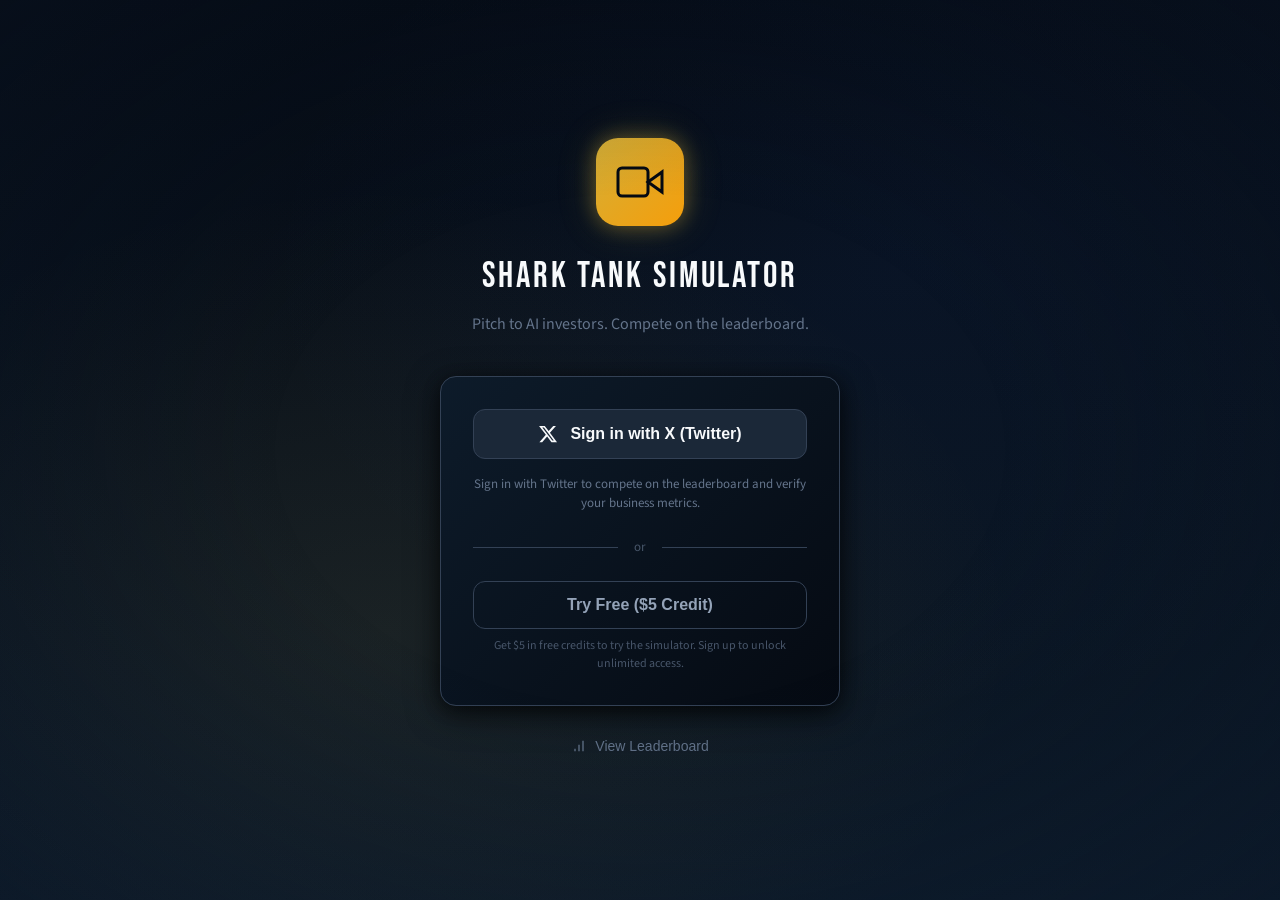
==== index.html @ 6a22f12a "Redesign mobile UX with shark grid and chat-dominant layout - Replace horizontal scrolling sharks wi" ====
<!DOCTYPE html>
<html lang="en">
<head>
  <meta charset="UTF-8">
  <meta name="viewport" content="width=device-width, initial-scale=1.0">
  <title>Investor Panel — Shark Tank Simulator</title>
  <link rel="stylesheet" href="styles.css">
</head>
<body>
  <div class="app">
    <!-- ========================================
         VIEW 0: Auth / Login
         ======================================== -->
    <div class="view view--auth" id="authView">
      <div class="auth-container">
        <div class="auth-header">
          <div class="auth-logo">
            <svg width="48" height="48" viewBox="0 0 24 24" fill="none" stroke="currentColor" stroke-width="1.5">
              <polygon points="23 7 16 12 23 17 23 7"/>
              <rect x="1" y="5" width="15" height="14" rx="2" ry="2"/>
            </svg>
          </div>
          <h1 class="auth-title">Shark Tank Simulator</h1>
          <p class="auth-subtitle">Pitch to AI investors. Compete on the leaderboard.</p>
        </div>

        <!-- Login buttons (shown when not logged in) -->
        <div class="auth-content" id="authLoginContent">
          <button class="auth-btn auth-btn--twitter" id="twitterLoginBtn">
            <svg width="20" height="20" viewBox="0 0 24 24" fill="currentColor">
              <path d="M18.244 2.25h3.308l-7.227 8.26 8.502 11.24H16.17l-5.214-6.817L4.99 21.75H1.68l7.73-8.835L1.254 2.25H8.08l4.713 6.231zm-1.161 17.52h1.833L7.084 4.126H5.117z"/>
            </svg>
            Sign in with X (Twitter)
          </button>

          <p class="auth-note">
            Sign in with Twitter to compete on the leaderboard and verify your business metrics.
          </p>

          <div class="auth-divider">
            <span>or</span>
          </div>

          <button class="auth-btn auth-btn--guest" id="guestBtn">
            Try Free ($5 Credit)
          </button>
          <p class="auth-guest-note">
            Get $5 in free credits to try the simulator. Sign up to unlock unlimited access.
          </p>
        </div>

        <!-- Logged in state (shown when logged in) -->
        <div class="auth-content auth-logged-in" id="authLoggedInContent" style="display: none;">
          <div class="auth-user-info">
            <img class="auth-user-avatar" id="authUserAvatar" src="" alt="User">
            <span class="auth-user-name" id="authUserName">@username</span>
          </div>

          <button class="auth-btn auth-btn--primary" id="continueToFormBtn">
            Continue to Pitch Form
          </button>

          <button class="auth-btn auth-btn--secondary" id="authLogoutBtn">
            Sign Out
          </button>
        </div>

        <div class="auth-footer">
          <button class="auth-leaderboard-btn" id="viewLeaderboardBtn">
            <svg width="16" height="16" viewBox="0 0 24 24" fill="none" stroke="currentColor" stroke-width="2">
              <path d="M12 20V10"/>
              <path d="M18 20V4"/>
              <path d="M6 20v-4"/>
            </svg>
            View Leaderboard
          </button>
        </div>
      </div>
    </div>

    <!-- ========================================
         VIEW 1: Entry Form
         ======================================== -->
    <div class="view view--entry" id="entryView" style="display: none;">
      <div class="entry-container">
        <!-- User Profile Bar (shown when logged in) -->
        <div class="user-bar" id="userBar" style="display: none;">
          <div class="user-bar-left">
            <img class="user-bar-avatar" id="userBarAvatar" src="" alt="User">
            <span class="user-bar-name" id="userBarName">@username</span>
          </div>
          <div class="user-bar-right">
            <button class="user-bar-btn" id="userLeaderboardBtn" title="Leaderboard">
              <svg width="16" height="16" viewBox="0 0 24 24" fill="none" stroke="currentColor" stroke-width="2">
                <path d="M12 20V10"/>
                <path d="M18 20V4"/>
                <path d="M6 20v-4"/>
              </svg>
            </button>
            <button class="user-bar-btn user-bar-btn--logout" id="logoutBtn" title="Sign Out">
              <svg width="16" height="16" viewBox="0 0 24 24" fill="none" stroke="currentColor" stroke-width="2">
                <path d="M9 21H5a2 2 0 0 1-2-2V5a2 2 0 0 1 2-2h4"/>
                <polyline points="16 17 21 12 16 7"/>
                <line x1="21" y1="12" x2="9" y2="12"/>
              </svg>
            </button>
          </div>
        </div>

        <!-- Credits Display (for guests) -->
        <div class="credits-bar" id="creditsBar" style="display: none;">
          <div class="credits-info">
            <svg width="16" height="16" viewBox="0 0 24 24" fill="none" stroke="currentColor" stroke-width="2">
              <circle cx="12" cy="12" r="10"/>
              <path d="M12 6v6l4 2"/>
            </svg>
            <span>Credits remaining: <strong id="creditsAmount">$5.00</strong></span>
          </div>
          <button class="credits-upgrade-btn" id="creditsUpgradeBtn">Sign up for unlimited</button>
        </div>

        <!-- Back to Auth button -->
        <div class="entry-back-row">
          <button type="button" class="entry-back-btn" id="backToAuthBtn">
            <svg width="16" height="16" viewBox="0 0 24 24" fill="none" stroke="currentColor" stroke-width="2">
              <path d="M19 12H5"/>
              <polyline points="12 19 5 12 12 5"/>
            </svg>
            Back to Login
          </button>
        </div>

        <div class="entry-header">
          <div class="entry-logo">
            <svg width="24" height="24" viewBox="0 0 24 24" fill="none" stroke="currentColor" stroke-width="2">
              <polygon points="23 7 16 12 23 17 23 7"/>
              <rect x="1" y="5" width="15" height="14" rx="2" ry="2"/>
            </svg>
          </div>
          <h1 class="entry-title">Enter the Panel</h1>
          <p class="entry-subtitle">5 investors. 3-minute pitch. No second chances.</p>
        </div>

        <form class="entry-form" id="entryForm">
          <!-- Company Name -->
          <div class="form-group">
            <label class="form-label" for="companyName">Company name</label>
            <input type="text" class="form-input" id="companyName" name="companyName" required placeholder="e.g. Acme Corp">
          </div>

          <!-- Amount Raising -->
          <div class="form-row">
            <div class="form-group form-group--flex">
              <label class="form-label" for="amountRaising">Amount raising</label>
              <div class="input-with-prefix">
                <span class="input-prefix">$</span>
                <input type="number" class="form-input form-input--with-prefix" id="amountRaising" name="amountRaising" required placeholder="500000" min="1">
              </div>
            </div>
            <div class="form-group form-group--small">
              <label class="form-label" for="equityPercent">Equity offered</label>
              <div class="input-with-suffix">
                <input type="number" class="form-input form-input--with-suffix" id="equityPercent" name="equityPercent" required placeholder="10" min="1" max="100">
                <span class="input-suffix">%</span>
              </div>
            </div>
          </div>

          <!-- What the company does -->
          <div class="form-group">
            <label class="form-label" for="companyDescription">What does your company do?</label>
            <textarea class="form-textarea" id="companyDescription" name="companyDescription" required placeholder="Describe your product or service in plain language..." maxlength="300" rows="3"></textarea>
            <span class="form-hint"><span id="descCharCount">0</span>/300</span>
          </div>

          <!-- Why now -->
          <div class="form-group">
            <label class="form-label" for="whyNow">Why are you pitching now?</label>
            <textarea class="form-textarea" id="whyNow" name="whyNow" required placeholder="What's changed? Why is this the right moment?" maxlength="200" rows="2"></textarea>
            <span class="form-hint"><span id="whyNowCharCount">0</span>/200</span>
          </div>

          <!-- Proof Signal -->
          <div class="form-group">
            <label class="form-label" for="proofType">What's your strongest proof right now?</label>
            <select class="form-select" id="proofType" name="proofType" required>
              <option value="" disabled selected>Select one...</option>
              <option value="revenue">Revenue / MRR</option>
              <option value="users">Active users</option>
              <option value="customers">Signed customers / pilots</option>
              <option value="idea">Idea stage</option>
            </select>
          </div>

          <!-- Proof Value (conditional) -->
          <div class="form-group form-group--proof" id="proofValueGroup" style="display: none;">
            <label class="form-label" for="proofValue" id="proofValueLabel">Value</label>
            <div class="input-with-prefix">
              <span class="input-prefix" id="proofValuePrefix">$</span>
              <input type="number" class="form-input form-input--with-prefix" id="proofValue" name="proofValue" placeholder="0" min="0">
            </div>
          </div>

          <!-- Verification Section (shows when user is logged in and has revenue/users) -->
          <div class="form-group form-group--verification" id="verificationSection" style="display: none;">
            <label class="form-label">Verify your metrics (optional)</label>
            <p class="form-hint verification-hint">Verified metrics appear on the leaderboard with a badge</p>

            <!-- Verification Options -->
            <div class="verification-options">
              <!-- DeFi Verification -->
              <div class="verification-option" id="defiVerificationOption">
                <button type="button" class="verification-btn" id="verifyDefiBtn">
                  <svg class="verification-icon" width="20" height="20" viewBox="0 0 24 24" fill="none" stroke="currentColor" stroke-width="2">
                    <circle cx="12" cy="12" r="10"/>
                    <path d="M8 12l2 2 4-4"/>
                  </svg>
                  <span>Verify with DefiLlama</span>
                </button>
                <span class="verification-desc">For crypto/DeFi protocols</span>
              </div>

              <!-- TrustMRR Verification -->
              <div class="verification-option" id="trustmrrVerificationOption">
                <button type="button" class="verification-btn" id="verifyTrustMRRBtn">
                  <svg class="verification-icon" width="20" height="20" viewBox="0 0 24 24" fill="none" stroke="currentColor" stroke-width="2">
                    <rect x="3" y="3" width="18" height="18" rx="2"/>
                    <path d="M9 12l2 2 4-4"/>
                  </svg>
                  <span>Verify with TrustMRR</span>
                </button>
                <span class="verification-desc">For SaaS with Stripe</span>
              </div>
            </div>

            <!-- Verification Status -->
            <div class="verification-status" id="verificationStatus" style="display: none;">
              <div class="verification-badge" id="verificationBadge">
                <svg width="16" height="16" viewBox="0 0 24 24" fill="currentColor">
                  <path d="M12 2L3 7v6c0 5.55 3.84 10.74 9 12 5.16-1.26 9-6.45 9-12V7l-9-5zm-1.5 14.94l-3.5-3.5 1.41-1.41 2.09 2.09 5.59-5.59 1.41 1.41-7 7z"/>
                </svg>
                <span id="verificationText">Verified</span>
              </div>
              <span class="verification-details" id="verificationDetails"></span>
            </div>
          </div>

          <!-- DefiLlama Search Modal -->
          <div class="modal" id="defiModal" style="display: none;">
            <div class="modal-content">
              <div class="modal-header">
                <h3>Verify with DefiLlama</h3>
                <button type="button" class="modal-close" id="closeDefiModal">&times;</button>
              </div>
              <div class="modal-body">
                <p>Search for your protocol. We'll verify ownership by matching your Twitter handle.</p>
                <div class="search-input-wrapper">
                  <input type="text" class="form-input" id="defiSearchInput" placeholder="Search protocols...">
                  <div class="search-spinner" id="defiSearchSpinner" style="display: none;"></div>
                </div>
                <div class="search-results" id="defiSearchResults"></div>
              </div>
            </div>
          </div>

          <!-- TrustMRR Modal -->
          <div class="modal" id="trustmrrModal" style="display: none;">
            <div class="modal-content">
              <div class="modal-header">
                <h3>Verify with TrustMRR</h3>
                <button type="button" class="modal-close" id="closeTrustMRRModal">&times;</button>
              </div>
              <div class="modal-body">
                <p>Enter your TrustMRR profile URL. We'll verify by matching your Twitter handle.</p>
                <input type="text" class="form-input" id="trustmrrUrlInput" placeholder="trustmrr.com/startup/yourcompany">
                <button type="button" class="btn btn--primary" id="verifyTrustMRRSubmit">Verify</button>
                <div class="verification-result" id="trustmrrResult" style="display: none;"></div>
              </div>
            </div>
          </div>

          <!-- Optional: Pushback expectation -->
          <div class="form-group form-group--optional">
            <label class="form-label" for="expectedPushback">
              What do you expect investors to push back on?
              <span class="form-label-optional">Optional</span>
            </label>
            <input type="text" class="form-input" id="expectedPushback" name="expectedPushback" placeholder="e.g. Our go-to-market strategy...">
          </div>

          <!-- Submit -->
          <button type="submit" class="entry-submit">Enter the Panel</button>

          <!-- Quick Test section - skips pitch, starts with offer -->
          <div class="quick-test-section">
            <div class="quick-test-label">Quick Test Mode</div>
            <div class="quick-test-controls">
              <select id="quickTestShark" class="quick-test-select">
                <option value="victor">Kevin O'Leary (Royalty Deals)</option>
                <option value="marcus">Mark Cuban (Tech/Equity)</option>
                <option value="elena">Lori Greiner (Retail/Milestones)</option>
                <option value="richard">Richard Branson (Brand/Vision)</option>
                <option value="daniel">Robert Herjavec (Mentor/Stages)</option>
              </select>
              <button type="button" class="entry-skip" id="skipBtn">🧪 Test Offer</button>
            </div>
          </div>
        </form>
      </div>
    </div>

    <!-- ========================================
         VIEW 2: Transition
         ======================================== -->
    <div class="view view--transition" id="transitionView" style="display: none;">
      <div class="transition-content">
        <div class="transition-icon">
          <svg width="48" height="48" viewBox="0 0 24 24" fill="none" stroke="currentColor" stroke-width="1.5">
            <polygon points="23 7 16 12 23 17 23 7"/>
            <rect x="1" y="5" width="15" height="14" rx="2" ry="2"/>
          </svg>
        </div>
        <p class="transition-message">The panel is ready.</p>
      </div>
    </div>

    <!-- ========================================
         VIEW 3: Panel (Video Call UI)
         ======================================== -->
    <div class="view view--panel" id="panelView" style="display: none;">
      <!-- Credits Banner (shown for guests) -->
      <div id="creditsBanner" class="credits-banner" style="display: none;">
        <div class="credits-banner-content">
          <span class="credits-badge">FREE TRIAL</span>
          <span class="credits-text">Credits: <strong id="panelCreditsAmount">$5.00</strong></span>
          <button id="panelUpgradeBtn" class="credits-banner-cta">
            Sign up for unlimited
          </button>
        </div>
      </div>

      <!-- Top Header Bar (Light) -->
      <header class="header">
        <div class="header-left">
          <div class="logo">
            <svg width="20" height="20" viewBox="0 0 24 24" fill="none" stroke="currentColor" stroke-width="2">
              <polygon points="23 7 16 12 23 17 23 7"/>
              <rect x="1" y="5" width="15" height="14" rx="2" ry="2"/>
            </svg>
          </div>
          <span class="meeting-title" id="meetingTitle">Investor Panel — Series A Pitch</span>
          <!-- Timer removed - game is now confidence-driven -->
        </div>
        <div class="header-right">
          <button class="mobile-end-btn" id="mobileEndBtn" title="End Pitch">End</button>
          <div class="user-avatar">
            <span>Y</span>
          </div>
        </div>
      </header>

      <!-- Main Content -->
      <div class="main-wrapper">
        <!-- Video Area -->
        <main class="video-area">
          <!-- Participant Strip -->
          <div class="participant-strip">
            <div class="participant" data-investor="marcus" data-state="live">
              <div class="participant-video">
                <img class="participant-img" src="images/sharks/marc_cuban.jpg" alt="Mark Cuban">
                <div class="participant-overlay">
                  <span class="participant-name">Mark Cuban</span>
                  <span class="participant-badge badge--live">LIVE</span>
                </div>
              </div>
            </div>

            <div class="participant" data-investor="victor" data-state="live">
              <div class="participant-video">
                <img class="participant-img" src="images/sharks/kevin_oleary.jpg" alt="Kevin O'Leary">
                <div class="participant-overlay">
                  <span class="participant-name">Kevin O'Leary</span>
                  <span class="participant-badge badge--live">LIVE</span>
                </div>
              </div>
            </div>

            <div class="participant participant--you">
              <div class="participant-video participant-video--you">
                <video class="participant-webcam" id="userWebcamSmall" autoplay muted playsinline></video>
                <div class="participant-avatar" id="userAvatarSmall">YOU</div>
                <div class="participant-overlay">
                  <span class="participant-name">You</span>
                  <span class="participant-badge badge--presenting">PRESENTING</span>
                </div>
              </div>
            </div>

            <div class="participant" data-investor="elena" data-state="live">
              <div class="participant-video">
                <img class="participant-img" src="images/sharks/lori_greiner.jpg" alt="Lori Greiner">
                <div class="participant-overlay">
                  <span class="participant-name">Lori Greiner</span>
                  <span class="participant-badge badge--live">LIVE</span>
                </div>
              </div>
            </div>

            <div class="participant" data-investor="richard" data-state="live">
              <div class="participant-video">
                <img class="participant-img" src="images/sharks/richard_branson.jpg" alt="Richard Branson">
                <div class="participant-overlay">
                  <span class="participant-name">Richard Branson</span>
                  <span class="participant-badge badge--live">LIVE</span>
                </div>
              </div>
            </div>

            <div class="participant" data-investor="daniel" data-state="live">
              <div class="participant-video">
                <img class="participant-img" src="images/sharks/robert_herjavec.jpg" alt="Robert Herjavec">
                <div class="participant-overlay">
                  <span class="participant-name">Robert Herjavec</span>
                  <span class="participant-badge badge--live">LIVE</span>
                </div>
              </div>
            </div>
          </div>

          <!-- Featured Speaker -->
          <div class="featured-video">
            <video class="featured-webcam" id="userWebcamMain" autoplay muted playsinline></video>
            <div class="featured-content" id="featuredAvatarContainer">
              <div class="featured-avatar">YOU</div>
            </div>
            <div class="featured-name-badge">You (Founder)</div>
            <div class="featured-caption" id="featuredCaption">
              <span class="caption-text" id="captionText">Waiting for you to speak...</span>
              <span class="caption-listening" id="captionListening">
                <span class="listening-dot"></span>
                Listening
              </span>
            </div>
          </div>

          <!-- Bottom Controls -->
          <div class="controls-bar">
            <div class="controls-left">
              <div class="meeting-id">
                <span>stk-a8x2-qr9</span>
                <button class="copy-btn" title="Copy meeting ID">
                  <svg width="14" height="14" viewBox="0 0 24 24" fill="none" stroke="currentColor" stroke-width="2">
                    <rect x="9" y="9" width="13" height="13" rx="2" ry="2"/>
                    <path d="M5 15H4a2 2 0 0 1-2-2V4a2 2 0 0 1 2-2h9a2 2 0 0 1 2 2v1"/>
                  </svg>
                </button>
              </div>
            </div>

            <div class="controls-center">
              <button class="control-btn" id="cameraToggleBtn" title="Turn off camera">
                <svg class="camera-on-icon" width="20" height="20" viewBox="0 0 24 24" fill="none" stroke="currentColor" stroke-width="2">
                  <path d="M23 7l-7 5 7 5V7z"/>
                  <rect x="1" y="5" width="15" height="14" rx="2" ry="2"/>
                </svg>
                <svg class="camera-off-icon" width="20" height="20" viewBox="0 0 24 24" fill="none" stroke="currentColor" stroke-width="2" style="display: none;">
                  <path d="M16.5 5H3a2 2 0 0 0-2 2v10a2 2 0 0 0 2 2h13.5"/>
                  <path d="M23 7l-7 5 7 5V7z"/>
                  <line x1="1" y1="1" x2="23" y2="23"/>
                </svg>
              </button>
            </div>

            <div class="controls-right">
              <button class="transcript-toggle-btn" id="transcriptToggle" title="View Transcript">
                <svg width="16" height="16" viewBox="0 0 24 24" fill="none" stroke="currentColor" stroke-width="2">
                  <path d="M14 2H6a2 2 0 0 0-2 2v16a2 2 0 0 0 2 2h12a2 2 0 0 0 2-2V8z"/>
                  <polyline points="14 2 14 8 20 8"/>
                  <line x1="16" y1="13" x2="8" y2="13"/>
                  <line x1="16" y1="17" x2="8" y2="17"/>
                </svg>
              </button>
              <button class="end-pitch-btn" id="endPitchBtn">End Pitch</button>
            </div>
          </div>
        </main>

        <!-- Chat Panel -->
        <aside class="chat-panel">
          <div class="chat-header">
            <div class="chat-tabs">
              <button class="chat-tab chat-tab--active" id="chatTabBtn" data-tab="chat">Chat</button>
              <button class="chat-tab" id="offersTabBtn" data-tab="offers">
                Offers
                <span class="offers-badge" id="offersBadge" style="display: none;">0</span>
              </button>
            </div>
            <button class="chat-menu-btn" title="More options">
              <svg width="16" height="16" viewBox="0 0 24 24" fill="none" stroke="currentColor" stroke-width="2">
                <circle cx="12" cy="12" r="1"/>
                <circle cx="12" cy="5" r="1"/>
                <circle cx="12" cy="19" r="1"/>
              </svg>
            </button>
          </div>

          <!-- Chat Messages Tab -->
          <div class="chat-messages" id="chatMessages">
            <div class="message message--system">
              <p class="message-text">The panel has begun. Good luck.</p>
            </div>
          </div>

          <!-- Offers Tab -->
          <div class="offers-panel" id="offersPanel" style="display: none;">
            <div class="offers-empty" id="offersEmpty">
              <p>No active offers yet.</p>
              <p class="offers-hint">When sharks make offers, they'll appear here with a 60-second timer.</p>
            </div>
            <div class="offers-list" id="offersList"></div>
          </div>

          <div class="chat-input-area">
            <!-- First Response Guidance Tooltip (above input) -->
            <div class="response-guidance" id="responseGuidance">
              <span class="guidance-hint">💬 Type below or 🎤 hold mic to speak</span>
              <button class="guidance-close" id="guidanceCloseBtn">&times;</button>
            </div>
            <button class="record-btn" id="recordBtn" title="Hold to record">
              <svg width="18" height="18" viewBox="0 0 24 24" fill="none" stroke="currentColor" stroke-width="2">
                <path d="M12 1a3 3 0 0 0-3 3v8a3 3 0 0 0 6 0V4a3 3 0 0 0-3-3z"/>
                <path d="M19 10v2a7 7 0 0 1-14 0v-2"/>
                <line x1="12" y1="19" x2="12" y2="23"/>
                <line x1="8" y1="23" x2="16" y2="23"/>
              </svg>
            </button>
            <input type="text" class="chat-input" id="chatInput" placeholder="Type or press mic to record..." />
            <button class="send-btn" title="Send">
              <svg width="16" height="16" viewBox="0 0 24 24" fill="none" stroke="currentColor" stroke-width="2">
                <line x1="22" y1="2" x2="11" y2="13"/>
                <polygon points="22 2 15 22 11 13 2 9 22 2"/>
              </svg>
            </button>
          </div>

          <!-- Live transcript display -->
          <div class="chat-transcript" id="chatTranscript" style="display: none;">
            <span class="transcript-label">You said:</span>
            <span class="transcript-live" id="liveTranscriptText"></span>
          </div>
        </aside>
      </div>
    </div>

    <!-- Transcript Viewer Panel -->
    <div class="transcript-panel" id="transcriptPanel" style="display: none;">
      <div class="transcript-header">
        <span class="transcript-title">Live Transcript</span>
        <button class="transcript-close" onclick="window.toggleTranscript()">&times;</button>
      </div>
      <div class="transcript-content" id="transcriptContent">
        <p class="transcript-empty">Your speech will appear here...</p>
      </div>
    </div>

    <!-- Counter Offer Modal -->
    <div class="modal" id="counterOfferModal" style="display: none;">
      <div class="modal-backdrop" onclick="window.hideCounterModal()"></div>
      <div class="modal-content">
        <div class="modal-header">
          <h3 class="modal-title">Counter Offer</h3>
          <button class="modal-close" onclick="window.hideCounterModal()">&times;</button>
        </div>
        <p class="modal-subtitle">Make a counter offer to <span id="counterSharkName">the investor</span></p>
        <input type="hidden" id="counterOfferId" value="">
        <input type="hidden" id="counterDealType" value="cash_equity">

        <!-- Original offer display -->
        <div class="original-offer-display" id="originalOfferDisplay">
          <div class="original-offer-label">Their offer:</div>
          <div class="original-offer-terms" id="originalOfferTerms">$100,000 for 10%</div>
        </div>

        <div class="modal-form">
          <div class="form-group">
            <label class="form-label" for="counterAmount">Amount you want</label>
            <div class="input-with-prefix">
              <span class="input-prefix">$</span>
              <input type="number" class="form-input form-input--with-prefix" id="counterAmount" value="500000" min="1">
            </div>
          </div>

          <div class="form-group">
            <label class="form-label" for="counterEquity">Equity you'll give</label>
            <div class="input-with-suffix">
              <input type="number" class="form-input form-input--with-suffix" id="counterEquity" value="10" min="0" max="100">
              <span class="input-suffix">%</span>
            </div>
          </div>

          <!-- Royalty fields - shown for royalty deals -->
          <div class="form-group royalty-fields" id="royaltyFields" style="display: none;">
            <label class="form-label" for="counterRoyalty">Royalty per unit</label>
            <div class="input-with-prefix">
              <span class="input-prefix">$</span>
              <input type="number" class="form-input form-input--with-prefix" id="counterRoyalty" value="2" min="0" step="0.5">
            </div>
            <p class="form-hint">Amount per unit until investment is recouped</p>
          </div>
        </div>

        <div class="modal-actions">
          <button class="btn btn--cancel" onclick="window.hideCounterModal()">Cancel</button>
          <button class="btn btn--submit" onclick="window.submitCounterOffer()">Submit Counter</button>
        </div>
      </div>
    </div>

    <!-- ========================================
         VIEW: Leaderboard
         ======================================== -->
    <div class="view view--leaderboard" id="leaderboardView" style="display: none;">
      <div class="leaderboard-container">
        <div class="leaderboard-header">
          <button class="leaderboard-back" id="leaderboardBackBtn">
            <svg width="20" height="20" viewBox="0 0 24 24" fill="none" stroke="currentColor" stroke-width="2">
              <line x1="19" y1="12" x2="5" y2="12"/>
              <polyline points="12 19 5 12 12 5"/>
            </svg>
            Back
          </button>
          <h1 class="leaderboard-title">Leaderboard</h1>
          <div class="leaderboard-tabs">
            <button class="leaderboard-tab leaderboard-tab--active" data-tab="verified">
              <svg width="14" height="14" viewBox="0 0 24 24" fill="none" stroke="currentColor" stroke-width="2">
                <path d="M22 11.08V12a10 10 0 1 1-5.93-9.14"/>
                <polyline points="22 4 12 14.01 9 11.01"/>
              </svg>
              Verified
            </button>
            <button class="leaderboard-tab" data-tab="all">
              All Pitches
            </button>
          </div>
        </div>

        <div class="leaderboard-content">
          <!-- User's rank card (if logged in) -->
          <div class="leaderboard-user-card" id="leaderboardUserCard" style="display: none;">
            <span class="user-card-rank" id="userCardRank">#--</span>
            <img class="user-card-avatar" id="userCardAvatar" src="" alt="You">
            <div class="user-card-info">
              <span class="user-card-name" id="userCardName">Your Best</span>
              <span class="user-card-company" id="userCardCompany">No deals yet</span>
            </div>
            <span class="user-card-amount" id="userCardAmount">$0</span>
          </div>

          <!-- Leaderboard list -->
          <div class="leaderboard-list" id="leaderboardList">
            <div class="leaderboard-loading">
              <div class="loading-spinner"></div>
              Loading leaderboard...
            </div>
          </div>
        </div>
      </div>
    </div>

    <!-- Credits Exhausted Modal -->
    <div class="modal credits-modal" id="creditsExhaustedModal" style="display: none;">
      <div class="modal-backdrop" onclick="window.hideCreditsModal()"></div>
      <div class="modal-content credits-modal-content">
        <div class="credits-modal-icon">
          <svg width="48" height="48" viewBox="0 0 24 24" fill="none" stroke="currentColor" stroke-width="2">
            <circle cx="12" cy="12" r="10"/>
            <path d="M12 6v6l4 2"/>
          </svg>
        </div>
        <h3 class="credits-modal-title">Free Credits Used Up!</h3>
        <p class="credits-modal-text">
          You've used your $5 in free credits. Sign up with Twitter to get unlimited access and compete on the leaderboard!
        </p>
        <button class="auth-btn auth-btn--twitter" id="modalTwitterLoginBtn">
          <svg width="20" height="20" viewBox="0 0 24 24" fill="currentColor">
            <path d="M18.244 2.25h3.308l-7.227 8.26 8.502 11.24H16.17l-5.214-6.817L4.99 21.75H1.68l7.73-8.835L1.254 2.25H8.08l4.713 6.231zm-1.161 17.52h1.833L7.084 4.126H5.117z"/>
          </svg>
          Sign up with X (Twitter)
        </button>
        <button class="credits-modal-close" onclick="window.hideCreditsModal()">Maybe later</button>
      </div>
    </div>
  </div>

  <!-- Firebase SDK -->
  <script src="https://www.gstatic.com/firebasejs/10.7.1/firebase-app-compat.js"></script>
  <script src="https://www.gstatic.com/firebasejs/10.7.1/firebase-auth-compat.js"></script>
  <script src="firebase-config.js"></script>
  <script src="firebase-env.js"></script>
  <script>
    // Initialize Firebase Auth
    (function() {
      try {
        if (typeof firebase !== 'undefined' && window.FIREBASE_CONFIG) {
          firebase.initializeApp(window.FIREBASE_CONFIG);
          const auth = firebase.auth();
          const provider = new firebase.auth.TwitterAuthProvider();

          window.firebaseAuth = {
            auth: auth,
            provider: provider,
            signInWithTwitter: () => auth.signInWithPopup(provider),
            signOutUser: () => auth.signOut(),
            onAuthStateChanged: (callback) => auth.onAuthStateChanged(callback),
            getCurrentUser: () => auth.currentUser
          };
        } else {
          window.firebaseAuth = null;
        }
      } catch (err) {
        console.log('Firebase init error:', err);
        window.firebaseAuth = null;
      }
      window.dispatchEvent(new Event('firebase-ready'));
    })();
  </script>
  <script src="app.js"></script>
</body>
</html>
---- styles.css ----
/* ========================================
   Shark Tank Simulator — Video Call UI
   Authentic Shark Tank TV Show Aesthetic
   Deep ocean blues, gold accents, dramatic lighting
   ======================================== */

/* Google Fonts */
@import url('https://fonts.googleapis.com/css2?family=Bebas+Neue&family=Source+Sans+Pro:wght@400;600;700&family=JetBrains+Mono:wght@500;700&display=swap');

/* ========================================
   Design System Variables
   ======================================== */
:root {
  /* === PRIMARY OCEAN BLUES === */
  --shark-blue-deep: #0A1628;
  --shark-blue-dark: #122A4A;
  --shark-blue-mid: #1E3A5A;
  --shark-blue-accent: #2563EB;
  --shark-blue-glow: #3B82F6;
  --shark-blue-light: #60A5FA;

  /* === MONEY GOLD === */
  --gold-rich: #D4AF37;
  --gold-bright: #FFD700;
  --gold-amber: #F59E0B;
  --gold-dark: #92702B;

  /* === DEAL STATUS === */
  --deal-green: #10B981;
  --deal-green-glow: #34D399;
  --danger-red: #DC2626;
  --danger-red-deep: #7F1D1D;

  /* === SURFACES (with blue undertones) === */
  --surface-0: #050A12;
  --surface-1: #0D1B2A;
  --surface-2: #1B2838;
  --surface-3: #243447;
  --surface-4: #334155;

  /* === TEXT HIERARCHY === */
  --text-primary: #F8FAFC;
  --text-secondary: #94A3B8;
  --text-tertiary: #64748B;
  --text-muted: #475569;

  /* === TYPOGRAPHY === */
  --font-display: 'Bebas Neue', 'Impact', sans-serif;
  --font-body: 'Source Sans Pro', -apple-system, BlinkMacSystemFont, sans-serif;
  --font-mono: 'JetBrains Mono', ui-monospace, monospace;

  /* === SHADOWS === */
  --shadow-sm: 0 1px 2px rgba(0, 0, 0, 0.4);
  --shadow-md: 0 4px 12px rgba(0, 0, 0, 0.5), 0 2px 4px rgba(0, 0, 0, 0.3);
  --shadow-lg: 0 8px 32px rgba(0, 0, 0, 0.6), 0 4px 16px rgba(0, 0, 0, 0.4);

  /* === GLOW EFFECTS === */
  --glow-gold: 0 0 20px rgba(212, 175, 55, 0.4), 0 0 40px rgba(212, 175, 55, 0.2);
  --glow-blue: 0 0 20px rgba(59, 130, 246, 0.4), 0 0 40px rgba(59, 130, 246, 0.2);
  --glow-green: 0 0 20px rgba(16, 185, 129, 0.4), 0 0 40px rgba(16, 185, 129, 0.2);
  --glow-red: 0 0 20px rgba(220, 38, 38, 0.4), 0 0 40px rgba(220, 38, 38, 0.2);
}

/* Reset */
*, *::before, *::after {
  box-sizing: border-box;
  margin: 0;
  padding: 0;
}

html, body {
  height: 100%;
  overflow: hidden;
}

body {
  font-family: var(--font-body);
  font-size: 14px;
  line-height: 1.5;
  color: var(--text-primary);
  background: linear-gradient(180deg, var(--surface-0) 0%, var(--surface-1) 50%, var(--shark-blue-deep) 100%);
  -webkit-font-smoothing: antialiased;
}

/* App Container */
.app {
  display: flex;
  flex-direction: column;
  height: 100vh;
  width: 100vw;
  background: linear-gradient(180deg, var(--surface-0) 0%, var(--surface-1) 30%, var(--shark-blue-deep) 100%);
  position: relative;
}

/* Subtle underwater ambient effect */
.app::before {
  content: '';
  position: fixed;
  inset: 0;
  background:
    radial-gradient(ellipse at 20% 80%, rgba(37, 99, 235, 0.08) 0%, transparent 50%),
    radial-gradient(ellipse at 80% 20%, rgba(37, 99, 235, 0.06) 0%, transparent 50%),
    radial-gradient(ellipse at 50% 50%, rgba(212, 175, 55, 0.03) 0%, transparent 60%);
  pointer-events: none;
  z-index: 0;
}

/* ========================================
   Views
   ======================================== */
.view {
  display: flex;
  flex-direction: column;
  height: 100%;
  width: 100%;
}

.view--panel {
  display: flex;
  flex-direction: column;
}

/* ========================================
   Entry Form View
   ======================================== */
.view--entry {
  display: flex;
  align-items: safe center;
  justify-content: center;
  padding: 40px 20px;
  overflow-y: auto;
  background: linear-gradient(180deg, var(--surface-0) 0%, var(--surface-1) 100%);
  position: relative;
  z-index: 1;
}

.entry-container {
  width: 100%;
  max-width: 480px;
}

.entry-header {
  text-align: center;
  margin-bottom: 32px;
}

.entry-logo {
  width: 56px;
  height: 56px;
  margin: 0 auto 16px;
  background: linear-gradient(135deg, var(--gold-rich) 0%, var(--gold-amber) 100%);
  border-radius: 14px;
  display: flex;
  align-items: center;
  justify-content: center;
  color: var(--surface-0);
  box-shadow: var(--glow-gold);
}

.entry-title {
  font-family: var(--font-display);
  font-size: 32px;
  font-weight: 400;
  letter-spacing: 0.05em;
  color: var(--text-primary);
  margin-bottom: 8px;
}

.entry-subtitle {
  font-size: 14px;
  color: var(--text-tertiary);
}

/* Form */
.entry-form {
  display: flex;
  flex-direction: column;
  gap: 20px;
}

.form-group {
  display: flex;
  flex-direction: column;
  gap: 6px;
}

.form-row {
  display: flex;
  gap: 12px;
}

.form-group--flex {
  flex: 1;
}

.form-group--small {
  width: 120px;
  flex-shrink: 0;
}

.form-label {
  font-size: 13px;
  font-weight: 600;
  color: var(--text-secondary);
  display: flex;
  align-items: center;
  gap: 8px;
}

.form-label-optional {
  font-size: 11px;
  font-weight: 400;
  color: var(--text-tertiary);
}

.form-input,
.form-textarea,
.form-select {
  font-family: var(--font-body);
  font-size: 14px;
  color: var(--text-primary);
  background-color: var(--surface-2);
  border: 1px solid var(--surface-4);
  border-radius: 8px;
  padding: 10px 12px;
  outline: none;
  transition: border-color 0.15s ease, box-shadow 0.15s ease;
}

.form-input:focus,
.form-textarea:focus,
.form-select:focus {
  border-color: var(--shark-blue-accent);
  box-shadow: 0 0 0 3px rgba(37, 99, 235, 0.15);
}

.form-input::placeholder,
.form-textarea::placeholder {
  color: var(--text-muted);
}

.form-textarea {
  resize: none;
  line-height: 1.5;
}

.form-select {
  cursor: pointer;
  appearance: none;
  background-image: url("data:image/svg+xml,%3Csvg xmlns='http://www.w3.org/2000/svg' width='12' height='12' viewBox='0 0 24 24' fill='none' stroke='%236b7280' stroke-width='2'%3E%3Cpath d='m6 9 6 6 6-6'/%3E%3C/svg%3E");
  background-repeat: no-repeat;
  background-position: right 12px center;
  padding-right: 36px;
}

.form-select option {
  background-color: var(--surface-2);
  color: var(--text-primary);
}

.form-hint {
  font-size: 11px;
  color: var(--text-muted);
  text-align: right;
}

/* Input with prefix/suffix */
.input-with-prefix,
.input-with-suffix {
  position: relative;
  display: flex;
  align-items: center;
}

.input-prefix,
.input-suffix {
  position: absolute;
  font-size: 14px;
  color: var(--text-tertiary);
  pointer-events: none;
}

.input-prefix {
  left: 12px;
}

.input-suffix {
  right: 12px;
}

.form-input--with-prefix {
  padding-left: 28px;
}

.form-input--with-suffix {
  padding-right: 32px;
}

/* Optional field styling */
.form-group--optional .form-input {
  border-style: dashed;
}

/* Submit button */
.entry-submit {
  margin-top: 12px;
  padding: 14px 24px;
  font-family: var(--font-body);
  font-size: 15px;
  font-weight: 700;
  color: var(--surface-0);
  background: linear-gradient(135deg, var(--gold-rich) 0%, var(--gold-amber) 100%);
  border: none;
  border-radius: 8px;
  cursor: pointer;
  transition: transform 0.15s ease, box-shadow 0.15s ease;
  box-shadow: var(--shadow-md);
}

.entry-submit:hover {
  transform: translateY(-1px);
  box-shadow: var(--glow-gold), var(--shadow-lg);
}

.entry-submit:active {
  transform: translateY(0);
}

/* Skip button (dev/testing) */
.entry-skip {
  margin-top: 8px;
  padding: 10px 24px;
  font-family: var(--font-body);
  font-size: 13px;
  font-weight: 500;
  color: var(--text-tertiary);
  background-color: transparent;
  border: 1px dashed var(--surface-4);
  border-radius: 8px;
  cursor: pointer;
  transition: border-color 0.15s ease, color 0.15s ease;
}

.entry-skip:hover {
  border-color: var(--text-tertiary);
  color: var(--text-secondary);
}

/* Quick Test Section */
.quick-test-section {
  margin-top: 24px;
  padding-top: 20px;
  border-top: 1px dashed var(--surface-4);
}

.quick-test-label {
  font-size: 11px;
  font-weight: 600;
  color: var(--text-tertiary);
  text-transform: uppercase;
  letter-spacing: 0.1em;
  margin-bottom: 10px;
  text-align: center;
}

.quick-test-controls {
  display: flex;
  gap: 8px;
  align-items: center;
}

.quick-test-select {
  flex: 1;
  padding: 10px 12px;
  font-family: var(--font-body);
  font-size: 13px;
  color: var(--text-primary);
  background-color: var(--surface-2);
  border: 1px solid var(--surface-4);
  border-radius: 8px;
  cursor: pointer;
}

.quick-test-select:focus {
  outline: none;
  border-color: var(--gold-rich);
}

.quick-test-select option {
  background-color: var(--surface-2);
  color: var(--text-primary);
}

/* ========================================
   Transition View
   ======================================== */
.view--transition {
  display: flex;
  align-items: center;
  justify-content: center;
  background: radial-gradient(ellipse at center, var(--surface-1) 0%, var(--surface-0) 100%);
}

.transition-content {
  text-align: center;
}

.transition-icon {
  width: 80px;
  height: 80px;
  margin: 0 auto 24px;
  background: linear-gradient(135deg, var(--shark-blue-dark) 0%, var(--shark-blue-mid) 100%);
  border-radius: 20px;
  display: flex;
  align-items: center;
  justify-content: center;
  color: var(--gold-bright);
  box-shadow: var(--glow-blue);
  animation: pulse-glow 2s ease-in-out infinite;
}

@keyframes pulse-glow {
  0%, 100% { box-shadow: var(--glow-blue); }
  50% { box-shadow: 0 0 30px rgba(59, 130, 246, 0.6), 0 0 60px rgba(59, 130, 246, 0.3); }
}

.transition-message {
  font-family: var(--font-display);
  font-size: 24px;
  font-weight: 400;
  letter-spacing: 0.05em;
  color: var(--text-primary);
}

/* ========================================
   Header Bar
   ======================================== */
.header {
  display: flex;
  justify-content: space-between;
  align-items: center;
  height: 60px;
  padding: 0 20px;
  background: linear-gradient(90deg, var(--surface-1) 0%, var(--shark-blue-dark) 50%, var(--surface-1) 100%);
  border-bottom: 1px solid rgba(212, 175, 55, 0.3);
  box-shadow: 0 2px 20px rgba(0, 0, 0, 0.5);
  flex-shrink: 0;
  position: relative;
  z-index: 10;
}

.header-left {
  display: flex;
  align-items: center;
  gap: 16px;
}

.logo {
  width: 40px;
  height: 40px;
  background: linear-gradient(135deg, var(--gold-rich) 0%, var(--gold-amber) 100%);
  border-radius: 10px;
  display: flex;
  align-items: center;
  justify-content: center;
  color: var(--surface-0);
  box-shadow: var(--glow-gold);
  font-weight: bold;
}

.meeting-title {
  font-family: var(--font-display);
  font-size: 18px;
  font-weight: 400;
  letter-spacing: 0.08em;
  color: var(--text-primary);
}

.timer-container {
  display: flex;
  flex-direction: column;
  align-items: center;
  gap: 4px;
}

.timer {
  font-family: var(--font-mono);
  font-size: 14px;
  font-weight: 700;
  letter-spacing: 0.1em;
  color: var(--text-primary);
  background-color: rgba(0, 0, 0, 0.5);
  border: 1px solid var(--surface-4);
  padding: 8px 16px;
  border-radius: 6px;
}

/* Timer states */
.timer[data-state="neutral"] {
  color: var(--text-primary);
  border-color: var(--surface-4);
}

.timer[data-state="warning"] {
  color: var(--gold-amber);
  border-color: var(--gold-amber);
  text-shadow: 0 0 10px rgba(245, 158, 11, 0.5);
}

.timer[data-state="critical"] {
  color: var(--danger-red);
  border-color: var(--danger-red);
  animation: timer-pulse 0.5s ease-in-out infinite;
  box-shadow: 0 0 15px rgba(220, 38, 38, 0.4);
}

@keyframes timer-pulse {
  0%, 100% { opacity: 1; text-shadow: 0 0 10px rgba(220, 38, 38, 0.5); }
  50% { opacity: 0.7; text-shadow: 0 0 20px rgba(220, 38, 38, 0.8); }
}

/* Pressure bar */
.pressure-bar {
  width: 80px;
  height: 4px;
  border-radius: 2px;
  background-color: var(--surface-4);
  transition: background-color 0.3s ease, box-shadow 0.3s ease;
}

.pressure-bar[data-state="neutral"] {
  background-color: var(--shark-blue-accent);
}

.pressure-bar[data-state="warning"] {
  background-color: var(--gold-amber);
  box-shadow: 0 0 8px rgba(245, 158, 11, 0.5);
}

.pressure-bar[data-state="critical"] {
  background-color: var(--danger-red);
  box-shadow: 0 0 8px rgba(239, 68, 68, 0.5);
}

.header-right {
  display: flex;
  align-items: center;
  gap: 12px;
}

/* Mobile End Pitch button - only visible on mobile */
.mobile-end-btn {
  display: none;
  padding: 6px 12px;
  font-size: 11px;
  font-weight: 600;
  color: var(--danger-red);
  background: transparent;
  border: 1px solid var(--danger-red);
  border-radius: 6px;
  cursor: pointer;
  transition: all 0.15s ease;
}

.mobile-end-btn:hover {
  background: var(--danger-red);
  color: white;
}

@media (max-width: 900px) {
  .mobile-end-btn {
    display: block;
  }
}

.user-avatar {
  width: 36px;
  height: 36px;
  border-radius: 50%;
  background: linear-gradient(135deg, var(--shark-blue-mid) 0%, var(--shark-blue-dark) 100%);
  border: 2px solid var(--surface-4);
  color: var(--text-primary);
  display: flex;
  align-items: center;
  justify-content: center;
  font-size: 13px;
  font-weight: 600;
}

/* ========================================
   Main Layout
   ======================================== */
.main-wrapper {
  display: flex;
  flex: 1;
  min-height: 0;
}

/* ========================================
   Video Area
   ======================================== */
.video-area {
  flex: 1;
  display: flex;
  flex-direction: column;
  padding: 16px;
  gap: 12px;
  min-width: 0;
}

/* Participant Strip */
.participant-strip {
  display: flex;
  gap: 10px;
  flex-shrink: 0;
  overflow-x: auto;
  padding-bottom: 4px;
}

.participant {
  position: relative;
  flex-shrink: 0;
  width: 180px;
  cursor: pointer;
}

.participant-video {
  position: relative;
  height: 120px;
  background: linear-gradient(135deg, var(--surface-2) 0%, var(--surface-1) 100%);
  border-radius: 10px;
  display: flex;
  align-items: center;
  justify-content: center;
  border: 2px solid var(--surface-4);
  transition: border-color 0.2s ease, box-shadow 0.2s ease, transform 0.2s ease;
  overflow: hidden;
}

.participant:hover .participant-video {
  border-color: var(--shark-blue-light);
  transform: translateY(-2px);
  box-shadow: var(--shadow-md);
}

.participant-video--you {
  border-color: var(--shark-blue-accent);
  box-shadow: var(--glow-blue);
}

/* OUT state - shark has left the deal */
.participant-video--out {
  pointer-events: none;
}

.participant-video--out .participant-img {
  opacity: 0.3;
  filter: grayscale(100%) brightness(0.5) blur(1px);
}

.participant--out {
  pointer-events: none;
}

.participant-video--out::after {
  content: "OUT";
  position: absolute;
  top: 50%;
  left: 50%;
  transform: translate(-50%, -50%);
  font-family: var(--font-display);
  font-size: 28px;
  font-weight: 400;
  letter-spacing: 0.2em;
  color: var(--text-primary);
  background: linear-gradient(135deg, var(--danger-red) 0%, #991B1B 100%);
  padding: 10px 20px;
  border-radius: 4px;
  pointer-events: none;
  z-index: 10;
  text-shadow: 2px 2px 4px rgba(0,0,0,0.5);
  box-shadow: var(--glow-red);
}

/* INTERESTED state */
.participant-video--interested {
  border: 2px solid var(--gold-rich);
  background: linear-gradient(135deg, rgba(212, 175, 55, 0.1) 0%, var(--surface-2) 100%);
  animation: pulse-interest 0.5s ease-out;
  box-shadow: var(--glow-gold);
}

@keyframes pulse-interest {
  0% {
    transform: scale(1);
    box-shadow: var(--glow-gold);
  }
  50% {
    transform: scale(1.04);
    box-shadow: 0 0 30px rgba(212, 175, 55, 0.6), 0 0 60px rgba(212, 175, 55, 0.3);
  }
  100% {
    transform: scale(1);
    box-shadow: var(--glow-gold);
  }
}

/* Interrupt flash effect */
.participant-video.interrupt {
  filter: brightness(1.4) contrast(1.15);
  border-color: #ffffff;
  transition: filter 0.05s ease-out, border-color 0.05s ease-out;
}

.participant-video:not(.interrupt) {
  transition: filter 0.1s ease-out, border-color 0.15s ease;
}

.participant-avatar {
  width: 48px;
  height: 48px;
  border-radius: 50%;
  background: linear-gradient(135deg, var(--surface-3) 0%, var(--surface-2) 100%);
  border: 2px solid var(--surface-4);
  color: var(--text-primary);
  display: flex;
  align-items: center;
  justify-content: center;
  font-size: 14px;
  font-weight: 600;
}

.participant-img,
.participant-webcam {
  position: absolute;
  inset: 0;
  width: 100%;
  height: 100%;
  object-fit: cover;
  object-position: center 20%;
  background: #1a1a2e; /* Dark background to hide any white edges */
}

/* Fix for Robert Herjavec image - crop to hide white chair */
.participant[data-investor="daniel"] .participant-img {
  object-fit: cover;
  object-position: center 15%; /* Focus on face, crop bottom chair */
  transform: scale(1.2); /* Zoom in to hide chair edges */
  background: #1a1a2e;
}

.participant[data-investor="daniel"] .participant-video {
  overflow: hidden; /* Ensure zoom doesn't overflow */
}

.participant-webcam {
  transform: scaleX(-1);
  object-position: center center;
}

.participant-webcam:not([srcObject]) + .participant-avatar,
.participant-webcam[src=""] + .participant-avatar {
  display: flex;
}

.participant-video:has(.participant-webcam[srcObject]) .participant-avatar {
  display: none;
}

/* Participant overlay */
.participant-overlay {
  position: absolute;
  bottom: 0;
  left: 0;
  right: 0;
  display: flex;
  justify-content: space-between;
  align-items: center;
  padding: 8px;
  background: linear-gradient(to top, rgba(0,0,0,0.7) 0%, transparent 100%);
  z-index: 2;
}

.participant-name {
  font-size: 11px;
  font-weight: 600;
  color: var(--text-primary);
  white-space: nowrap;
  overflow: hidden;
  text-overflow: ellipsis;
  text-shadow: 0 1px 3px rgba(0,0,0,0.8);
}

.participant-badge {
  font-family: var(--font-display);
  font-size: 10px;
  font-weight: 400;
  text-transform: uppercase;
  letter-spacing: 0.1em;
  padding: 4px 8px;
  border-radius: 4px;
  flex-shrink: 0;
}

.badge--live {
  background: linear-gradient(135deg, var(--deal-green) 0%, #059669 100%);
  color: var(--text-primary);
}

.badge--out {
  background: linear-gradient(135deg, var(--danger-red) 0%, #991B1B 100%);
  color: var(--text-primary);
}

.badge--interested {
  background: linear-gradient(135deg, var(--gold-rich) 0%, var(--gold-amber) 100%);
  color: var(--surface-0);
}

.badge--presenting {
  background: linear-gradient(135deg, var(--gold-bright) 0%, var(--gold-amber) 100%);
  color: var(--surface-0);
  box-shadow: var(--glow-gold);
}

/* Featured Video */
.featured-video {
  flex: 1;
  position: relative;
  background: radial-gradient(ellipse at center, var(--surface-2) 0%, var(--surface-1) 70%, var(--surface-0) 100%);
  border-radius: 12px;
  display: flex;
  align-items: center;
  justify-content: center;
  min-height: 0;
  overflow: hidden;
  border: 1px solid var(--surface-4);
  box-shadow: var(--shadow-lg);
}

/* Spotlight vignette effect */
.featured-video::after {
  content: '';
  position: absolute;
  inset: 0;
  background: radial-gradient(circle at center, transparent 30%, rgba(0, 0, 0, 0.4) 100%);
  pointer-events: none;
  z-index: 1;
}

.featured-content {
  display: flex;
  align-items: center;
  justify-content: center;
}

.featured-webcam {
  position: absolute;
  inset: 0;
  width: 100%;
  height: 100%;
  object-fit: cover;
  transform: scaleX(-1);
  z-index: 0;
}

.featured-avatar {
  width: 120px;
  height: 120px;
  border-radius: 50%;
  background: linear-gradient(135deg, var(--shark-blue-accent) 0%, var(--shark-blue-dark) 100%);
  border: 3px solid var(--surface-4);
  color: var(--text-primary);
  display: flex;
  align-items: center;
  justify-content: center;
  font-size: 32px;
  font-weight: 600;
  box-shadow: var(--shadow-lg);
}

.featured-name-badge {
  position: absolute;
  top: 16px;
  right: 16px;
  background: rgba(0, 0, 0, 0.7);
  backdrop-filter: blur(8px);
  border: 1px solid var(--surface-4);
  color: var(--text-primary);
  font-size: 12px;
  font-weight: 600;
  padding: 8px 14px;
  border-radius: 6px;
  z-index: 5;
}

.featured-caption {
  position: absolute;
  bottom: 20px;
  left: 50%;
  transform: translateX(-50%);
  background: rgba(0, 0, 0, 0.8);
  backdrop-filter: blur(8px);
  border: 1px solid var(--surface-4);
  color: var(--text-primary);
  font-size: 14px;
  padding: 12px 24px;
  border-radius: 8px;
  max-width: 80%;
  text-align: center;
  display: flex;
  align-items: center;
  gap: 12px;
  z-index: 5;
}

.caption-text {
  flex: 1;
}

.caption-listening {
  display: flex;
  align-items: center;
  gap: 6px;
  font-size: 11px;
  font-weight: 600;
  color: var(--deal-green);
  text-transform: uppercase;
  letter-spacing: 0.08em;
}

.listening-dot {
  width: 8px;
  height: 8px;
  background-color: var(--deal-green);
  border-radius: 50%;
  animation: listening-pulse 1s ease-in-out infinite;
  box-shadow: 0 0 8px rgba(16, 185, 129, 0.6);
}

@keyframes listening-pulse {
  0%, 100% { opacity: 1; transform: scale(1); }
  50% { opacity: 0.4; transform: scale(0.8); }
}

.caption-listening.hidden {
  display: none;
}

/* Controls Bar */
.controls-bar {
  display: flex;
  justify-content: space-between;
  align-items: center;
  padding: 12px 0;
  flex-shrink: 0;
}

.controls-left,
.controls-right {
  flex: 1;
}

.controls-right {
  display: flex;
  justify-content: flex-end;
}

.controls-center {
  display: flex;
  gap: 8px;
}

.meeting-id {
  display: inline-flex;
  align-items: center;
  gap: 8px;
  background-color: var(--surface-2);
  border: 1px solid var(--surface-4);
  padding: 8px 12px;
  border-radius: 8px;
  font-size: 12px;
  font-family: var(--font-mono);
  color: var(--text-secondary);
}

.copy-btn {
  background: none;
  border: none;
  color: var(--text-secondary);
  cursor: pointer;
  padding: 2px;
  display: flex;
  align-items: center;
  justify-content: center;
  transition: color 0.15s ease;
}

.copy-btn:hover {
  color: var(--text-primary);
}

.control-btn {
  width: 44px;
  height: 44px;
  border-radius: 10px;
  border: 1px solid var(--surface-4);
  background-color: var(--surface-2);
  color: var(--text-primary);
  cursor: pointer;
  display: flex;
  align-items: center;
  justify-content: center;
  transition: all 0.15s ease;
}

.control-btn:hover {
  background-color: var(--surface-3);
  border-color: var(--shark-blue-light);
}

.control-btn--active {
  background: linear-gradient(135deg, var(--shark-blue-accent) 0%, #1D4ED8 100%);
  border-color: var(--shark-blue-accent);
  box-shadow: var(--glow-blue);
}

.control-btn--active:hover {
  background: linear-gradient(135deg, #1D4ED8 0%, var(--shark-blue-accent) 100%);
}

.control-btn--muted {
  background: linear-gradient(135deg, var(--danger-red) 0%, #B91C1C 100%);
  border-color: var(--danger-red);
}

.control-btn--muted:hover {
  background: linear-gradient(135deg, #B91C1C 0%, var(--danger-red) 100%);
}

.leave-btn,
.end-pitch-btn {
  background: linear-gradient(135deg, var(--danger-red) 0%, #B91C1C 100%);
  color: var(--text-primary);
  border: none;
  padding: 10px 20px;
  border-radius: 8px;
  font-size: 13px;
  font-weight: 600;
  cursor: pointer;
  transition: all 0.15s ease;
  box-shadow: var(--shadow-md);
}

.leave-btn:hover,
.end-pitch-btn:hover {
  transform: translateY(-1px);
  box-shadow: var(--glow-red), var(--shadow-lg);
}

.leave-btn--final {
  background: linear-gradient(135deg, var(--surface-3) 0%, var(--surface-2) 100%);
}

.leave-btn--final:hover {
  background: linear-gradient(135deg, var(--surface-4) 0%, var(--surface-3) 100%);
}

/* ========================================
   Chat Panel
   ======================================== */
.chat-panel {
  width: 300px;
  flex-shrink: 0;
  display: flex;
  flex-direction: column;
  background: linear-gradient(180deg, var(--surface-1) 0%, var(--surface-0) 100%);
  border-left: 1px solid var(--surface-4);
}

.chat-header {
  display: flex;
  justify-content: space-between;
  align-items: center;
  padding: 14px 16px;
  border-bottom: 1px solid var(--surface-4);
  background: rgba(0, 0, 0, 0.2);
  flex-shrink: 0;
}

.chat-title {
  font-family: var(--font-display);
  font-size: 16px;
  font-weight: 400;
  letter-spacing: 0.08em;
  color: var(--text-primary);
}

/* Chat Tabs */
.chat-tabs {
  display: flex;
  gap: 4px;
}

.chat-tab {
  padding: 6px 12px;
  border: none;
  border-radius: 6px;
  background: transparent;
  color: var(--text-tertiary);
  font-size: 13px;
  font-weight: 500;
  cursor: pointer;
  transition: all 0.15s ease;
  position: relative;
}

.chat-tab:hover {
  color: var(--text-secondary);
  background: var(--surface-3);
}

.chat-tab--active {
  color: var(--text-primary);
  background: var(--surface-3);
}

.offers-badge {
  display: inline-flex;
  align-items: center;
  justify-content: center;
  min-width: 18px;
  height: 18px;
  padding: 0 5px;
  margin-left: 4px;
  border-radius: 9px;
  background: var(--success);
  color: white;
  font-size: 11px;
  font-weight: 600;
}

/* Offers Panel */
.offers-panel {
  flex: 1;
  overflow-y: auto;
  padding: 16px;
}

.offers-empty {
  text-align: center;
  color: var(--text-tertiary);
  padding: 32px 16px;
}

.offers-empty p {
  margin: 0 0 8px;
}

.offers-hint {
  font-size: 12px;
  opacity: 0.7;
}

.offers-list {
  display: flex;
  flex-direction: column;
  gap: 12px;
}

/* Offer Card in Panel */
.offer-panel-card {
  background: var(--surface-2);
  border-radius: 10px;
  padding: 12px;
  border: 1px solid var(--surface-4);
}

.offer-panel-header {
  display: flex;
  justify-content: space-between;
  align-items: center;
  margin-bottom: 8px;
}

.offer-panel-shark {
  font-weight: 600;
  color: var(--text-primary);
}

.offer-panel-timer {
  display: flex;
  align-items: center;
  gap: 4px;
  font-size: 12px;
  font-weight: 500;
  color: var(--text-secondary);
}

.offer-panel-timer.expiring {
  color: var(--warning);
  animation: pulse 1s ease-in-out infinite;
}

.offer-panel-timer.critical {
  color: var(--danger);
  animation: pulse 0.5s ease-in-out infinite;
}

@keyframes pulse {
  0%, 100% { opacity: 1; }
  50% { opacity: 0.5; }
}

.offer-panel-terms {
  font-size: 14px;
  color: var(--text-primary);
  margin-bottom: 10px;
}

.offer-panel-terms .amount {
  color: var(--success);
  font-weight: 600;
}

.offer-panel-actions {
  display: flex;
  gap: 6px;
  flex-wrap: wrap;
}

.offer-panel-actions .offer-btn {
  flex: 1;
  min-width: 60px;
  padding: 6px 8px;
  font-size: 11px;
}

.chat-menu-btn {
  width: 32px;
  height: 32px;
  border: none;
  border-radius: 6px;
  background-color: transparent;
  color: var(--text-tertiary);
  cursor: pointer;
  display: flex;
  align-items: center;
  justify-content: center;
  transition: background-color 0.15s ease, color 0.15s ease;
}

.chat-menu-btn:hover {
  background-color: var(--surface-3);
  color: var(--text-primary);
}

/* Messages */
.chat-messages {
  flex: 1;
  overflow-y: auto;
  padding: 16px;
  display: flex;
  flex-direction: column;
  gap: 10px;
}

.message {
  background-color: transparent;
  padding: 8px 12px;
  border-radius: 0;
  border-left: 2px solid var(--surface-4);
}

.message-header {
  display: flex;
  justify-content: space-between;
  align-items: center;
  margin-bottom: 4px;
}

.message-author {
  font-size: 12px;
  font-weight: 600;
  color: var(--text-primary);
}

.message-time {
  font-size: 10px;
  color: var(--text-muted);
  font-family: var(--font-mono);
}

.message-text {
  font-size: 13px;
  color: var(--text-secondary);
  line-height: 1.5;
}

/* System messages — full-width, italic, smaller */
.message--system {
  background-color: transparent;
  border-left: none;
  border-radius: 0;
  padding: 6px 0;
  margin: 4px 0;
}

.message--system .message-text {
  font-size: 11px;
  color: var(--text-tertiary);
  font-style: italic;
  text-align: center;
}

/* Founder (You) messages — right-aligned, distinct */
.message--you {
  background: rgba(37, 99, 235, 0.1);
  border-left: none;
  border-right: 2px solid var(--shark-blue-accent);
  border-radius: 6px 0 0 6px;
  margin-left: 32px;
  text-align: right;
}

.message--you .message-header {
  flex-direction: row-reverse;
}

.message--you .message-author {
  color: var(--shark-blue-light);
}

.message--you .message-text {
  color: var(--text-primary);
}

/* Thinking placeholder — muted */
.message--thinking {
  border-left-color: var(--surface-3);
  opacity: 0.6;
}

.message--thinking .message-author {
  font-weight: 500;
}

.message--thinking .message-text {
  color: var(--text-tertiary);
  font-style: italic;
}

/* Chat Input */
.chat-input-area {
  display: flex;
  align-items: center;
  gap: 8px;
  padding: 16px;
  border-top: 1px solid var(--surface-4);
  background: rgba(0, 0, 0, 0.2);
  flex-shrink: 0;
}

.chat-input {
  flex: 1;
  height: 44px;
  padding: 0 14px;
  font-size: 13px;
  font-family: var(--font-body);
  border: 1px solid var(--surface-4);
  border-radius: 8px;
  background-color: var(--surface-2);
  color: var(--text-primary);
  outline: none;
  transition: border-color 0.15s ease, box-shadow 0.15s ease;
}

.chat-input::placeholder {
  color: var(--text-muted);
}

.chat-input:focus {
  border-color: var(--shark-blue-accent);
  box-shadow: 0 0 0 3px rgba(37, 99, 235, 0.15);
}

.send-btn {
  width: 44px;
  height: 44px;
  border-radius: 8px;
  border: none;
  background: linear-gradient(135deg, var(--shark-blue-accent) 0%, #1D4ED8 100%);
  color: var(--text-primary);
  cursor: pointer;
  display: flex;
  align-items: center;
  justify-content: center;
  transition: all 0.15s ease;
  box-shadow: var(--shadow-sm);
}

.send-btn:hover {
  transform: translateY(-1px);
  box-shadow: var(--glow-blue);
}

/* Scrollbar */
.chat-messages::-webkit-scrollbar {
  width: 6px;
}

.chat-messages::-webkit-scrollbar-track {
  background: var(--surface-1);
}

.chat-messages::-webkit-scrollbar-thumb {
  background: var(--surface-4);
  border-radius: 3px;
}

.chat-messages::-webkit-scrollbar-thumb:hover {
  background: var(--shark-blue-mid);
}

/* ========================================
   Responsive - Mobile First Design
   Optimized for sharks visibility + chat usability
   ======================================== */

/* Tablet and below - Stacked layout with shark grid */
@media (max-width: 900px) {
  .main-wrapper {
    flex-direction: column;
    height: 100%;
  }

  /* Compact video area - sharks only, no featured */
  .video-area {
    flex: 0 0 auto;
    min-height: auto;
    padding: 8px;
    gap: 8px;
  }

  /* Hide the featured video on mobile - focus on sharks */
  .featured-video {
    display: none;
  }

  /* Hide controls bar on mobile to save space */
  .controls-bar {
    display: none;
  }

  /* 2x3 grid for shark strip */
  .participant-strip {
    display: grid;
    grid-template-columns: repeat(3, 1fr);
    grid-template-rows: repeat(2, auto);
    gap: 6px;
    overflow: visible;
    padding: 0;
  }

  /* Hide the "You" participant on mobile - it's in the chat area */
  .participant--you {
    display: none;
  }

  .participant {
    width: 100%;
    flex-shrink: 0;
  }

  .participant-video {
    height: 70px;
    border-radius: 8px;
  }

  .participant-name {
    font-size: 9px;
    padding: 2px 4px;
  }

  .participant-badge {
    font-size: 7px;
    padding: 2px 5px;
  }

  /* Chat panel takes most of the screen */
  .chat-panel {
    flex: 1;
    width: 100%;
    max-width: none;
    border-left: none;
    border-top: 1px solid var(--surface-4);
    display: flex;
    flex-direction: column;
    min-height: 0;
  }

  /* Make chat messages scrollable and flexible */
  .chat-messages {
    flex: 1;
    min-height: 0;
    overflow-y: auto;
    padding: 10px;
  }

  /* Compact header for mobile */
  .chat-header {
    padding: 8px 12px;
    flex-shrink: 0;
  }

  .chat-tab {
    padding: 6px 12px;
    font-size: 12px;
  }
}

/* Mobile phones - further refinements */
@media (max-width: 600px) {
  .header {
    padding: 6px 10px;
    height: auto;
    min-height: 44px;
  }

  .meeting-title {
    font-size: 11px;
    letter-spacing: 0.04em;
  }

  .header-left .logo {
    width: 32px;
    height: 32px;
  }

  .header-left .logo svg {
    width: 16px;
    height: 16px;
  }

  /* Even more compact shark grid */
  .video-area {
    padding: 6px;
  }

  .participant-strip {
    gap: 4px;
  }

  .participant-video {
    height: 60px;
    border-width: 1px;
  }

  .participant-name {
    font-size: 8px;
  }

  .participant-badge {
    font-size: 6px;
    padding: 1px 4px;
  }

  /* OUT overlay smaller on mobile */
  .participant-video--out::after {
    font-size: 14px;
    padding: 4px 8px;
    letter-spacing: 0.1em;
  }

  /* Chat messages area */
  .chat-messages {
    padding: 8px;
  }

  .message {
    padding: 6px 10px;
    font-size: 13px;
  }

  .message-author {
    font-size: 11px;
  }

  /* Input area - larger touch targets */
  .chat-input-area {
    padding: 10px;
    gap: 8px;
    flex-wrap: wrap;
    flex-shrink: 0;
  }

  /* Response guidance above input */
  .response-guidance {
    width: 100%;
    order: -1;
    padding: 8px 12px;
    font-size: 12px;
    margin-bottom: 0;
    border-radius: 8px;
    background: rgba(37, 99, 235, 0.1);
    border: 1px solid rgba(37, 99, 235, 0.3);
  }

  .chat-input {
    flex: 1;
    min-width: 0;
    font-size: 16px; /* Prevent iOS zoom on focus */
    padding: 12px 14px;
    height: 48px;
    border-radius: 24px;
  }

  .record-btn,
  .send-btn {
    width: 48px;
    height: 48px;
    min-width: 48px; /* Touch target minimum */
    border-radius: 50%;
    flex-shrink: 0;
  }

  /* Offer cards on mobile - compact */
  .offer-card {
    padding: 10px;
    margin: 6px 0;
  }

  .offer-shark {
    font-size: 12px;
  }

  .offer-amount,
  .offer-equity {
    font-size: 18px;
  }

  .offer-actions {
    grid-template-columns: repeat(2, 1fr);
    gap: 4px;
  }

  .offer-btn {
    padding: 10px 8px;
    font-size: 11px;
  }

  .guidance-close {
    padding: 4px 8px;
    font-size: 16px;
  }
}

/* Very small phones */
@media (max-width: 380px) {
  .participant-strip {
    gap: 3px;
  }

  .participant-video {
    height: 50px;
  }

  .participant-name {
    font-size: 7px;
  }

  .participant-badge {
    font-size: 5px;
    padding: 1px 3px;
  }

  .chat-input {
    padding: 10px 12px;
    font-size: 16px;
  }

  .record-btn,
  .send-btn {
    width: 44px;
    height: 44px;
    min-width: 44px;
  }
}

/* Entry form mobile styles */
@media (max-width: 600px) {
  .entry-container {
    padding: 16px;
    margin: 8px;
    max-height: 95vh;
    overflow-y: auto;
  }

  .entry-header h1 {
    font-size: 24px;
  }

  .entry-header p {
    font-size: 14px;
  }

  .form-row {
    flex-direction: column;
  }

  .form-group {
    width: 100%;
  }

  .form-group input,
  .form-group textarea,
  .form-group select {
    font-size: 16px; /* Prevent iOS zoom */
    padding: 12px;
  }

  .submit-btn {
    width: 100%;
    padding: 14px;
    font-size: 16px;
  }

  .auth-buttons {
    flex-direction: column;
    gap: 10px;
  }

  .auth-btn {
    width: 100%;
    padding: 12px;
  }

  .credits-bar {
    flex-direction: column;
    gap: 8px;
    text-align: center;
  }
}

/* Auth view mobile */
@media (max-width: 600px) {
  .auth-container {
    padding: 20px;
    margin: 16px;
  }

  .auth-header h1 {
    font-size: 28px;
  }

  .auth-benefits {
    gap: 12px;
  }

  .benefit-item {
    padding: 12px;
  }
}

/* Mobile landscape mode - side by side layout */
@media (max-width: 900px) and (orientation: landscape) {
  .main-wrapper {
    flex-direction: row;
  }

  .video-area {
    flex: 0 0 30%;
    max-width: 30%;
    padding: 6px;
  }

  /* Show featured video in landscape for speaker focus */
  .featured-video {
    display: flex;
    flex: 1;
    min-height: 120px;
  }

  /* Horizontal strip in landscape */
  .participant-strip {
    display: flex;
    flex-wrap: wrap;
    gap: 4px;
    overflow: visible;
  }

  .participant {
    width: calc(50% - 2px);
    flex-shrink: 0;
  }

  .participant--you {
    display: block;
  }

  .participant-video {
    height: 50px;
  }

  /* Show controls in landscape */
  .controls-bar {
    display: flex;
    padding: 6px 0;
  }

  .chat-panel {
    flex: 1;
    border-top: none;
    border-left: 1px solid var(--surface-4);
  }

  .chat-messages {
    padding: 8px;
  }
}

/* Confidence delta on mobile - smaller */
@media (max-width: 600px) {
  .confidence-delta {
    font-size: 11px;
    padding: 2px 6px;
    top: 4px;
    right: 4px;
  }
}

/* ========================================
   Speaking Indicator
   ======================================== */
.participant-video--speaking {
  box-shadow: 0 0 0 3px var(--deal-green), var(--glow-green);
}

.participant-video--speaking::after {
  content: '';
  position: absolute;
  bottom: 8px;
  left: 50%;
  transform: translateX(-50%);
  display: flex;
  gap: 3px;
  animation: speaking-pulse 1s ease-in-out infinite;
}

@keyframes speaking-pulse {
  0%, 100% { opacity: 0.6; }
  50% { opacity: 1; }
}

/* ========================================
   User Messages
   ======================================== */
.message--user {
  background: rgba(37, 99, 235, 0.15);
  border-left: 2px solid var(--shark-blue-accent);
  border-radius: 0 8px 8px 0;
  padding: 8px 12px;
  margin-left: 20px;
}

.message--user .message-author {
  color: var(--shark-blue-light);
}

/* ========================================
   Offer Cards - THE MONEY MOMENT
   ======================================== */
.offer-card {
  background: linear-gradient(135deg, rgba(212, 175, 55, 0.1) 0%, rgba(16, 185, 129, 0.05) 100%);
  border-left: 4px solid var(--gold-rich);
  border-radius: 8px;
  padding: 14px;
  margin: 8px 0;
  box-shadow: var(--shadow-md);
  animation: offer-appear 0.3s ease-out;
}

@keyframes offer-appear {
  from {
    opacity: 0;
    transform: translateY(-10px);
  }
  to {
    opacity: 1;
    transform: translateY(0);
  }
}

.offer-card--declined {
  opacity: 0.4;
  border-left-color: var(--surface-4);
  background: var(--surface-2);
  filter: grayscale(50%);
}

.offer-card--expired {
  opacity: 0.3;
  border-left-color: var(--danger, #ef4444);
  background: var(--surface-2);
  filter: grayscale(70%);
}

.offer-card--expired::after {
  content: 'EXPIRED';
  position: absolute;
  top: 8px;
  right: 8px;
  font-size: 10px;
  font-weight: 600;
  color: var(--danger, #ef4444);
  letter-spacing: 0.05em;
}

.offer-header {
  display: flex;
  justify-content: space-between;
  align-items: center;
  margin-bottom: 8px;
}

.offer-shark {
  font-weight: 700;
  color: var(--gold-rich);
  font-size: 14px;
}

.offer-badge {
  font-family: var(--font-display);
  background: linear-gradient(135deg, var(--gold-rich) 0%, var(--gold-amber) 100%);
  color: var(--surface-0);
  font-size: 10px;
  font-weight: 400;
  padding: 4px 10px;
  border-radius: 4px;
  letter-spacing: 0.1em;
  box-shadow: var(--glow-gold);
}

.offer-terms {
  display: flex;
  flex-wrap: wrap;
  gap: 8px;
  align-items: baseline;
  margin-bottom: 12px;
}

.offer-amount {
  font-family: var(--font-mono);
  font-size: 22px;
  font-weight: 700;
  color: var(--gold-bright);
  text-shadow: 0 0 10px rgba(255, 215, 0, 0.3);
}

.offer-for {
  font-size: 12px;
  color: var(--text-tertiary);
}

.offer-equity {
  font-family: var(--font-mono);
  font-size: 22px;
  font-weight: 700;
  color: var(--text-primary);
}

.offer-royalty {
  display: block;
  width: 100%;
  font-size: 11px;
  color: var(--gold-amber);
  margin-top: 2px;
}

.offer-conditions {
  display: block;
  width: 100%;
  font-size: 11px;
  color: var(--text-secondary);
  margin-top: 8px;
  padding: 8px;
  background: rgba(0, 0, 0, 0.2);
  border-radius: 4px;
  border-left: 2px solid var(--gold-amber);
}

.offer-conditions strong {
  color: var(--gold-amber);
}

.offer-rationale {
  display: block;
  width: 100%;
  font-size: 11px;
  color: var(--text-tertiary);
  margin-top: 6px;
}

.offer-valuation {
  display: block;
  width: 100%;
  font-size: 10px;
  color: var(--shark-blue-light);
  margin-top: 4px;
  font-family: var(--font-mono);
}

/* Deal Type Badge Variants */
.offer-badge--cash_equity {
  background: linear-gradient(135deg, var(--gold-rich) 0%, var(--gold-amber) 100%);
}

.offer-badge--safe_cap,
.offer-badge--safe_milestone {
  background: linear-gradient(135deg, var(--shark-blue-accent) 0%, var(--shark-blue-glow) 100%);
  color: var(--text-primary);
}

.offer-badge--tranche {
  background: linear-gradient(135deg, #7C3AED 0%, #A78BFA 100%);
  color: var(--text-primary);
}

.offer-badge--royalty {
  background: linear-gradient(135deg, var(--gold-dark) 0%, var(--gold-rich) 100%);
  color: var(--text-primary);
}

.offer-badge--no_offer {
  background: linear-gradient(135deg, var(--surface-3) 0%, var(--surface-4) 100%);
  color: var(--text-secondary);
}

/* Offer Panel Type Label */
.offer-panel-type {
  font-family: var(--font-display);
  font-size: 9px;
  padding: 2px 6px;
  border-radius: 3px;
  background: var(--surface-3);
  color: var(--shark-blue-light);
  letter-spacing: 0.05em;
}

.offer-panel-terms .conditions {
  margin-top: 4px;
  color: var(--text-tertiary);
}

.offer-panel-terms .rationale {
  margin-top: 2px;
  color: var(--text-muted);
  font-size: 10px;
}

.offer-actions {
  display: grid;
  grid-template-columns: 1fr 1fr;
  gap: 6px;
  margin-top: 8px;
}

.offer-btn {
  padding: 8px 10px;
  border-radius: 6px;
  border: none;
  font-size: 11px;
  font-weight: 700;
  cursor: pointer;
  transition: all 0.15s ease;
  white-space: nowrap;
  text-align: center;
}

.offer-btn:disabled {
  opacity: 0.5;
  cursor: not-allowed;
}

.offer-btn--accept {
  background: linear-gradient(135deg, var(--deal-green) 0%, #059669 100%);
  color: var(--text-primary);
  box-shadow: var(--shadow-sm);
}

.offer-btn--accept:hover:not(:disabled) {
  transform: translateY(-1px);
  box-shadow: var(--glow-green);
}

.offer-btn--counter {
  background: linear-gradient(135deg, var(--gold-rich) 0%, var(--gold-amber) 100%);
  color: var(--surface-0);
  box-shadow: var(--shadow-sm);
}

.offer-btn--counter:hover:not(:disabled) {
  transform: translateY(-1px);
  box-shadow: var(--glow-gold);
}

.offer-btn--decline {
  background: var(--surface-3);
  color: var(--text-secondary);
  border: 1px solid var(--surface-4);
}

.offer-btn--decline:hover:not(:disabled) {
  background: var(--surface-4);
  color: var(--text-primary);
}

.offer-btn--reply {
  background: var(--surface-3);
  color: #60a5fa;
  border: 1px solid #60a5fa;
}

.offer-btn--reply:hover:not(:disabled) {
  background: #60a5fa;
  color: white;
}

/* ========================================
   Modal
   ======================================== */
.modal {
  position: fixed;
  top: 0;
  left: 0;
  right: 0;
  bottom: 0;
  display: flex;
  align-items: center;
  justify-content: center;
  z-index: 1000;
}

.modal-backdrop {
  position: absolute;
  top: 0;
  left: 0;
  right: 0;
  bottom: 0;
  background-color: rgba(0, 0, 0, 0.85);
  backdrop-filter: blur(4px);
}

.modal-content {
  position: relative;
  background: linear-gradient(135deg, var(--surface-1) 0%, var(--surface-0) 100%);
  border: 1px solid var(--surface-4);
  border-radius: 16px;
  padding: 24px;
  width: 100%;
  max-width: 400px;
  margin: 16px;
  box-shadow: var(--shadow-lg);
}

.modal-header {
  display: flex;
  justify-content: space-between;
  align-items: center;
  margin-bottom: 8px;
}

.modal-title {
  font-family: var(--font-display);
  font-size: 22px;
  font-weight: 400;
  letter-spacing: 0.05em;
  color: var(--text-primary);
  margin: 0;
}

.modal-close {
  background: none;
  border: none;
  color: var(--text-tertiary);
  font-size: 24px;
  cursor: pointer;
  padding: 0;
  line-height: 1;
  transition: color 0.15s ease;
}

.modal-close:hover {
  color: var(--text-primary);
}

.modal-subtitle {
  font-size: 14px;
  color: var(--text-secondary);
  margin: 0 0 16px 0;
}

/* Original offer display in counter modal */
.original-offer-display {
  background: linear-gradient(135deg, rgba(212, 175, 55, 0.1) 0%, rgba(16, 185, 129, 0.05) 100%);
  border: 1px solid var(--gold-rich);
  border-radius: 8px;
  padding: 12px 16px;
  margin-bottom: 16px;
}

.original-offer-label {
  font-size: 11px;
  font-weight: 600;
  color: var(--text-tertiary);
  text-transform: uppercase;
  letter-spacing: 0.05em;
  margin-bottom: 4px;
}

.original-offer-terms {
  font-size: 16px;
  font-weight: 700;
  color: var(--gold-bright);
}

.modal-form {
  display: flex;
  flex-direction: column;
  gap: 16px;
  margin-bottom: 24px;
}

.modal-actions {
  display: flex;
  gap: 12px;
  justify-content: flex-end;
}

.btn {
  padding: 10px 20px;
  border-radius: 8px;
  border: none;
  font-size: 14px;
  font-weight: 600;
  cursor: pointer;
  transition: all 0.15s ease;
}

.btn--cancel {
  background: var(--surface-3);
  color: var(--text-secondary);
  border: 1px solid var(--surface-4);
}

.btn--cancel:hover {
  background: var(--surface-4);
  color: var(--text-primary);
}

.btn--submit {
  background: linear-gradient(135deg, var(--shark-blue-accent) 0%, #1D4ED8 100%);
  color: var(--text-primary);
  box-shadow: var(--shadow-sm);
}

.btn--submit:hover {
  transform: translateY(-1px);
  box-shadow: var(--glow-blue);
}

/* ========================================
   Transcript Panel
   ======================================== */
.transcript-toggle-btn {
  width: 36px;
  height: 36px;
  border-radius: 8px;
  border: 1px solid var(--surface-4);
  background-color: transparent;
  color: var(--text-secondary);
  cursor: pointer;
  display: flex;
  align-items: center;
  justify-content: center;
  margin-right: 12px;
  transition: all 0.15s ease;
}

.transcript-toggle-btn:hover {
  background-color: var(--surface-3);
  color: var(--text-primary);
}

.transcript-toggle-btn.active {
  background: linear-gradient(135deg, var(--shark-blue-accent) 0%, #1D4ED8 100%);
  border-color: var(--shark-blue-accent);
  color: var(--text-primary);
  box-shadow: var(--glow-blue);
}

.transcript-panel {
  position: fixed;
  bottom: 80px;
  left: 20px;
  width: 360px;
  max-height: 300px;
  background: linear-gradient(135deg, var(--surface-1) 0%, var(--surface-0) 100%);
  border: 1px solid var(--surface-4);
  border-radius: 12px;
  z-index: 100;
  display: flex;
  flex-direction: column;
  box-shadow: var(--shadow-lg);
}

.transcript-header {
  display: flex;
  justify-content: space-between;
  align-items: center;
  padding: 12px 16px;
  border-bottom: 1px solid var(--surface-4);
}

.transcript-title {
  font-family: var(--font-display);
  font-size: 16px;
  font-weight: 400;
  letter-spacing: 0.05em;
  color: var(--text-primary);
}

.transcript-close {
  background: none;
  border: none;
  color: var(--text-tertiary);
  font-size: 20px;
  cursor: pointer;
  padding: 0;
  line-height: 1;
  transition: color 0.15s ease;
}

.transcript-close:hover {
  color: var(--text-primary);
}

.transcript-content {
  flex: 1;
  overflow-y: auto;
  padding: 12px 16px;
  max-height: 240px;
}

.transcript-empty {
  color: var(--text-tertiary);
  font-size: 13px;
  font-style: italic;
}

.transcript-entry {
  margin-bottom: 8px;
  padding: 8px 12px;
  background-color: var(--surface-2);
  border-radius: 6px;
  border-left: 2px solid var(--surface-4);
}

.transcript-time {
  font-size: 11px;
  font-family: var(--font-mono);
  color: var(--text-tertiary);
  margin-bottom: 4px;
}

.transcript-text {
  font-size: 13px;
  color: var(--text-primary);
  line-height: 1.5;
}

/* ========================================
   Record Button & Live Transcript
   ======================================== */
.record-btn {
  width: 44px;
  height: 44px;
  border-radius: 50%;
  border: 2px solid #3f3f46;
  background-color: transparent;
  color: #a1a1aa;
  cursor: pointer;
  display: flex;
  align-items: center;
  justify-content: center;
  transition: all 0.15s ease;
  flex-shrink: 0;
}

.record-btn:hover {
  border-color: #ef4444;
  color: #ef4444;
}

.record-btn.recording {
  background-color: #ef4444;
  border-color: #ef4444;
  color: #ffffff;
  animation: pulse-record 1s ease-in-out infinite;
}

@keyframes pulse-record {
  0%, 100% { transform: scale(1); }
  50% { transform: scale(1.05); }
}

.chat-input-area {
  display: flex;
  flex-wrap: wrap;
  gap: 8px;
  padding: 12px;
  border-top: 1px solid #27272a;
  align-items: center;
}

/* Make input controls row */
.chat-input-area > .record-btn,
.chat-input-area > .chat-input,
.chat-input-area > .send-btn {
  flex-shrink: 0;
}

.chat-transcript {
  padding: 8px 12px;
  background: rgba(37, 99, 235, 0.1);
  border-top: 1px solid var(--shark-blue-accent);
  font-size: 13px;
}

.transcript-label {
  color: var(--shark-blue-light);
  font-weight: 600;
  margin-right: 8px;
}

.transcript-live {
  color: var(--text-primary);
}

/* ========================================
   Ending Overlays - THE BIG MOMENT
   ======================================== */
.ending-overlay {
  position: fixed;
  top: 0;
  left: 0;
  right: 0;
  bottom: 0;
  display: flex;
  align-items: center;
  justify-content: center;
  z-index: 2000;
  animation: fadeIn 0.5s ease-out;
}

.ending-overlay--sad {
  background: radial-gradient(ellipse at center, rgba(127, 29, 29, 0.2) 0%, var(--surface-0) 70%);
}

.ending-overlay--success {
  background: radial-gradient(ellipse at center, rgba(212, 175, 55, 0.15) 0%, var(--surface-0) 70%);
}

@keyframes fadeIn {
  from {
    opacity: 0;
  }
  to {
    opacity: 1;
  }
}

.ending-content {
  text-align: center;
  animation: slideUp 0.6s ease-out 0.2s both;
}

@keyframes slideUp {
  from {
    opacity: 0;
    transform: translateY(30px);
  }
  to {
    opacity: 1;
    transform: translateY(0);
  }
}

.ending-icon {
  font-size: 80px;
  margin-bottom: 24px;
  animation: iconPulse 2s ease-in-out infinite;
}

@keyframes iconPulse {
  0%, 100% { transform: scale(1); }
  50% { transform: scale(1.1); }
}

.ending-title {
  font-family: var(--font-display);
  font-size: 72px;
  font-weight: 400;
  color: var(--text-primary);
  margin: 0 0 16px 0;
  letter-spacing: 0.1em;
}

.ending-overlay--sad .ending-title {
  color: var(--danger-red);
  text-shadow: 0 0 30px rgba(220, 38, 38, 0.5);
}

.ending-overlay--success .ending-title {
  color: var(--gold-bright);
  text-shadow: 0 0 40px rgba(255, 215, 0, 0.6), 0 0 80px rgba(255, 215, 0, 0.3);
  animation: goldGlow 2s ease-in-out infinite;
}

@keyframes goldGlow {
  0%, 100% { text-shadow: 0 0 40px rgba(255, 215, 0, 0.6), 0 0 80px rgba(255, 215, 0, 0.3); }
  50% { text-shadow: 0 0 60px rgba(255, 215, 0, 0.8), 0 0 100px rgba(255, 215, 0, 0.5); }
}

.ending-subtitle {
  font-size: 18px;
  color: var(--text-secondary);
  margin: 0 0 16px 0;
  max-width: 400px;
}

.ending-message {
  font-size: 14px;
  color: var(--text-tertiary);
  margin: 0 0 40px 0;
  max-width: 500px;
  line-height: 1.6;
}

.ending-btn {
  padding: 16px 32px;
  font-size: 16px;
  font-weight: 700;
  font-family: var(--font-body);
  border: none;
  border-radius: 8px;
  cursor: pointer;
  transition: all 0.2s ease;
}

.ending-overlay--sad .ending-btn {
  background: var(--surface-3);
  color: var(--text-primary);
  border: 1px solid var(--surface-4);
}

.ending-overlay--sad .ending-btn:hover {
  background: var(--surface-4);
  transform: translateY(-2px);
}

.ending-overlay--success .ending-btn {
  background: linear-gradient(135deg, var(--gold-rich) 0%, var(--gold-amber) 100%);
  color: var(--surface-0);
  box-shadow: var(--glow-gold);
}

.ending-overlay--success .ending-btn:hover {
  transform: translateY(-2px);
  box-shadow: 0 0 30px rgba(212, 175, 55, 0.6), 0 0 60px rgba(212, 175, 55, 0.3);
}

/* Deal Details */
.deal-details {
  background: linear-gradient(135deg, rgba(212, 175, 55, 0.1) 0%, rgba(16, 185, 129, 0.05) 100%);
  border: 2px solid var(--gold-rich);
  border-radius: 16px;
  padding: 28px 36px;
  margin-bottom: 32px;
  animation: dealPop 0.5s ease-out 0.4s both;
  box-shadow: var(--glow-gold);
}

@keyframes dealPop {
  from {
    opacity: 0;
    transform: scale(0.8);
  }
  to {
    opacity: 1;
    transform: scale(1);
  }
}

.deal-shark {
  font-family: var(--font-display);
  font-size: 24px;
  font-weight: 400;
  letter-spacing: 0.08em;
  color: var(--gold-rich);
  margin-bottom: 16px;
}

.deal-terms {
  display: flex;
  align-items: baseline;
  justify-content: center;
  gap: 16px;
  flex-wrap: wrap;
}

.deal-amount {
  font-family: var(--font-mono);
  font-size: 42px;
  font-weight: 700;
  color: var(--gold-bright);
  text-shadow: 0 0 20px rgba(255, 215, 0, 0.4);
}

.deal-for {
  font-size: 16px;
  color: var(--text-tertiary);
}

.deal-equity {
  font-family: var(--font-mono);
  font-size: 42px;
  font-weight: 700;
  color: var(--text-primary);
}

.deal-royalty {
  margin-top: 12px;
  font-size: 14px;
  color: var(--gold-amber);
}

/* ========================================
   AUTH VIEW STYLES
   ======================================== */

.view--auth {
  background: linear-gradient(180deg, var(--surface-0) 0%, var(--surface-1) 100%);
  min-height: 100vh;
  display: flex;
  align-items: center;
  justify-content: center;
  padding: 20px;
  position: relative;
}

.view--auth::before {
  content: '';
  position: absolute;
  inset: 0;
  background:
    radial-gradient(ellipse at 30% 70%, rgba(212, 175, 55, 0.08) 0%, transparent 50%),
    radial-gradient(ellipse at 70% 30%, rgba(37, 99, 235, 0.06) 0%, transparent 50%);
  pointer-events: none;
}

.auth-container {
  max-width: 400px;
  width: 100%;
  text-align: center;
  position: relative;
  z-index: 1;
}

.auth-header {
  margin-bottom: 40px;
}

.auth-logo {
  display: inline-flex;
  align-items: center;
  justify-content: center;
  width: 88px;
  height: 88px;
  background: linear-gradient(135deg, var(--gold-rich) 0%, var(--gold-amber) 100%);
  border-radius: 22px;
  margin-bottom: 24px;
  color: var(--surface-0);
  box-shadow: var(--glow-gold);
}

.auth-title {
  font-family: var(--font-display);
  font-size: 36px;
  font-weight: 400;
  letter-spacing: 0.08em;
  color: var(--text-primary);
  margin-bottom: 8px;
}

.auth-subtitle {
  font-size: 16px;
  color: var(--text-tertiary);
}

.auth-content {
  background: linear-gradient(135deg, var(--surface-1) 0%, var(--surface-0) 100%);
  border: 1px solid var(--surface-4);
  border-radius: 16px;
  padding: 32px;
  margin-bottom: 24px;
  box-shadow: var(--shadow-lg);
}

.auth-btn {
  display: flex;
  align-items: center;
  justify-content: center;
  gap: 12px;
  width: 100%;
  padding: 14px 24px;
  border: none;
  border-radius: 12px;
  font-size: 16px;
  font-weight: 600;
  cursor: pointer;
  transition: all 0.2s ease;
}

.auth-btn--twitter {
  background: var(--surface-2);
  color: var(--text-primary);
  border: 1px solid var(--surface-4);
}

.auth-btn--twitter:hover {
  background: var(--surface-3);
  border-color: var(--shark-blue-accent);
  transform: translateY(-1px);
}

.auth-btn--twitter:disabled {
  opacity: 0.6;
  cursor: not-allowed;
}

.auth-note {
  font-size: 13px;
  color: var(--text-tertiary);
  margin-top: 16px;
  line-height: 1.5;
}

.auth-divider {
  display: flex;
  align-items: center;
  margin: 24px 0;
  color: var(--text-muted);
  font-size: 13px;
}

.auth-divider::before,
.auth-divider::after {
  content: '';
  flex: 1;
  height: 1px;
  background: var(--surface-4);
}

.auth-divider span {
  padding: 0 16px;
}

.auth-btn--guest {
  background: transparent;
  color: var(--text-secondary);
  border: 1px solid var(--surface-4);
}

.auth-btn--guest:hover {
  background: var(--surface-3);
  color: var(--text-primary);
}

.auth-guest-note {
  font-size: 12px;
  color: var(--text-muted);
  margin-top: 8px;
}

/* Auth logged-in state */
.auth-logged-in {
  flex-direction: column;
  align-items: center;
  gap: 16px;
}

.auth-user-info {
  display: flex;
  flex-direction: column;
  align-items: center;
  gap: 12px;
  padding: 20px;
}

.auth-user-avatar {
  width: 64px;
  height: 64px;
  border-radius: 50%;
  object-fit: cover;
  border: 3px solid var(--gold-rich);
  box-shadow: var(--glow-gold);
}

.auth-user-name {
  font-size: 18px;
  font-weight: 600;
  color: var(--text-primary);
}

.auth-btn--primary {
  background: linear-gradient(135deg, var(--gold-rich) 0%, var(--gold-amber) 100%);
  color: var(--surface-0);
  box-shadow: var(--shadow-sm);
}

.auth-btn--primary:hover {
  transform: translateY(-1px);
  box-shadow: var(--glow-gold);
}

.auth-btn--secondary {
  background: transparent;
  color: var(--text-secondary);
  border: 1px solid var(--surface-4);
}

.auth-btn--secondary:hover {
  background: var(--surface-3);
  color: var(--text-primary);
}

.auth-footer {
  text-align: center;
}

.auth-leaderboard-btn {
  display: inline-flex;
  align-items: center;
  gap: 8px;
  background: transparent;
  border: none;
  color: var(--text-tertiary);
  font-size: 14px;
  cursor: pointer;
  padding: 8px 16px;
  border-radius: 8px;
  transition: all 0.2s ease;
}

.auth-leaderboard-btn:hover {
  background: var(--surface-3);
  color: var(--gold-rich);
}

/* ========================================
   USER BAR (Entry Form)
   ======================================== */

.user-bar {
  display: flex;
  align-items: center;
  justify-content: space-between;
  padding: 12px 16px;
  background: var(--surface-1);
  border: 1px solid var(--surface-4);
  border-radius: 12px;
  margin-bottom: 24px;
}

.user-bar-left {
  display: flex;
  align-items: center;
  gap: 12px;
}

.user-bar-avatar {
  width: 32px;
  height: 32px;
  border-radius: 50%;
  object-fit: cover;
  border: 2px solid var(--gold-dark);
}

.user-bar-name {
  font-size: 14px;
  font-weight: 600;
  color: var(--text-primary);
}

.user-bar-right {
  display: flex;
  align-items: center;
  gap: 8px;
}

.user-bar-btn {
  display: flex;
  align-items: center;
  justify-content: center;
  width: 36px;
  height: 36px;
  background: transparent;
  border: 1px solid var(--surface-4);
  border-radius: 8px;
  color: var(--text-tertiary);
  cursor: pointer;
  transition: all 0.2s ease;
}

.user-bar-btn:hover {
  background: var(--surface-3);
  color: var(--text-primary);
}

.user-bar-btn--logout:hover {
  background: rgba(220, 38, 38, 0.1);
  border-color: rgba(220, 38, 38, 0.3);
  color: var(--danger-red);
}

/* Entry Back Button Row */
.entry-back-row {
  width: 100%;
  margin-bottom: 16px;
}

.entry-back-btn {
  display: inline-flex;
  align-items: center;
  gap: 8px;
  padding: 8px 12px;
  background: transparent;
  border: 1px solid var(--surface-4);
  border-radius: 8px;
  color: var(--text-tertiary);
  font-size: 14px;
  cursor: pointer;
  transition: all 0.2s ease;
}

.entry-back-btn:hover {
  background: var(--surface-2);
  border-color: var(--shark-blue-accent);
  color: var(--text-secondary);
}

.entry-back-btn svg {
  flex-shrink: 0;
}

/* ========================================
   LEADERBOARD VIEW STYLES
   ======================================== */

.view--leaderboard {
  background: linear-gradient(180deg, var(--surface-0) 0%, var(--surface-1) 100%);
  height: 100%;
  display: flex;
  flex-direction: column;
  padding: 20px;
  overflow-y: auto;
  overflow-x: hidden;
  position: relative;
}

.view--leaderboard::before {
  content: '';
  position: fixed;
  inset: 0;
  background:
    radial-gradient(ellipse at 50% 0%, rgba(212, 175, 55, 0.1) 0%, transparent 50%);
  pointer-events: none;
}

.leaderboard-container {
  max-width: 600px;
  width: 100%;
  margin: 0 auto;
  padding-bottom: 40px;
  position: relative;
  z-index: 1;
}

.leaderboard-header {
  margin-bottom: 24px;
}

.leaderboard-back {
  display: inline-flex;
  align-items: center;
  gap: 8px;
  background: transparent;
  border: none;
  color: var(--text-tertiary);
  font-size: 14px;
  cursor: pointer;
  padding: 8px 0;
  margin-bottom: 16px;
  transition: color 0.2s ease;
}

.leaderboard-back:hover {
  color: var(--text-primary);
}

.leaderboard-title {
  font-family: var(--font-display);
  font-size: 40px;
  font-weight: 400;
  letter-spacing: 0.08em;
  color: var(--gold-rich);
  margin-bottom: 16px;
  text-shadow: 0 0 20px rgba(212, 175, 55, 0.3);
}

.leaderboard-tabs {
  display: flex;
  gap: 8px;
}

.leaderboard-tab {
  display: flex;
  align-items: center;
  gap: 6px;
  padding: 10px 16px;
  background: transparent;
  border: 1px solid var(--surface-4);
  border-radius: 8px;
  color: var(--text-tertiary);
  font-size: 14px;
  font-weight: 500;
  cursor: pointer;
  transition: all 0.2s ease;
}

.leaderboard-tab:hover {
  background: var(--surface-3);
  color: var(--text-primary);
}

.leaderboard-tab--active {
  background: linear-gradient(135deg, var(--gold-rich) 0%, var(--gold-amber) 100%);
  border-color: var(--gold-rich);
  color: var(--surface-0);
  box-shadow: var(--glow-gold);
}

.leaderboard-tab--active:hover {
  background: linear-gradient(135deg, var(--gold-amber) 0%, var(--gold-rich) 100%);
}

/* User Card */
.leaderboard-user-card {
  display: flex;
  align-items: center;
  gap: 16px;
  padding: 16px;
  background: linear-gradient(135deg, rgba(212, 175, 55, 0.1) 0%, rgba(37, 99, 235, 0.05) 100%);
  border: 2px solid var(--gold-rich);
  border-radius: 12px;
  margin-bottom: 16px;
  box-shadow: var(--glow-gold);
}

.user-card-rank {
  font-family: var(--font-display);
  font-size: 24px;
  font-weight: 400;
  color: var(--gold-rich);
  min-width: 40px;
}

.user-card-avatar {
  width: 40px;
  height: 40px;
  border-radius: 50%;
  object-fit: cover;
  border: 2px solid var(--gold-dark);
}

.user-card-info {
  flex: 1;
  display: flex;
  flex-direction: column;
  gap: 2px;
}

.user-card-name {
  font-size: 14px;
  font-weight: 600;
  color: var(--text-primary);
}

.user-card-company {
  font-size: 12px;
  color: var(--text-tertiary);
}

.user-card-amount {
  font-family: var(--font-mono);
  font-size: 18px;
  font-weight: 700;
  color: var(--gold-bright);
  text-shadow: 0 0 10px rgba(255, 215, 0, 0.3);
}

/* Leaderboard List */
.leaderboard-list {
  display: flex;
  flex-direction: column;
  gap: 8px;
}

.leaderboard-loading,
.leaderboard-empty {
  display: flex;
  flex-direction: column;
  align-items: center;
  justify-content: center;
  padding: 48px;
  color: var(--text-tertiary);
  text-align: center;
}

.loading-spinner {
  width: 32px;
  height: 32px;
  border: 3px solid var(--surface-4);
  border-top-color: var(--gold-rich);
  border-radius: 50%;
  animation: spin 1s linear infinite;
  margin-bottom: 16px;
}

@keyframes spin {
  to {
    transform: rotate(360deg);
  }
}

/* Leaderboard Entry - Expanded Layout */
.leaderboard-entry {
  display: flex;
  flex-direction: column;
  gap: 8px;
  padding: 16px;
  background: var(--surface-1);
  border: 1px solid var(--surface-4);
  border-radius: 12px;
  transition: all 0.2s ease;
}

.leaderboard-entry:hover {
  background: var(--surface-2);
  border-color: var(--shark-blue-mid);
  transform: translateX(4px);
}

.leaderboard-entry--top {
  background: linear-gradient(135deg, rgba(212, 175, 55, 0.08) 0%, var(--surface-1) 100%);
  border-color: rgba(212, 175, 55, 0.3);
}

.leaderboard-entry--top:first-child {
  background: linear-gradient(135deg, rgba(212, 175, 55, 0.15) 0%, var(--surface-1) 100%);
  border-color: var(--gold-rich);
  box-shadow: var(--glow-gold);
}

/* Entry Header Row */
.view--entry .entry-header,
.leaderboard-entry .entry-header {
  display: flex;
  align-items: center;
  gap: 12px;
}

.entry-rank {
  font-family: var(--font-display);
  font-size: 20px;
  font-weight: 400;
  color: var(--text-tertiary);
  min-width: 32px;
}

.leaderboard-entry--top:first-child .entry-rank {
  color: var(--gold-bright);
  text-shadow: 0 0 10px rgba(255, 215, 0, 0.5);
}

.leaderboard-entry--top:nth-child(2) .entry-rank {
  color: #C0C0C0;
  text-shadow: 0 0 8px rgba(192, 192, 192, 0.5);
}

.leaderboard-entry--top:nth-child(3) .entry-rank {
  color: #CD7F32;
  text-shadow: 0 0 8px rgba(205, 127, 50, 0.5);
}

.leaderboard-entry .entry-logo {
  width: 32px;
  height: 32px;
  border-radius: 8px;
  object-fit: cover;
  background: var(--surface-3);
  flex-shrink: 0;
}

.entry-name {
  font-size: 14px;
  font-weight: 600;
  color: var(--text-primary);
  flex: 1;
}

.entry-deal-amount {
  display: flex;
  align-items: center;
  gap: 8px;
}

.entry-amount {
  font-family: var(--font-mono);
  font-size: 18px;
  font-weight: 700;
  color: var(--gold-bright);
}

.entry-verified {
  display: flex;
  align-items: center;
  justify-content: center;
  width: 24px;
  height: 24px;
  background: rgba(16, 185, 129, 0.1);
  border-radius: 50%;
  color: var(--deal-green);
}

/* Entry Details Section */
.entry-details {
  display: flex;
  flex-direction: column;
  gap: 4px;
  padding-left: 44px;
}

/* When logo is present, align details with the text after logo */
.leaderboard-entry:has(.entry-logo) .entry-details {
  padding-left: 88px;
}

.entry-company {
  font-size: 14px;
  font-weight: 500;
  color: var(--text-primary);
}

.entry-description {
  font-size: 12px;
  color: var(--text-tertiary);
  font-style: italic;
  line-height: 1.4;
}

.entry-terms {
  font-size: 12px;
  color: var(--text-secondary);
  margin-top: 4px;
}

.entry-meta {
  display: flex;
  align-items: center;
  gap: 16px;
  margin-top: 4px;
}

.entry-shark {
  font-size: 12px;
  color: var(--gold-dark);
}

.entry-metrics {
  font-size: 12px;
  color: var(--shark-blue-light);
  font-weight: 500;
}

/* Legacy support */
.entry-info {
  flex: 1;
  display: flex;
  flex-direction: column;
  gap: 2px;
  min-width: 0;
}

.entry-deal {
  display: flex;
  flex-direction: column;
  align-items: flex-end;
  gap: 2px;
}

/* ========================================
   Verification UI
   ======================================== */

.form-group--verification {
  margin-top: 16px;
  padding: 16px;
  background: rgba(30, 58, 90, 0.3);
  border: 1px solid var(--surface-4);
  border-radius: 12px;
}

.verification-hint {
  margin-bottom: 12px;
  color: var(--text-secondary);
}

.verification-options {
  display: flex;
  gap: 12px;
  flex-wrap: wrap;
}

.verification-option {
  display: flex;
  flex-direction: column;
  gap: 4px;
}

.verification-btn {
  display: flex;
  align-items: center;
  gap: 8px;
  padding: 10px 16px;
  background: var(--surface-2);
  border: 1px solid var(--surface-4);
  border-radius: 8px;
  color: var(--text-primary);
  font-size: 14px;
  cursor: pointer;
  transition: all 0.2s;
}

.verification-btn:hover {
  background: var(--surface-3);
  border-color: var(--shark-blue-accent);
}

.verification-btn:disabled {
  opacity: 0.5;
  cursor: not-allowed;
}

.verification-icon {
  flex-shrink: 0;
}

.verification-desc {
  font-size: 11px;
  color: var(--text-tertiary);
  padding-left: 4px;
}

.verification-status {
  display: flex;
  align-items: center;
  gap: 12px;
  margin-top: 12px;
  padding: 12px;
  background: rgba(16, 185, 129, 0.1);
  border: 1px solid rgba(16, 185, 129, 0.3);
  border-radius: 8px;
}

/* Verification level styles */
.verification-status.verification-verified {
  background: rgba(16, 185, 129, 0.1);
  border-color: rgba(16, 185, 129, 0.3);
}

.verification-status.verification-verified .verification-badge {
  color: var(--deal-green);
}

.verification-status.verification-followed {
  background: rgba(37, 99, 235, 0.1);
  border-color: rgba(37, 99, 235, 0.3);
}

.verification-status.verification-followed .verification-badge {
  color: var(--shark-blue-accent);
}

.verification-status.verification-claimed {
  background: rgba(212, 175, 55, 0.1);
  border-color: rgba(212, 175, 55, 0.3);
}

.verification-status.verification-claimed .verification-badge {
  color: var(--gold-rich);
}

.verification-badge {
  display: flex;
  align-items: center;
  gap: 6px;
  color: var(--deal-green);
  font-weight: 600;
  font-size: 14px;
}

.verification-details {
  font-size: 12px;
  color: var(--text-secondary);
}

/* ========================================
   Modal Styles (Search Modal)
   ======================================== */

.modal.search-modal {
  position: fixed;
  top: 0;
  left: 0;
  right: 0;
  bottom: 0;
  background: rgba(0, 0, 0, 0.85);
  backdrop-filter: blur(4px);
  display: flex;
  align-items: center;
  justify-content: center;
  z-index: 1000;
  padding: 20px;
}

.modal.search-modal .modal-content,
.modal-content.search-modal-content {
  background: linear-gradient(135deg, var(--surface-1) 0%, var(--surface-0) 100%);
  border: 1px solid var(--surface-4);
  border-radius: 16px;
  width: 100%;
  max-width: 480px;
  max-height: 80vh;
  overflow: hidden;
  display: flex;
  flex-direction: column;
  box-shadow: var(--shadow-lg);
}

.modal-header h3 {
  font-family: var(--font-display);
  font-size: 20px;
  font-weight: 400;
  letter-spacing: 0.05em;
  color: var(--text-primary);
}

.modal-body {
  padding: 20px;
  overflow-y: auto;
}

.modal-body p {
  color: var(--text-secondary);
  margin-bottom: 16px;
  font-size: 14px;
}

.search-input-wrapper {
  position: relative;
  margin-bottom: 16px;
}

.search-spinner {
  position: absolute;
  right: 12px;
  top: 50%;
  transform: translateY(-50%);
  width: 18px;
  height: 18px;
  border: 2px solid var(--surface-4);
  border-top-color: var(--gold-rich);
  border-radius: 50%;
  animation: spin 1s linear infinite;
}

.search-results {
  display: flex;
  flex-direction: column;
  gap: 8px;
  max-height: 300px;
  overflow-y: auto;
}

.search-result-item {
  display: flex;
  align-items: center;
  gap: 12px;
  padding: 12px;
  background: var(--surface-2);
  border: 1px solid var(--surface-4);
  border-radius: 8px;
  cursor: pointer;
  transition: all 0.2s;
}

.search-result-item:hover {
  background: var(--surface-3);
  border-color: var(--shark-blue-accent);
}

.search-result-logo {
  width: 36px;
  height: 36px;
  border-radius: 8px;
  object-fit: cover;
  background: var(--surface-1);
}

.search-result-info {
  flex: 1;
  min-width: 0;
}

.search-result-name {
  font-weight: 600;
  color: var(--text-primary);
  white-space: nowrap;
  overflow: hidden;
  text-overflow: ellipsis;
}

.search-result-meta {
  font-size: 12px;
  color: var(--text-tertiary);
}

.search-result-tvl {
  font-family: var(--font-mono);
  font-weight: 600;
  color: var(--gold-rich);
  font-size: 14px;
}

.verification-result {
  margin-top: 16px;
  padding: 12px;
  border-radius: 8px;
}

.verification-result.success {
  background: rgba(16, 185, 129, 0.1);
  border: 1px solid rgba(16, 185, 129, 0.3);
  color: var(--deal-green);
}

.verification-result.error {
  background: rgba(220, 38, 38, 0.1);
  border: 1px solid rgba(220, 38, 38, 0.3);
  color: var(--danger-red);
}

.verification-result.warning {
  background: rgba(212, 175, 55, 0.1);
  border: 1px solid rgba(212, 175, 55, 0.3);
  color: var(--gold-rich);
}

.btn--primary {
  background: linear-gradient(135deg, var(--shark-blue-accent) 0%, #1D4ED8 100%);
  color: var(--text-primary);
  box-shadow: var(--shadow-sm);
}

.btn--primary:hover {
  transform: translateY(-1px);
  box-shadow: var(--glow-blue);
}

.btn--primary:disabled {
  background: var(--shark-blue-dark);
  opacity: 0.5;
  cursor: not-allowed;
  transform: none;
  box-shadow: none;
}

/* ========================================
   Demo Mode Styles
   ======================================== */

/* Demo Banner - Fixed at top of panel view */
.demo-banner {
  position: fixed;
  top: 0;
  left: 0;
  right: 0;
  background: linear-gradient(90deg, var(--gold-amber), var(--gold-dark));
  color: var(--text-primary);
  padding: 10px 20px;
  display: flex;
  justify-content: center;
  align-items: center;
  z-index: 1000;
  box-shadow: 0 2px 10px rgba(0, 0, 0, 0.5), var(--glow-gold);
  animation: slideDown 0.3s ease-out;
  border-bottom: 1px solid var(--gold-rich);
}

@keyframes slideDown {
  from {
    transform: translateY(-100%);
  }
  to {
    transform: translateY(0);
  }
}

.demo-banner-content {
  display: flex;
  align-items: center;
  gap: 12px;
  flex-wrap: wrap;
  justify-content: center;
}

.demo-badge {
  background: rgba(0, 0, 0, 0.35);
  padding: 4px 12px;
  border-radius: 20px;
  font-family: var(--font-display);
  font-weight: 400;
  font-size: 14px;
  letter-spacing: 1px;
  display: flex;
  align-items: center;
  gap: 6px;
  text-transform: uppercase;
}

.demo-badge::before {
  content: "🎬";
}

.demo-text {
  font-family: var(--font-body);
  font-size: 14px;
  font-weight: 500;
}

.demo-cta {
  background: var(--surface-0);
  color: var(--gold-bright);
  border: 1px solid var(--gold-rich);
  padding: 8px 16px;
  border-radius: 6px;
  font-family: var(--font-body);
  font-weight: 700;
  font-size: 14px;
  cursor: pointer;
  display: flex;
  align-items: center;
  gap: 6px;
  transition: transform 0.15s ease, box-shadow 0.15s ease, background 0.15s ease;
}

.demo-cta:hover {
  transform: translateY(-1px);
  background: var(--surface-1);
  box-shadow: var(--glow-gold);
}

.demo-cta .x-logo {
  font-weight: 900;
  font-size: 16px;
}

/* Disabled state for demo mode inputs */
.demo-disabled {
  opacity: 0.5 !important;
  cursor: not-allowed !important;
  pointer-events: none;
}

.demo-disabled::after {
  content: "🔒";
  margin-left: 4px;
  font-size: 12px;
}

/* Demo End Overlay */
.demo-end-overlay {
  position: fixed;
  top: 0;
  left: 0;
  right: 0;
  bottom: 0;
  background: rgba(5, 10, 18, 0.92);
  display: flex;
  justify-content: center;
  align-items: center;
  z-index: 2000;
  opacity: 0;
  transition: opacity 0.3s ease;
  backdrop-filter: blur(12px);
}

.demo-end-overlay.visible {
  opacity: 1;
}

.demo-end-content {
  background: linear-gradient(135deg, var(--shark-blue-dark) 0%, var(--shark-blue-deep) 100%);
  border: 2px solid var(--gold-rich);
  border-radius: 16px;
  padding: 40px 50px;
  text-align: center;
  max-width: 450px;
  box-shadow: var(--shadow-lg), var(--glow-gold);
  animation: scaleIn 0.3s ease-out;
}

@keyframes scaleIn {
  from {
    transform: scale(0.9);
    opacity: 0;
  }
  to {
    transform: scale(1);
    opacity: 1;
  }
}

.demo-end-icon {
  font-size: 48px;
  margin-bottom: 16px;
}

.demo-end-content h2 {
  font-family: var(--font-display);
  color: var(--gold-bright);
  font-size: 32px;
  margin-bottom: 16px;
  font-weight: 400;
  letter-spacing: 2px;
  text-shadow: var(--glow-gold);
}

.demo-end-content p {
  font-family: var(--font-body);
  color: var(--text-secondary);
  font-size: 16px;
  line-height: 1.6;
  margin-bottom: 12px;
}

.demo-end-content p strong {
  color: var(--shark-blue-light);
}

.demo-end-buttons {
  display: flex;
  flex-direction: column;
  gap: 12px;
  margin-top: 24px;
}

.demo-end-cta {
  background: linear-gradient(135deg, var(--shark-blue-accent), #1D4ED8);
  color: var(--text-primary);
  border: none;
  padding: 14px 28px;
  border-radius: 8px;
  font-family: var(--font-body);
  font-size: 16px;
  font-weight: 700;
  cursor: pointer;
  display: flex;
  align-items: center;
  justify-content: center;
  gap: 8px;
  transition: transform 0.15s ease, box-shadow 0.15s ease;
}

.demo-end-cta:hover {
  transform: translateY(-2px);
  box-shadow: var(--glow-blue);
}

.demo-end-cta .x-logo {
  font-weight: 900;
  font-size: 18px;
}

.demo-end-secondary {
  background: transparent;
  color: var(--text-tertiary);
  border: 1px solid var(--surface-4);
  padding: 12px 24px;
  border-radius: 8px;
  font-family: var(--font-body);
  font-size: 14px;
  font-weight: 500;
  cursor: pointer;
  transition: border-color 0.15s ease, color 0.15s ease;
}

.demo-end-secondary:hover {
  border-color: var(--shark-blue-mid);
  color: var(--text-secondary);
}

/* Adjust panel view when demo banner is visible */
.view--panel:has(.demo-banner[style*="display: flex"]) .header {
  margin-top: 44px;
}

/* ========================================
   Special Effects & Animations
   ======================================== */

/* Gold Pulse Animation - for highlights and emphasis */
@keyframes goldPulse {
  0%, 100% {
    box-shadow: 0 0 5px rgba(212, 175, 55, 0.3);
  }
  50% {
    box-shadow: 0 0 20px rgba(212, 175, 55, 0.6), 0 0 40px rgba(212, 175, 55, 0.3);
  }
}

/* Blue Glow Animation - for interactive elements */
@keyframes blueGlow {
  0%, 100% {
    box-shadow: 0 0 10px rgba(37, 99, 235, 0.3);
  }
  50% {
    box-shadow: 0 0 25px rgba(37, 99, 235, 0.5), 0 0 50px rgba(37, 99, 235, 0.2);
  }
}

/* Subtle Float Animation - for cards */
@keyframes subtleFloat {
  0%, 100% {
    transform: translateY(0);
  }
  50% {
    transform: translateY(-3px);
  }
}

/* Shimmer Effect - for money/value displays */
@keyframes shimmer {
  0% {
    background-position: -200% center;
  }
  100% {
    background-position: 200% center;
  }
}

/* Success Burst Animation */
@keyframes successBurst {
  0% {
    transform: scale(0.8);
    opacity: 0;
  }
  50% {
    transform: scale(1.05);
  }
  100% {
    transform: scale(1);
    opacity: 1;
  }
}

/* Apply gold shimmer to money amounts */
.money-shimmer {
  background: linear-gradient(
    90deg,
    var(--gold-rich) 0%,
    var(--gold-bright) 25%,
    var(--gold-rich) 50%,
    var(--gold-bright) 75%,
    var(--gold-rich) 100%
  );
  background-size: 200% auto;
  -webkit-background-clip: text;
  -webkit-text-fill-color: transparent;
  background-clip: text;
  animation: shimmer 3s linear infinite;
}

/* Enhanced focus states with blue glow */
input:focus,
select:focus,
textarea:focus,
button:focus-visible {
  outline: none;
  box-shadow: 0 0 0 2px var(--shark-blue-accent), var(--glow-blue);
}

/* Smooth hover transitions for all interactive elements */
button,
a,
.pitch-card,
.offer-item,
.leaderboard-entry {
  transition: transform 0.2s ease, box-shadow 0.2s ease, background 0.2s ease;
}

/* Ambient underwater vignette effect on main app */
.app::before {
  content: '';
  position: fixed;
  top: 0;
  left: 0;
  right: 0;
  bottom: 0;
  pointer-events: none;
  background: radial-gradient(
    ellipse at center,
    transparent 40%,
    rgba(10, 22, 40, 0.4) 100%
  );
  z-index: 9998;
}

/* Spotlight effect on main content */
.main-stage::after {
  content: '';
  position: absolute;
  top: -50%;
  left: 50%;
  transform: translateX(-50%);
  width: 200%;
  height: 100%;
  background: radial-gradient(
    ellipse at center top,
    rgba(212, 175, 55, 0.05) 0%,
    transparent 50%
  );
  pointer-events: none;
  z-index: 0;
}

/* Reduce motion for accessibility */
@media (prefers-reduced-motion: reduce) {
  *,
  *::before,
  *::after {
    animation-duration: 0.01ms !important;
    animation-iteration-count: 1 !important;
    transition-duration: 0.01ms !important;
  }
}


/* ========================================
   Deal Flow Animations & Notifications
   ======================================== */

/* Slide animations */
@keyframes slideDown {
  from {
    opacity: 0;
    transform: translateX(-50%) translateY(-20px);
  }
  to {
    opacity: 1;
    transform: translateX(-50%) translateY(0);
  }
}

@keyframes slideUp {
  from {
    opacity: 1;
    transform: translateX(-50%) translateY(0);
  }
  to {
    opacity: 0;
    transform: translateX(-50%) translateY(-20px);
  }
}

@keyframes slideIn {
  from {
    opacity: 0;
    transform: translateX(20px);
  }
  to {
    opacity: 1;
    transform: translateX(0);
  }
}

@keyframes slideOut {
  from {
    opacity: 1;
    transform: translateX(0);
  }
  to {
    opacity: 0;
    transform: translateX(20px);
  }
}

/* Pulse animation for urgency */
@keyframes pulse {
  0%, 100% {
    transform: scale(1);
    opacity: 1;
  }
  50% {
    transform: scale(1.05);
    opacity: 0.9;
  }
}

/* Bidding war notification */
.bidding-war-notification {
  font-family: var(--font-primary);
  text-transform: uppercase;
  letter-spacing: 1px;
}

.bidding-war-content {
  display: flex;
  align-items: center;
  gap: 10px;
}

.bidding-war-icon {
  font-size: 1.4rem;
}

/* Final offer countdown */
.final-offer-countdown {
  font-family: var(--font-primary);
}

.countdown-content {
  display: flex;
  flex-direction: column;
  gap: 8px;
}

.countdown-header {
  font-size: 14px;
  font-weight: bold;
  text-transform: uppercase;
  letter-spacing: 0.5px;
}

.countdown-timer {
  font-size: 48px;
  font-weight: bold;
  font-family: var(--font-display);
  line-height: 1;
}

.countdown-message {
  font-size: 12px;
  opacity: 0.9;
}

/* Proof satisfied notification */
.proof-satisfied-notification {
  font-family: var(--font-primary);
}

.proof-content {
  display: flex;
  align-items: center;
  gap: 8px;
}

.proof-icon {
  font-size: 1.2rem;
  font-weight: bold;
}

/* Deal comparison in success overlay */
.deal-comparison {
  margin-top: 16px;
  padding-top: 16px;
  border-top: 1px solid rgba(255, 255, 255, 0.1);
}

.deal-comparison h3 {
  color: rgba(0, 0, 0, 0.6);
}

.other-offers {
  max-width: 400px;
  margin: 0 auto;
}

.passed-offer {
  background: rgba(0, 0, 0, 0.05);
  border: 1px solid rgba(0, 0, 0, 0.1);
}

/* ========================================
   Camera Toggle Button
   ======================================== */
.control-btn {
  display: flex;
  align-items: center;
  justify-content: center;
  width: 44px;
  height: 44px;
  border-radius: 50%;
  border: none;
  background: rgba(255, 255, 255, 0.1);
  color: white;
  cursor: pointer;
  transition: all 0.2s ease;
}

.control-btn:hover {
  background: rgba(255, 255, 255, 0.2);
}

.control-btn.camera-off {
  background: rgba(239, 68, 68, 0.8);
}

.control-btn.camera-off:hover {
  background: rgba(239, 68, 68, 1);
}

/* ========================================
   Response Guidance Tooltip (Above Chat Input)
   ======================================== */
.response-guidance {
  display: none;
  width: 100%;
  background: rgba(30, 41, 59, 0.95);
  border-radius: 8px 8px 0 0;
  padding: 8px 16px;
  box-shadow: 0 -2px 8px rgba(0, 0, 0, 0.2);
  border: 1px solid rgba(255, 255, 255, 0.1);
  border-bottom: none;
  margin-bottom: -1px;
  animation: fadeIn 0.3s ease-out;
}

.response-guidance.visible {
  display: flex;
  align-items: center;
  justify-content: center;
  gap: 12px;
}

@keyframes fadeIn {
  from {
    opacity: 0;
  }
  to {
    opacity: 1;
  }
}

@keyframes fadeInUp {
  from {
    opacity: 0;
    transform: translateX(-50%) translateY(5px);
  }
  to {
    opacity: 1;
    transform: translateX(-50%) translateY(0);
  }
}

.guidance-header {
  display: none;
}

.guidance-options {
  display: flex;
  align-items: center;
  gap: 16px;
}

.guidance-option {
  display: flex;
  align-items: center;
  gap: 6px;
  padding: 0;
  background: none;
}

.guidance-icon {
  width: 20px;
  height: 20px;
  display: flex;
  align-items: center;
  justify-content: center;
  color: #60a5fa;
}

.guidance-icon svg {
  width: 16px;
  height: 16px;
}

.guidance-text {
  display: flex;
  align-items: center;
}

.guidance-text strong {
  color: rgba(255, 255, 255, 0.9);
  font-size: 12px;
  font-weight: 500;
}

.guidance-text span {
  display: none;
}

.guidance-divider {
  color: rgba(255, 255, 255, 0.3);
  font-size: 12px;
}

.guidance-close {
  background: none;
  border: none;
  color: rgba(255, 255, 255, 0.4);
  font-size: 16px;
  cursor: pointer;
  padding: 0 0 0 8px;
  line-height: 1;
}

.guidance-close:hover {
  color: white;
}

/* ========================================
   Credits System
   ======================================== */

/* Credits Bar (Entry Form) */
.credits-bar {
  display: flex;
  align-items: center;
  justify-content: space-between;
  padding: 12px 16px;
  background: linear-gradient(135deg, #4f46e5 0%, #7c3aed 100%);
  border-radius: 12px;
  margin-bottom: 16px;
}

.credits-info {
  display: flex;
  align-items: center;
  gap: 8px;
  color: white;
  font-size: 14px;
}

.credits-info svg {
  opacity: 0.8;
}

.credits-info strong {
  font-weight: 600;
}

.credits-upgrade-btn {
  background: rgba(255, 255, 255, 0.2);
  border: 1px solid rgba(255, 255, 255, 0.3);
  color: white;
  padding: 8px 16px;
  border-radius: 8px;
  font-size: 13px;
  font-weight: 500;
  cursor: pointer;
  transition: all 0.2s ease;
}

.credits-upgrade-btn:hover {
  background: rgba(255, 255, 255, 0.3);
}

/* Credits Banner (Panel View) */
.credits-banner {
  position: fixed;
  top: 0;
  left: 0;
  right: 0;
  z-index: 100;
  background: linear-gradient(135deg, #4f46e5 0%, #7c3aed 100%);
  padding: 8px 16px;
}

.credits-banner-content {
  display: flex;
  align-items: center;
  justify-content: center;
  gap: 16px;
  max-width: 800px;
  margin: 0 auto;
}

.credits-badge {
  background: rgba(255, 255, 255, 0.2);
  color: white;
  padding: 4px 10px;
  border-radius: 12px;
  font-size: 11px;
  font-weight: 600;
  letter-spacing: 0.5px;
}

.credits-text {
  color: white;
  font-size: 14px;
}

.credits-text strong {
  font-weight: 600;
}

.credits-banner-cta {
  background: white;
  color: #4f46e5;
  border: none;
  padding: 6px 14px;
  border-radius: 6px;
  font-size: 13px;
  font-weight: 600;
  cursor: pointer;
  transition: all 0.2s ease;
}

.credits-banner-cta:hover {
  background: #f0f0f0;
}

/* Credits Exhausted Modal */
.credits-modal-content {
  text-align: center;
  padding: 32px;
  max-width: 400px;
}

.credits-modal-icon {
  width: 80px;
  height: 80px;
  margin: 0 auto 20px;
  background: linear-gradient(135deg, #4f46e5 0%, #7c3aed 100%);
  border-radius: 50%;
  display: flex;
  align-items: center;
  justify-content: center;
  color: white;
}

.credits-modal-title {
  font-size: 24px;
  font-weight: 700;
  margin-bottom: 12px;
  color: #1a1a2e;
}

.credits-modal-text {
  color: #666;
  margin-bottom: 24px;
  line-height: 1.6;
}

.credits-modal .auth-btn--twitter {
  width: 100%;
  margin-bottom: 12px;
}

.credits-modal-close {
  background: none;
  border: none;
  color: #888;
  font-size: 14px;
  cursor: pointer;
  padding: 8px;
}

.credits-modal-close:hover {
  color: #333;
}

/* Low credits warning */
.credits-low {
  background: linear-gradient(135deg, #f59e0b 0%, #d97706 100%);
}

.credits-critical {
  background: linear-gradient(135deg, #ef4444 0%, #dc2626 100%);
}

/* ========================================
   Confidence Flag System - Visual Indicators
   ======================================== */

/* Confidence delta floating indicator */
.confidence-delta {
  position: absolute;
  top: 10px;
  right: 10px;
  padding: 4px 10px;
  border-radius: 12px;
  font-weight: 700;
  font-size: 14px;
  z-index: 100;
  animation: confidenceFloat 1.5s ease-out forwards;
  pointer-events: none;
}

.confidence-delta.positive {
  background: rgba(34, 197, 94, 0.95);
  color: white;
  box-shadow: 0 2px 8px rgba(34, 197, 94, 0.4);
}

.confidence-delta.negative {
  background: rgba(239, 68, 68, 0.95);
  color: white;
  box-shadow: 0 2px 8px rgba(239, 68, 68, 0.4);
}

.confidence-delta.fade-out {
  opacity: 0;
  transition: opacity 0.3s ease;
}

@keyframes confidenceFloat {
  0% {
    transform: translateY(0);
    opacity: 1;
  }
  70% {
    transform: translateY(-15px);
    opacity: 1;
  }
  100% {
    transform: translateY(-20px);
    opacity: 0.5;
  }
}

/* Shark returned highlight effect */
.shark-returned {
  animation: sharkReturnPulse 2s ease-out;
}

@keyframes sharkReturnPulse {
  0% {
    box-shadow: 0 0 0 0 rgba(34, 197, 94, 0.7);
  }
  30% {
    box-shadow: 0 0 20px 10px rgba(34, 197, 94, 0.4);
  }
  100% {
    box-shadow: 0 0 0 0 rgba(34, 197, 94, 0);
  }
}

/* Shark returned badge animation */
.shark-returned .participant-badge {
  animation: badgeReturn 0.5s ease-out;
}

@keyframes badgeReturn {
  0% {
    transform: scale(1);
  }
  50% {
    transform: scale(1.2);
    background: var(--deal-green);
  }
  100% {
    transform: scale(1);
  }
}
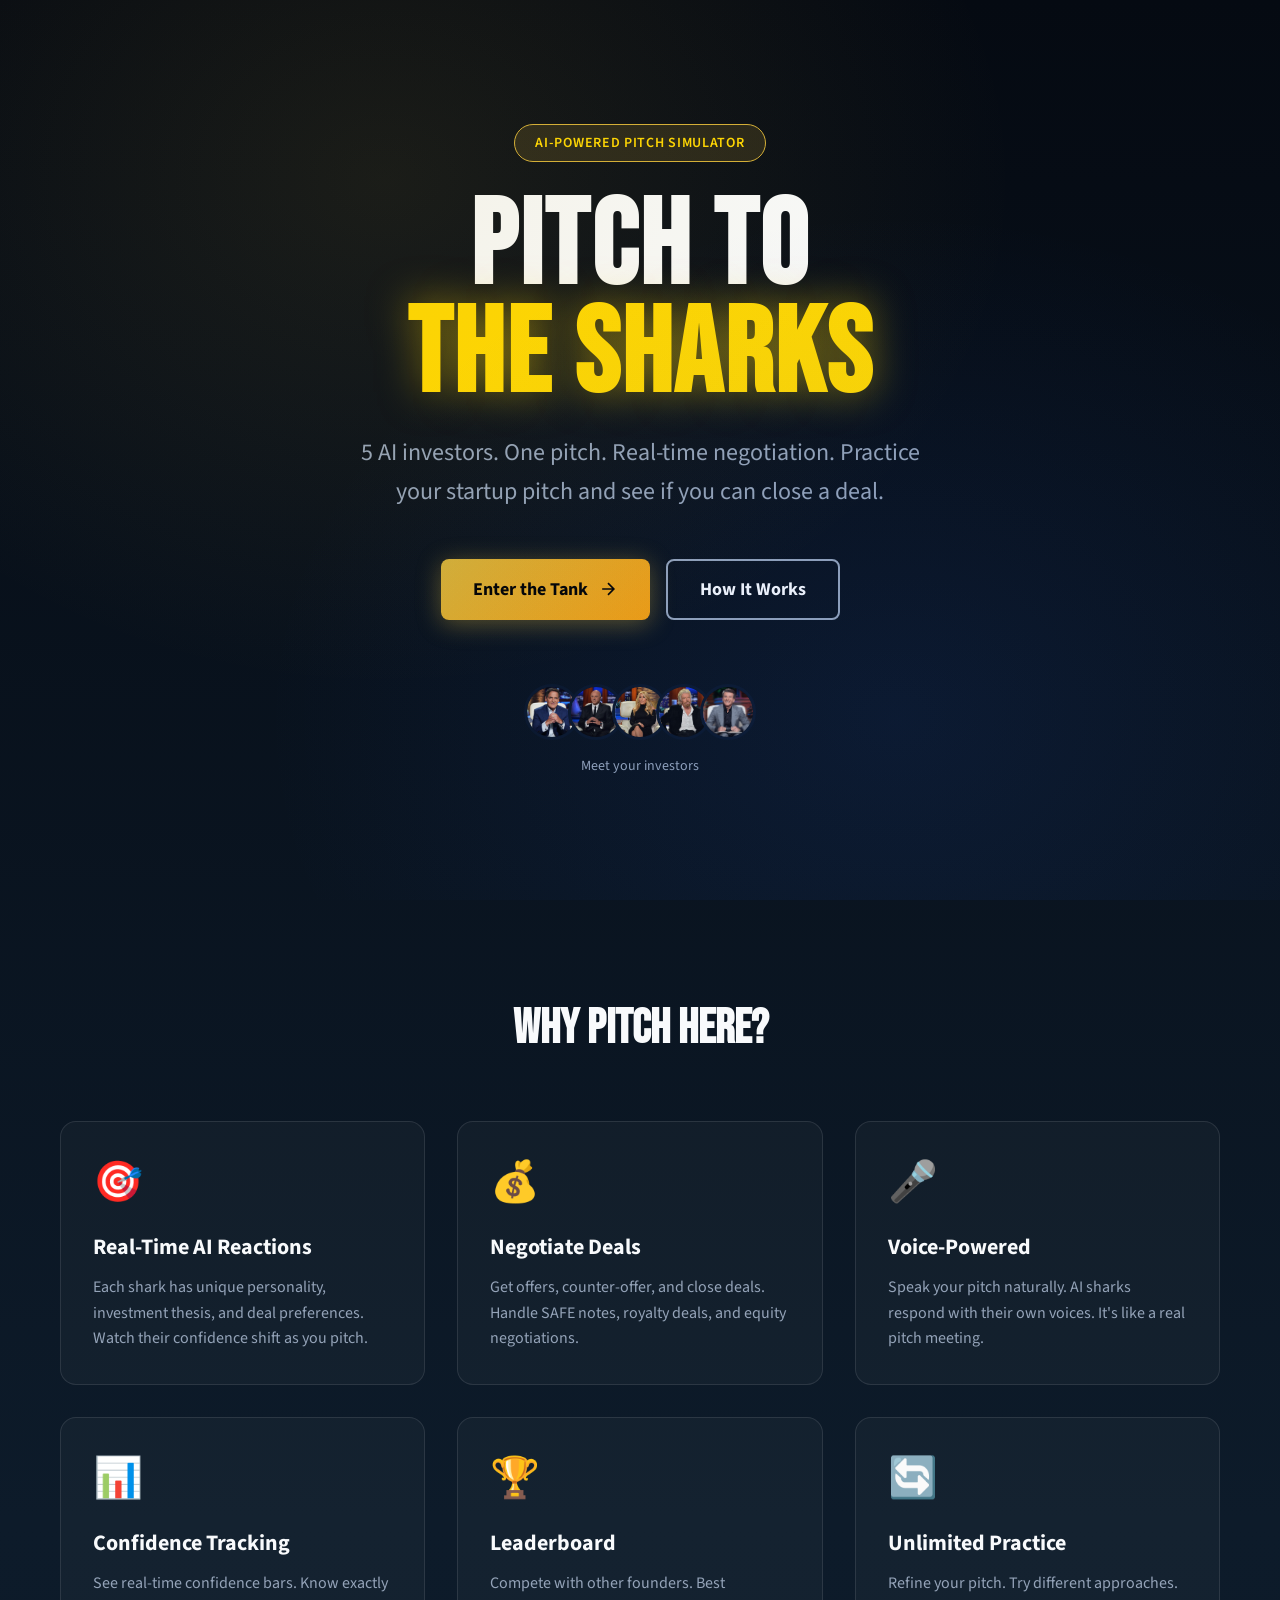
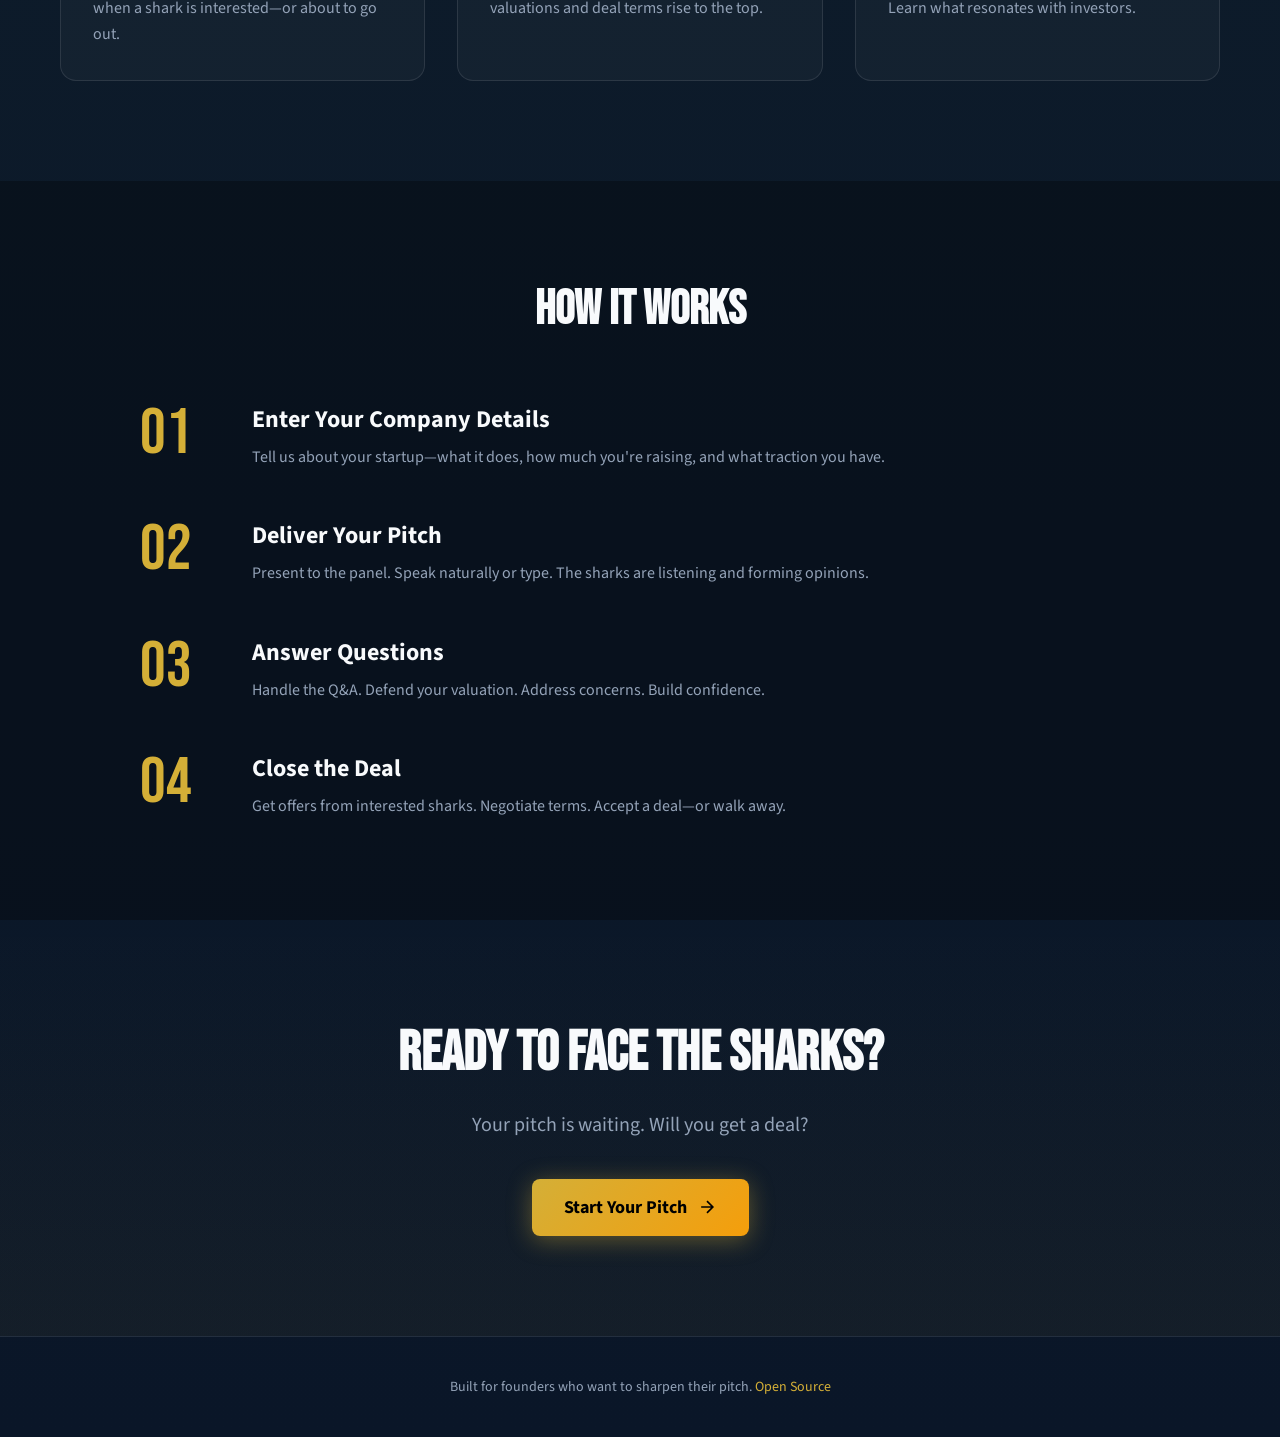
==== commit 776979c1: "Make landing page the default homepage - Rename index.html → app.html (the main app) - Rename landin" ====
--- a/index.html
+++ b/index.html
@@ -3,727 +3,461 @@
 <head>
   <meta charset="UTF-8">
   <meta name="viewport" content="width=device-width, initial-scale=1.0">
-  <title>Investor Panel — Shark Tank Simulator</title>
-  <link rel="stylesheet" href="styles.css">
+  <title>Shark Tank Simulator — Practice Your Pitch with AI Investors</title>
+  <meta name="description" content="Pitch your startup to 5 AI-powered investors inspired by Shark Tank. Get real-time feedback, negotiate deals, and sharpen your pitch skills.">
+
+  <!-- Open Graph -->
+  <meta property="og:title" content="Shark Tank Simulator">
+  <meta property="og:description" content="Pitch your startup to AI investors. Get deals or get destroyed.">
+  <meta property="og:type" content="website">
+
+  <!-- Fonts -->
+  <link rel="preconnect" href="https://fonts.googleapis.com">
+  <link rel="preconnect" href="https://fonts.gstatic.com" crossorigin>
+  <link href="https://fonts.googleapis.com/css2?family=Bebas+Neue&family=Source+Sans+Pro:wght@400;600;700&display=swap" rel="stylesheet">
+
+  <style>
+    :root {
+      --shark-blue-deep: #0A1628;
+      --shark-blue-dark: #122A4A;
+      --gold-rich: #D4AF37;
+      --gold-bright: #FFD700;
+      --text-primary: #F8FAFC;
+      --text-secondary: #94A3B8;
+    }
+
+    * {
+      box-sizing: border-box;
+      margin: 0;
+      padding: 0;
+    }
+
+    body {
+      font-family: 'Source Sans Pro', -apple-system, sans-serif;
+      background: linear-gradient(180deg, #050A12 0%, #0D1B2A 50%, var(--shark-blue-deep) 100%);
+      color: var(--text-primary);
+      min-height: 100vh;
+      overflow-x: hidden;
+    }
+
+    /* Hero Section */
+    .hero {
+      min-height: 100vh;
+      display: flex;
+      flex-direction: column;
+      align-items: center;
+      justify-content: center;
+      text-align: center;
+      padding: 40px 20px;
+      position: relative;
+    }
+
+    .hero::before {
+      content: '';
+      position: absolute;
+      inset: 0;
+      background:
+        radial-gradient(ellipse at 30% 20%, rgba(212, 175, 55, 0.1) 0%, transparent 50%),
+        radial-gradient(ellipse at 70% 80%, rgba(37, 99, 235, 0.1) 0%, transparent 50%);
+      pointer-events: none;
+    }
+
+    .hero-badge {
+      background: rgba(212, 175, 55, 0.15);
+      border: 1px solid var(--gold-rich);
+      color: var(--gold-bright);
+      padding: 8px 20px;
+      border-radius: 50px;
+      font-size: 14px;
+      font-weight: 600;
+      margin-bottom: 32px;
+      letter-spacing: 0.05em;
+    }
+
+    .hero-title {
+      font-family: 'Bebas Neue', sans-serif;
+      font-size: clamp(64px, 12vw, 120px);
+      line-height: 0.9;
+      color: var(--text-primary);
+      margin-bottom: 24px;
+      letter-spacing: 0.02em;
+    }
+
+    .hero-title span {
+      color: var(--gold-bright);
+      text-shadow: 0 0 40px rgba(255, 215, 0, 0.5);
+    }
+
+    .hero-subtitle {
+      font-size: clamp(18px, 3vw, 24px);
+      color: var(--text-secondary);
+      max-width: 600px;
+      margin-bottom: 48px;
+      line-height: 1.6;
+    }
+
+    .hero-cta {
+      display: flex;
+      gap: 16px;
+      flex-wrap: wrap;
+      justify-content: center;
+      margin-bottom: 64px;
+    }
+
+    .btn {
+      padding: 16px 32px;
+      font-size: 18px;
+      font-weight: 700;
+      border-radius: 8px;
+      cursor: pointer;
+      transition: all 0.2s ease;
+      text-decoration: none;
+      display: inline-flex;
+      align-items: center;
+      gap: 10px;
+    }
+
+    .btn--primary {
+      background: linear-gradient(135deg, var(--gold-rich) 0%, #F59E0B 100%);
+      color: #000;
+      border: none;
+      box-shadow: 0 4px 24px rgba(212, 175, 55, 0.4);
+    }
+
+    .btn--primary:hover {
+      transform: translateY(-2px);
+      box-shadow: 0 8px 32px rgba(212, 175, 55, 0.5);
+    }
+
+    .btn--secondary {
+      background: transparent;
+      color: var(--text-primary);
+      border: 2px solid var(--text-secondary);
+    }
+
+    .btn--secondary:hover {
+      border-color: var(--gold-rich);
+      color: var(--gold-bright);
+    }
+
+    /* Shark Avatars */
+    .sharks-preview {
+      display: flex;
+      gap: -12px;
+      margin-bottom: 16px;
+    }
+
+    .shark-avatar {
+      width: 56px;
+      height: 56px;
+      border-radius: 50%;
+      border: 3px solid var(--shark-blue-deep);
+      margin-left: -12px;
+      object-fit: cover;
+    }
+
+    .shark-avatar:first-child {
+      margin-left: 0;
+    }
+
+    .sharks-label {
+      color: var(--text-secondary);
+      font-size: 14px;
+    }
+
+    /* Features Section */
+    .features {
+      padding: 100px 20px;
+      max-width: 1200px;
+      margin: 0 auto;
+    }
+
+    .features-title {
+      font-family: 'Bebas Neue', sans-serif;
+      font-size: 48px;
+      text-align: center;
+      margin-bottom: 64px;
+      color: var(--text-primary);
+    }
+
+    .features-grid {
+      display: grid;
+      grid-template-columns: repeat(auto-fit, minmax(300px, 1fr));
+      gap: 32px;
+    }
+
+    .feature-card {
+      background: rgba(255, 255, 255, 0.03);
+      border: 1px solid rgba(255, 255, 255, 0.1);
+      border-radius: 16px;
+      padding: 32px;
+      transition: all 0.3s ease;
+    }
+
+    .feature-card:hover {
+      border-color: var(--gold-rich);
+      transform: translateY(-4px);
+    }
+
+    .feature-icon {
+      font-size: 40px;
+      margin-bottom: 20px;
+    }
+
+    .feature-title {
+      font-size: 22px;
+      font-weight: 700;
+      margin-bottom: 12px;
+      color: var(--text-primary);
+    }
+
+    .feature-desc {
+      color: var(--text-secondary);
+      line-height: 1.6;
+    }
+
+    /* How It Works */
+    .how-it-works {
+      padding: 100px 20px;
+      background: rgba(0, 0, 0, 0.3);
+    }
+
+    .how-it-works-inner {
+      max-width: 1000px;
+      margin: 0 auto;
+    }
+
+    .how-title {
+      font-family: 'Bebas Neue', sans-serif;
+      font-size: 48px;
+      text-align: center;
+      margin-bottom: 64px;
+    }
+
+    .steps {
+      display: flex;
+      flex-direction: column;
+      gap: 48px;
+    }
+
+    .step {
+      display: flex;
+      gap: 32px;
+      align-items: flex-start;
+    }
+
+    .step-number {
+      font-family: 'Bebas Neue', sans-serif;
+      font-size: 64px;
+      color: var(--gold-rich);
+      line-height: 1;
+      min-width: 80px;
+    }
+
+    .step-content h3 {
+      font-size: 24px;
+      margin-bottom: 8px;
+    }
+
+    .step-content p {
+      color: var(--text-secondary);
+      line-height: 1.6;
+    }
+
+    /* Final CTA */
+    .final-cta {
+      padding: 100px 20px;
+      text-align: center;
+      background: linear-gradient(180deg, transparent 0%, rgba(212, 175, 55, 0.05) 100%);
+    }
+
+    .final-cta h2 {
+      font-family: 'Bebas Neue', sans-serif;
+      font-size: 56px;
+      margin-bottom: 24px;
+    }
+
+    .final-cta p {
+      color: var(--text-secondary);
+      font-size: 20px;
+      margin-bottom: 40px;
+    }
+
+    /* Footer */
+    footer {
+      padding: 40px 20px;
+      text-align: center;
+      color: var(--text-secondary);
+      font-size: 14px;
+      border-top: 1px solid rgba(255, 255, 255, 0.1);
+    }
+
+    footer a {
+      color: var(--gold-rich);
+      text-decoration: none;
+    }
+
+    /* Mobile */
+    @media (max-width: 600px) {
+      .hero-cta {
+        flex-direction: column;
+        width: 100%;
+        padding: 0 20px;
+      }
+
+      .btn {
+        width: 100%;
+        justify-content: center;
+      }
+
+      .step {
+        flex-direction: column;
+        text-align: center;
+      }
+
+      .step-number {
+        min-width: auto;
+      }
+    }
+  </style>
 </head>
 <body>
-  <div class="app">
-    <!-- ========================================
-         VIEW 0: Auth / Login
-         ======================================== -->
-    <div class="view view--auth" id="authView">
-      <div class="auth-container">
-        <div class="auth-header">
-          <div class="auth-logo">
-            <svg width="48" height="48" viewBox="0 0 24 24" fill="none" stroke="currentColor" stroke-width="1.5">
-              <polygon points="23 7 16 12 23 17 23 7"/>
-              <rect x="1" y="5" width="15" height="14" rx="2" ry="2"/>
-            </svg>
-          </div>
-          <h1 class="auth-title">Shark Tank Simulator</h1>
-          <p class="auth-subtitle">Pitch to AI investors. Compete on the leaderboard.</p>
-        </div>
-
-        <!-- Login buttons (shown when not logged in) -->
-        <div class="auth-content" id="authLoginContent">
-          <button class="auth-btn auth-btn--twitter" id="twitterLoginBtn">
-            <svg width="20" height="20" viewBox="0 0 24 24" fill="currentColor">
-              <path d="M18.244 2.25h3.308l-7.227 8.26 8.502 11.24H16.17l-5.214-6.817L4.99 21.75H1.68l7.73-8.835L1.254 2.25H8.08l4.713 6.231zm-1.161 17.52h1.833L7.084 4.126H5.117z"/>
-            </svg>
-            Sign in with X (Twitter)
-          </button>
-
-          <p class="auth-note">
-            Sign in with Twitter to compete on the leaderboard and verify your business metrics.
-          </p>
-
-          <div class="auth-divider">
-            <span>or</span>
-          </div>
-
-          <button class="auth-btn auth-btn--guest" id="guestBtn">
-            Try Free ($5 Credit)
-          </button>
-          <p class="auth-guest-note">
-            Get $5 in free credits to try the simulator. Sign up to unlock unlimited access.
-          </p>
-        </div>
-
-        <!-- Logged in state (shown when logged in) -->
-        <div class="auth-content auth-logged-in" id="authLoggedInContent" style="display: none;">
-          <div class="auth-user-info">
-            <img class="auth-user-avatar" id="authUserAvatar" src="" alt="User">
-            <span class="auth-user-name" id="authUserName">@username</span>
-          </div>
-
-          <button class="auth-btn auth-btn--primary" id="continueToFormBtn">
-            Continue to Pitch Form
-          </button>
-
-          <button class="auth-btn auth-btn--secondary" id="authLogoutBtn">
-            Sign Out
-          </button>
-        </div>
-
-        <div class="auth-footer">
-          <button class="auth-leaderboard-btn" id="viewLeaderboardBtn">
-            <svg width="16" height="16" viewBox="0 0 24 24" fill="none" stroke="currentColor" stroke-width="2">
-              <path d="M12 20V10"/>
-              <path d="M18 20V4"/>
-              <path d="M6 20v-4"/>
-            </svg>
-            View Leaderboard
-          </button>
-        </div>
-      </div>
+
+  <!-- Hero Section -->
+  <section class="hero">
+    <div class="hero-badge">AI-POWERED PITCH SIMULATOR</div>
+
+    <h1 class="hero-title">
+      PITCH TO<br><span>THE SHARKS</span>
+    </h1>
+
+    <p class="hero-subtitle">
+      5 AI investors. One pitch. Real-time negotiation.
+      Practice your startup pitch and see if you can close a deal.
+    </p>
+
+    <div class="hero-cta">
+      <a href="app.html" class="btn btn--primary">
+        Enter the Tank
+        <svg width="20" height="20" viewBox="0 0 24 24" fill="none" stroke="currentColor" stroke-width="2">
+          <path d="M5 12h14M12 5l7 7-7 7"/>
+        </svg>
+      </a>
+      <a href="#how-it-works" class="btn btn--secondary">
+        How It Works
+      </a>
     </div>
 
-    <!-- ========================================
-         VIEW 1: Entry Form
-         ======================================== -->
-    <div class="view view--entry" id="entryView" style="display: none;">
-      <div class="entry-container">
-        <!-- User Profile Bar (shown when logged in) -->
-        <div class="user-bar" id="userBar" style="display: none;">
-          <div class="user-bar-left">
-            <img class="user-bar-avatar" id="userBarAvatar" src="" alt="User">
-            <span class="user-bar-name" id="userBarName">@username</span>
-          </div>
-          <div class="user-bar-right">
-            <button class="user-bar-btn" id="userLeaderboardBtn" title="Leaderboard">
-              <svg width="16" height="16" viewBox="0 0 24 24" fill="none" stroke="currentColor" stroke-width="2">
-                <path d="M12 20V10"/>
-                <path d="M18 20V4"/>
-                <path d="M6 20v-4"/>
-              </svg>
-            </button>
-            <button class="user-bar-btn user-bar-btn--logout" id="logoutBtn" title="Sign Out">
-              <svg width="16" height="16" viewBox="0 0 24 24" fill="none" stroke="currentColor" stroke-width="2">
-                <path d="M9 21H5a2 2 0 0 1-2-2V5a2 2 0 0 1 2-2h4"/>
-                <polyline points="16 17 21 12 16 7"/>
-                <line x1="21" y1="12" x2="9" y2="12"/>
-              </svg>
-            </button>
+    <div class="sharks-preview">
+      <img class="shark-avatar" src="images/sharks/marc_cuban.jpg" alt="Mark Cuban">
+      <img class="shark-avatar" src="images/sharks/kevin_oleary.jpg" alt="Kevin O'Leary">
+      <img class="shark-avatar" src="images/sharks/lori_greiner.jpg" alt="Lori Greiner">
+      <img class="shark-avatar" src="images/sharks/richard_branson.jpg" alt="Richard Branson">
+      <img class="shark-avatar" src="images/sharks/robert_herjavec.jpg" alt="Robert Herjavec">
+    </div>
+    <p class="sharks-label">Meet your investors</p>
+  </section>
+
+  <!-- Features Section -->
+  <section class="features">
+    <h2 class="features-title">Why Pitch Here?</h2>
+
+    <div class="features-grid">
+      <div class="feature-card">
+        <div class="feature-icon">🎯</div>
+        <h3 class="feature-title">Real-Time AI Reactions</h3>
+        <p class="feature-desc">Each shark has unique personality, investment thesis, and deal preferences. Watch their confidence shift as you pitch.</p>
+      </div>
+
+      <div class="feature-card">
+        <div class="feature-icon">💰</div>
+        <h3 class="feature-title">Negotiate Deals</h3>
+        <p class="feature-desc">Get offers, counter-offer, and close deals. Handle SAFE notes, royalty deals, and equity negotiations.</p>
+      </div>
+
+      <div class="feature-card">
+        <div class="feature-icon">🎤</div>
+        <h3 class="feature-title">Voice-Powered</h3>
+        <p class="feature-desc">Speak your pitch naturally. AI sharks respond with their own voices. It's like a real pitch meeting.</p>
+      </div>
+
+      <div class="feature-card">
+        <div class="feature-icon">📊</div>
+        <h3 class="feature-title">Confidence Tracking</h3>
+        <p class="feature-desc">See real-time confidence bars. Know exactly when a shark is interested—or about to go out.</p>
+      </div>
+
+      <div class="feature-card">
+        <div class="feature-icon">🏆</div>
+        <h3 class="feature-title">Leaderboard</h3>
+        <p class="feature-desc">Compete with other founders. Best valuations and deal terms rise to the top.</p>
+      </div>
+
+      <div class="feature-card">
+        <div class="feature-icon">🔄</div>
+        <h3 class="feature-title">Unlimited Practice</h3>
+        <p class="feature-desc">Refine your pitch. Try different approaches. Learn what resonates with investors.</p>
+      </div>
+    </div>
+  </section>
+
+  <!-- How It Works -->
+  <section class="how-it-works" id="how-it-works">
+    <div class="how-it-works-inner">
+      <h2 class="how-title">How It Works</h2>
+
+      <div class="steps">
+        <div class="step">
+          <div class="step-number">01</div>
+          <div class="step-content">
+            <h3>Enter Your Company Details</h3>
+            <p>Tell us about your startup—what it does, how much you're raising, and what traction you have.</p>
           </div>
         </div>
 
-        <!-- Credits Display (for guests) -->
-        <div class="credits-bar" id="creditsBar" style="display: none;">
-          <div class="credits-info">
-            <svg width="16" height="16" viewBox="0 0 24 24" fill="none" stroke="currentColor" stroke-width="2">
-              <circle cx="12" cy="12" r="10"/>
-              <path d="M12 6v6l4 2"/>
-            </svg>
-            <span>Credits remaining: <strong id="creditsAmount">$5.00</strong></span>
-          </div>
-          <button class="credits-upgrade-btn" id="creditsUpgradeBtn">Sign up for unlimited</button>
-        </div>
-
-        <!-- Back to Auth button -->
-        <div class="entry-back-row">
-          <button type="button" class="entry-back-btn" id="backToAuthBtn">
-            <svg width="16" height="16" viewBox="0 0 24 24" fill="none" stroke="currentColor" stroke-width="2">
-              <path d="M19 12H5"/>
-              <polyline points="12 19 5 12 12 5"/>
-            </svg>
-            Back to Login
-          </button>
-        </div>
-
-        <div class="entry-header">
-          <div class="entry-logo">
-            <svg width="24" height="24" viewBox="0 0 24 24" fill="none" stroke="currentColor" stroke-width="2">
-              <polygon points="23 7 16 12 23 17 23 7"/>
-              <rect x="1" y="5" width="15" height="14" rx="2" ry="2"/>
-            </svg>
-          </div>
-          <h1 class="entry-title">Enter the Panel</h1>
-          <p class="entry-subtitle">5 investors. 3-minute pitch. No second chances.</p>
-        </div>
-
-        <form class="entry-form" id="entryForm">
-          <!-- Company Name -->
-          <div class="form-group">
-            <label class="form-label" for="companyName">Company name</label>
-            <input type="text" class="form-input" id="companyName" name="companyName" required placeholder="e.g. Acme Corp">
-          </div>
-
-          <!-- Amount Raising -->
-          <div class="form-row">
-            <div class="form-group form-group--flex">
-              <label class="form-label" for="amountRaising">Amount raising</label>
-              <div class="input-with-prefix">
-                <span class="input-prefix">$</span>
-                <input type="number" class="form-input form-input--with-prefix" id="amountRaising" name="amountRaising" required placeholder="500000" min="1">
-              </div>
-            </div>
-            <div class="form-group form-group--small">
-              <label class="form-label" for="equityPercent">Equity offered</label>
-              <div class="input-with-suffix">
-                <input type="number" class="form-input form-input--with-suffix" id="equityPercent" name="equityPercent" required placeholder="10" min="1" max="100">
-                <span class="input-suffix">%</span>
-              </div>
-            </div>
-          </div>
-
-          <!-- What the company does -->
-          <div class="form-group">
-            <label class="form-label" for="companyDescription">What does your company do?</label>
-            <textarea class="form-textarea" id="companyDescription" name="companyDescription" required placeholder="Describe your product or service in plain language..." maxlength="300" rows="3"></textarea>
-            <span class="form-hint"><span id="descCharCount">0</span>/300</span>
-          </div>
-
-          <!-- Why now -->
-          <div class="form-group">
-            <label class="form-label" for="whyNow">Why are you pitching now?</label>
-            <textarea class="form-textarea" id="whyNow" name="whyNow" required placeholder="What's changed? Why is this the right moment?" maxlength="200" rows="2"></textarea>
-            <span class="form-hint"><span id="whyNowCharCount">0</span>/200</span>
-          </div>
-
-          <!-- Proof Signal -->
-          <div class="form-group">
-            <label class="form-label" for="proofType">What's your strongest proof right now?</label>
-            <select class="form-select" id="proofType" name="proofType" required>
-              <option value="" disabled selected>Select one...</option>
-              <option value="revenue">Revenue / MRR</option>
-              <option value="users">Active users</option>
-              <option value="customers">Signed customers / pilots</option>
-              <option value="idea">Idea stage</option>
-            </select>
-          </div>
-
-          <!-- Proof Value (conditional) -->
-          <div class="form-group form-group--proof" id="proofValueGroup" style="display: none;">
-            <label class="form-label" for="proofValue" id="proofValueLabel">Value</label>
-            <div class="input-with-prefix">
-              <span class="input-prefix" id="proofValuePrefix">$</span>
-              <input type="number" class="form-input form-input--with-prefix" id="proofValue" name="proofValue" placeholder="0" min="0">
-            </div>
-          </div>
-
-          <!-- Verification Section (shows when user is logged in and has revenue/users) -->
-          <div class="form-group form-group--verification" id="verificationSection" style="display: none;">
-            <label class="form-label">Verify your metrics (optional)</label>
-            <p class="form-hint verification-hint">Verified metrics appear on the leaderboard with a badge</p>
-
-            <!-- Verification Options -->
-            <div class="verification-options">
-              <!-- DeFi Verification -->
-              <div class="verification-option" id="defiVerificationOption">
-                <button type="button" class="verification-btn" id="verifyDefiBtn">
-                  <svg class="verification-icon" width="20" height="20" viewBox="0 0 24 24" fill="none" stroke="currentColor" stroke-width="2">
-                    <circle cx="12" cy="12" r="10"/>
-                    <path d="M8 12l2 2 4-4"/>
-                  </svg>
-                  <span>Verify with DefiLlama</span>
-                </button>
-                <span class="verification-desc">For crypto/DeFi protocols</span>
-              </div>
-
-              <!-- TrustMRR Verification -->
-              <div class="verification-option" id="trustmrrVerificationOption">
-                <button type="button" class="verification-btn" id="verifyTrustMRRBtn">
-                  <svg class="verification-icon" width="20" height="20" viewBox="0 0 24 24" fill="none" stroke="currentColor" stroke-width="2">
-                    <rect x="3" y="3" width="18" height="18" rx="2"/>
-                    <path d="M9 12l2 2 4-4"/>
-                  </svg>
-                  <span>Verify with TrustMRR</span>
-                </button>
-                <span class="verification-desc">For SaaS with Stripe</span>
-              </div>
-            </div>
-
-            <!-- Verification Status -->
-            <div class="verification-status" id="verificationStatus" style="display: none;">
-              <div class="verification-badge" id="verificationBadge">
-                <svg width="16" height="16" viewBox="0 0 24 24" fill="currentColor">
-                  <path d="M12 2L3 7v6c0 5.55 3.84 10.74 9 12 5.16-1.26 9-6.45 9-12V7l-9-5zm-1.5 14.94l-3.5-3.5 1.41-1.41 2.09 2.09 5.59-5.59 1.41 1.41-7 7z"/>
-                </svg>
-                <span id="verificationText">Verified</span>
-              </div>
-              <span class="verification-details" id="verificationDetails"></span>
-            </div>
-          </div>
-
-          <!-- DefiLlama Search Modal -->
-          <div class="modal" id="defiModal" style="display: none;">
-            <div class="modal-content">
-              <div class="modal-header">
-                <h3>Verify with DefiLlama</h3>
-                <button type="button" class="modal-close" id="closeDefiModal">&times;</button>
-              </div>
-              <div class="modal-body">
-                <p>Search for your protocol. We'll verify ownership by matching your Twitter handle.</p>
-                <div class="search-input-wrapper">
-                  <input type="text" class="form-input" id="defiSearchInput" placeholder="Search protocols...">
-                  <div class="search-spinner" id="defiSearchSpinner" style="display: none;"></div>
-                </div>
-                <div class="search-results" id="defiSearchResults"></div>
-              </div>
-            </div>
-          </div>
-
-          <!-- TrustMRR Modal -->
-          <div class="modal" id="trustmrrModal" style="display: none;">
-            <div class="modal-content">
-              <div class="modal-header">
-                <h3>Verify with TrustMRR</h3>
-                <button type="button" class="modal-close" id="closeTrustMRRModal">&times;</button>
-              </div>
-              <div class="modal-body">
-                <p>Enter your TrustMRR profile URL. We'll verify by matching your Twitter handle.</p>
-                <input type="text" class="form-input" id="trustmrrUrlInput" placeholder="trustmrr.com/startup/yourcompany">
-                <button type="button" class="btn btn--primary" id="verifyTrustMRRSubmit">Verify</button>
-                <div class="verification-result" id="trustmrrResult" style="display: none;"></div>
-              </div>
-            </div>
-          </div>
-
-          <!-- Optional: Pushback expectation -->
-          <div class="form-group form-group--optional">
-            <label class="form-label" for="expectedPushback">
-              What do you expect investors to push back on?
-              <span class="form-label-optional">Optional</span>
-            </label>
-            <input type="text" class="form-input" id="expectedPushback" name="expectedPushback" placeholder="e.g. Our go-to-market strategy...">
-          </div>
-
-          <!-- Submit -->
-          <button type="submit" class="entry-submit">Enter the Panel</button>
-
-          <!-- Quick Test section - skips pitch, starts with offer -->
-          <div class="quick-test-section">
-            <div class="quick-test-label">Quick Test Mode</div>
-            <div class="quick-test-controls">
-              <select id="quickTestShark" class="quick-test-select">
-                <option value="victor">Kevin O'Leary (Royalty Deals)</option>
-                <option value="marcus">Mark Cuban (Tech/Equity)</option>
-                <option value="elena">Lori Greiner (Retail/Milestones)</option>
-                <option value="richard">Richard Branson (Brand/Vision)</option>
-                <option value="daniel">Robert Herjavec (Mentor/Stages)</option>
-              </select>
-              <button type="button" class="entry-skip" id="skipBtn">🧪 Test Offer</button>
-            </div>
-          </div>
-        </form>
-      </div>
-    </div>
-
-    <!-- ========================================
-         VIEW 2: Transition
-         ======================================== -->
-    <div class="view view--transition" id="transitionView" style="display: none;">
-      <div class="transition-content">
-        <div class="transition-icon">
-          <svg width="48" height="48" viewBox="0 0 24 24" fill="none" stroke="currentColor" stroke-width="1.5">
-            <polygon points="23 7 16 12 23 17 23 7"/>
-            <rect x="1" y="5" width="15" height="14" rx="2" ry="2"/>
-          </svg>
-        </div>
-        <p class="transition-message">The panel is ready.</p>
-      </div>
-    </div>
-
-    <!-- ========================================
-         VIEW 3: Panel (Video Call UI)
-         ======================================== -->
-    <div class="view view--panel" id="panelView" style="display: none;">
-      <!-- Credits Banner (shown for guests) -->
-      <div id="creditsBanner" class="credits-banner" style="display: none;">
-        <div class="credits-banner-content">
-          <span class="credits-badge">FREE TRIAL</span>
-          <span class="credits-text">Credits: <strong id="panelCreditsAmount">$5.00</strong></span>
-          <button id="panelUpgradeBtn" class="credits-banner-cta">
-            Sign up for unlimited
-          </button>
-        </div>
-      </div>
-
-      <!-- Top Header Bar (Light) -->
-      <header class="header">
-        <div class="header-left">
-          <div class="logo">
-            <svg width="20" height="20" viewBox="0 0 24 24" fill="none" stroke="currentColor" stroke-width="2">
-              <polygon points="23 7 16 12 23 17 23 7"/>
-              <rect x="1" y="5" width="15" height="14" rx="2" ry="2"/>
-            </svg>
-          </div>
-          <span class="meeting-title" id="meetingTitle">Investor Panel — Series A Pitch</span>
-          <!-- Timer removed - game is now confidence-driven -->
-        </div>
-        <div class="header-right">
-          <button class="mobile-end-btn" id="mobileEndBtn" title="End Pitch">End</button>
-          <div class="user-avatar">
-            <span>Y</span>
+        <div class="step">
+          <div class="step-number">02</div>
+          <div class="step-content">
+            <h3>Deliver Your Pitch</h3>
+            <p>Present to the panel. Speak naturally or type. The sharks are listening and forming opinions.</p>
           </div>
         </div>
-      </header>
-
-      <!-- Main Content -->
-      <div class="main-wrapper">
-        <!-- Video Area -->
-        <main class="video-area">
-          <!-- Participant Strip -->
-          <div class="participant-strip">
-            <div class="participant" data-investor="marcus" data-state="live">
-              <div class="participant-video">
-                <img class="participant-img" src="images/sharks/marc_cuban.jpg" alt="Mark Cuban">
-                <div class="participant-overlay">
-                  <span class="participant-name">Mark Cuban</span>
-                  <span class="participant-badge badge--live">LIVE</span>
-                </div>
-              </div>
-            </div>
-
-            <div class="participant" data-investor="victor" data-state="live">
-              <div class="participant-video">
-                <img class="participant-img" src="images/sharks/kevin_oleary.jpg" alt="Kevin O'Leary">
-                <div class="participant-overlay">
-                  <span class="participant-name">Kevin O'Leary</span>
-                  <span class="participant-badge badge--live">LIVE</span>
-                </div>
-              </div>
-            </div>
-
-            <div class="participant participant--you">
-              <div class="participant-video participant-video--you">
-                <video class="participant-webcam" id="userWebcamSmall" autoplay muted playsinline></video>
-                <div class="participant-avatar" id="userAvatarSmall">YOU</div>
-                <div class="participant-overlay">
-                  <span class="participant-name">You</span>
-                  <span class="participant-badge badge--presenting">PRESENTING</span>
-                </div>
-              </div>
-            </div>
-
-            <div class="participant" data-investor="elena" data-state="live">
-              <div class="participant-video">
-                <img class="participant-img" src="images/sharks/lori_greiner.jpg" alt="Lori Greiner">
-                <div class="participant-overlay">
-                  <span class="participant-name">Lori Greiner</span>
-                  <span class="participant-badge badge--live">LIVE</span>
-                </div>
-              </div>
-            </div>
-
-            <div class="participant" data-investor="richard" data-state="live">
-              <div class="participant-video">
-                <img class="participant-img" src="images/sharks/richard_branson.jpg" alt="Richard Branson">
-                <div class="participant-overlay">
-                  <span class="participant-name">Richard Branson</span>
-                  <span class="participant-badge badge--live">LIVE</span>
-                </div>
-              </div>
-            </div>
-
-            <div class="participant" data-investor="daniel" data-state="live">
-              <div class="participant-video">
-                <img class="participant-img" src="images/sharks/robert_herjavec.jpg" alt="Robert Herjavec">
-                <div class="participant-overlay">
-                  <span class="participant-name">Robert Herjavec</span>
-                  <span class="participant-badge badge--live">LIVE</span>
-                </div>
-              </div>
-            </div>
-          </div>
-
-          <!-- Featured Speaker -->
-          <div class="featured-video">
-            <video class="featured-webcam" id="userWebcamMain" autoplay muted playsinline></video>
-            <div class="featured-content" id="featuredAvatarContainer">
-              <div class="featured-avatar">YOU</div>
-            </div>
-            <div class="featured-name-badge">You (Founder)</div>
-            <div class="featured-caption" id="featuredCaption">
-              <span class="caption-text" id="captionText">Waiting for you to speak...</span>
-              <span class="caption-listening" id="captionListening">
-                <span class="listening-dot"></span>
-                Listening
-              </span>
-            </div>
-          </div>
-
-          <!-- Bottom Controls -->
-          <div class="controls-bar">
-            <div class="controls-left">
-              <div class="meeting-id">
-                <span>stk-a8x2-qr9</span>
-                <button class="copy-btn" title="Copy meeting ID">
-                  <svg width="14" height="14" viewBox="0 0 24 24" fill="none" stroke="currentColor" stroke-width="2">
-                    <rect x="9" y="9" width="13" height="13" rx="2" ry="2"/>
-                    <path d="M5 15H4a2 2 0 0 1-2-2V4a2 2 0 0 1 2-2h9a2 2 0 0 1 2 2v1"/>
-                  </svg>
-                </button>
-              </div>
-            </div>
-
-            <div class="controls-center">
-              <button class="control-btn" id="cameraToggleBtn" title="Turn off camera">
-                <svg class="camera-on-icon" width="20" height="20" viewBox="0 0 24 24" fill="none" stroke="currentColor" stroke-width="2">
-                  <path d="M23 7l-7 5 7 5V7z"/>
-                  <rect x="1" y="5" width="15" height="14" rx="2" ry="2"/>
-                </svg>
-                <svg class="camera-off-icon" width="20" height="20" viewBox="0 0 24 24" fill="none" stroke="currentColor" stroke-width="2" style="display: none;">
-                  <path d="M16.5 5H3a2 2 0 0 0-2 2v10a2 2 0 0 0 2 2h13.5"/>
-                  <path d="M23 7l-7 5 7 5V7z"/>
-                  <line x1="1" y1="1" x2="23" y2="23"/>
-                </svg>
-              </button>
-            </div>
-
-            <div class="controls-right">
-              <button class="transcript-toggle-btn" id="transcriptToggle" title="View Transcript">
-                <svg width="16" height="16" viewBox="0 0 24 24" fill="none" stroke="currentColor" stroke-width="2">
-                  <path d="M14 2H6a2 2 0 0 0-2 2v16a2 2 0 0 0 2 2h12a2 2 0 0 0 2-2V8z"/>
-                  <polyline points="14 2 14 8 20 8"/>
-                  <line x1="16" y1="13" x2="8" y2="13"/>
-                  <line x1="16" y1="17" x2="8" y2="17"/>
-                </svg>
-              </button>
-              <button class="end-pitch-btn" id="endPitchBtn">End Pitch</button>
-            </div>
-          </div>
-        </main>
-
-        <!-- Chat Panel -->
-        <aside class="chat-panel">
-          <div class="chat-header">
-            <div class="chat-tabs">
-              <button class="chat-tab chat-tab--active" id="chatTabBtn" data-tab="chat">Chat</button>
-              <button class="chat-tab" id="offersTabBtn" data-tab="offers">
-                Offers
-                <span class="offers-badge" id="offersBadge" style="display: none;">0</span>
-              </button>
-            </div>
-            <button class="chat-menu-btn" title="More options">
-              <svg width="16" height="16" viewBox="0 0 24 24" fill="none" stroke="currentColor" stroke-width="2">
-                <circle cx="12" cy="12" r="1"/>
-                <circle cx="12" cy="5" r="1"/>
-                <circle cx="12" cy="19" r="1"/>
-              </svg>
-            </button>
-          </div>
-
-          <!-- Chat Messages Tab -->
-          <div class="chat-messages" id="chatMessages">
-            <div class="message message--system">
-              <p class="message-text">The panel has begun. Good luck.</p>
-            </div>
-          </div>
-
-          <!-- Offers Tab -->
-          <div class="offers-panel" id="offersPanel" style="display: none;">
-            <div class="offers-empty" id="offersEmpty">
-              <p>No active offers yet.</p>
-              <p class="offers-hint">When sharks make offers, they'll appear here with a 60-second timer.</p>
-            </div>
-            <div class="offers-list" id="offersList"></div>
-          </div>
-
-          <div class="chat-input-area">
-            <!-- First Response Guidance Tooltip (above input) -->
-            <div class="response-guidance" id="responseGuidance">
-              <span class="guidance-hint">💬 Type below or 🎤 hold mic to speak</span>
-              <button class="guidance-close" id="guidanceCloseBtn">&times;</button>
-            </div>
-            <button class="record-btn" id="recordBtn" title="Hold to record">
-              <svg width="18" height="18" viewBox="0 0 24 24" fill="none" stroke="currentColor" stroke-width="2">
-                <path d="M12 1a3 3 0 0 0-3 3v8a3 3 0 0 0 6 0V4a3 3 0 0 0-3-3z"/>
-                <path d="M19 10v2a7 7 0 0 1-14 0v-2"/>
-                <line x1="12" y1="19" x2="12" y2="23"/>
-                <line x1="8" y1="23" x2="16" y2="23"/>
-              </svg>
-            </button>
-            <input type="text" class="chat-input" id="chatInput" placeholder="Type or press mic to record..." />
-            <button class="send-btn" title="Send">
-              <svg width="16" height="16" viewBox="0 0 24 24" fill="none" stroke="currentColor" stroke-width="2">
-                <line x1="22" y1="2" x2="11" y2="13"/>
-                <polygon points="22 2 15 22 11 13 2 9 22 2"/>
-              </svg>
-            </button>
-          </div>
-
-          <!-- Live transcript display -->
-          <div class="chat-transcript" id="chatTranscript" style="display: none;">
-            <span class="transcript-label">You said:</span>
-            <span class="transcript-live" id="liveTranscriptText"></span>
-          </div>
-        </aside>
-      </div>
-    </div>
-
-    <!-- Transcript Viewer Panel -->
-    <div class="transcript-panel" id="transcriptPanel" style="display: none;">
-      <div class="transcript-header">
-        <span class="transcript-title">Live Transcript</span>
-        <button class="transcript-close" onclick="window.toggleTranscript()">&times;</button>
-      </div>
-      <div class="transcript-content" id="transcriptContent">
-        <p class="transcript-empty">Your speech will appear here...</p>
-      </div>
-    </div>
-
-    <!-- Counter Offer Modal -->
-    <div class="modal" id="counterOfferModal" style="display: none;">
-      <div class="modal-backdrop" onclick="window.hideCounterModal()"></div>
-      <div class="modal-content">
-        <div class="modal-header">
-          <h3 class="modal-title">Counter Offer</h3>
-          <button class="modal-close" onclick="window.hideCounterModal()">&times;</button>
-        </div>
-        <p class="modal-subtitle">Make a counter offer to <span id="counterSharkName">the investor</span></p>
-        <input type="hidden" id="counterOfferId" value="">
-        <input type="hidden" id="counterDealType" value="cash_equity">
-
-        <!-- Original offer display -->
-        <div class="original-offer-display" id="originalOfferDisplay">
-          <div class="original-offer-label">Their offer:</div>
-          <div class="original-offer-terms" id="originalOfferTerms">$100,000 for 10%</div>
-        </div>
-
-        <div class="modal-form">
-          <div class="form-group">
-            <label class="form-label" for="counterAmount">Amount you want</label>
-            <div class="input-with-prefix">
-              <span class="input-prefix">$</span>
-              <input type="number" class="form-input form-input--with-prefix" id="counterAmount" value="500000" min="1">
-            </div>
-          </div>
-
-          <div class="form-group">
-            <label class="form-label" for="counterEquity">Equity you'll give</label>
-            <div class="input-with-suffix">
-              <input type="number" class="form-input form-input--with-suffix" id="counterEquity" value="10" min="0" max="100">
-              <span class="input-suffix">%</span>
-            </div>
-          </div>
-
-          <!-- Royalty fields - shown for royalty deals -->
-          <div class="form-group royalty-fields" id="royaltyFields" style="display: none;">
-            <label class="form-label" for="counterRoyalty">Royalty per unit</label>
-            <div class="input-with-prefix">
-              <span class="input-prefix">$</span>
-              <input type="number" class="form-input form-input--with-prefix" id="counterRoyalty" value="2" min="0" step="0.5">
-            </div>
-            <p class="form-hint">Amount per unit until investment is recouped</p>
+
+        <div class="step">
+          <div class="step-number">03</div>
+          <div class="step-content">
+            <h3>Answer Questions</h3>
+            <p>Handle the Q&A. Defend your valuation. Address concerns. Build confidence.</p>
           </div>
         </div>
 
-        <div class="modal-actions">
-          <button class="btn btn--cancel" onclick="window.hideCounterModal()">Cancel</button>
-          <button class="btn btn--submit" onclick="window.submitCounterOffer()">Submit Counter</button>
-        </div>
-      </div>
-    </div>
-
-    <!-- ========================================
-         VIEW: Leaderboard
-         ======================================== -->
-    <div class="view view--leaderboard" id="leaderboardView" style="display: none;">
-      <div class="leaderboard-container">
-        <div class="leaderboard-header">
-          <button class="leaderboard-back" id="leaderboardBackBtn">
-            <svg width="20" height="20" viewBox="0 0 24 24" fill="none" stroke="currentColor" stroke-width="2">
-              <line x1="19" y1="12" x2="5" y2="12"/>
-              <polyline points="12 19 5 12 12 5"/>
-            </svg>
-            Back
-          </button>
-          <h1 class="leaderboard-title">Leaderboard</h1>
-          <div class="leaderboard-tabs">
-            <button class="leaderboard-tab leaderboard-tab--active" data-tab="verified">
-              <svg width="14" height="14" viewBox="0 0 24 24" fill="none" stroke="currentColor" stroke-width="2">
-                <path d="M22 11.08V12a10 10 0 1 1-5.93-9.14"/>
-                <polyline points="22 4 12 14.01 9 11.01"/>
-              </svg>
-              Verified
-            </button>
-            <button class="leaderboard-tab" data-tab="all">
-              All Pitches
-            </button>
+        <div class="step">
+          <div class="step-number">04</div>
+          <div class="step-content">
+            <h3>Close the Deal</h3>
+            <p>Get offers from interested sharks. Negotiate terms. Accept a deal—or walk away.</p>
           </div>
         </div>
-
-        <div class="leaderboard-content">
-          <!-- User's rank card (if logged in) -->
-          <div class="leaderboard-user-card" id="leaderboardUserCard" style="display: none;">
-            <span class="user-card-rank" id="userCardRank">#--</span>
-            <img class="user-card-avatar" id="userCardAvatar" src="" alt="You">
-            <div class="user-card-info">
-              <span class="user-card-name" id="userCardName">Your Best</span>
-              <span class="user-card-company" id="userCardCompany">No deals yet</span>
-            </div>
-            <span class="user-card-amount" id="userCardAmount">$0</span>
-          </div>
-
-          <!-- Leaderboard list -->
-          <div class="leaderboard-list" id="leaderboardList">
-            <div class="leaderboard-loading">
-              <div class="loading-spinner"></div>
-              Loading leaderboard...
-            </div>
-          </div>
-        </div>
       </div>
     </div>
-
-    <!-- Credits Exhausted Modal -->
-    <div class="modal credits-modal" id="creditsExhaustedModal" style="display: none;">
-      <div class="modal-backdrop" onclick="window.hideCreditsModal()"></div>
-      <div class="modal-content credits-modal-content">
-        <div class="credits-modal-icon">
-          <svg width="48" height="48" viewBox="0 0 24 24" fill="none" stroke="currentColor" stroke-width="2">
-            <circle cx="12" cy="12" r="10"/>
-            <path d="M12 6v6l4 2"/>
-          </svg>
-        </div>
-        <h3 class="credits-modal-title">Free Credits Used Up!</h3>
-        <p class="credits-modal-text">
-          You've used your $5 in free credits. Sign up with Twitter to get unlimited access and compete on the leaderboard!
-        </p>
-        <button class="auth-btn auth-btn--twitter" id="modalTwitterLoginBtn">
-          <svg width="20" height="20" viewBox="0 0 24 24" fill="currentColor">
-            <path d="M18.244 2.25h3.308l-7.227 8.26 8.502 11.24H16.17l-5.214-6.817L4.99 21.75H1.68l7.73-8.835L1.254 2.25H8.08l4.713 6.231zm-1.161 17.52h1.833L7.084 4.126H5.117z"/>
-          </svg>
-          Sign up with X (Twitter)
-        </button>
-        <button class="credits-modal-close" onclick="window.hideCreditsModal()">Maybe later</button>
-      </div>
-    </div>
-  </div>
-
-  <!-- Firebase SDK -->
-  <script src="https://www.gstatic.com/firebasejs/10.7.1/firebase-app-compat.js"></script>
-  <script src="https://www.gstatic.com/firebasejs/10.7.1/firebase-auth-compat.js"></script>
-  <script src="firebase-config.js"></script>
-  <script src="firebase-env.js"></script>
-  <script>
-    // Initialize Firebase Auth
-    (function() {
-      try {
-        if (typeof firebase !== 'undefined' && window.FIREBASE_CONFIG) {
-          firebase.initializeApp(window.FIREBASE_CONFIG);
-          const auth = firebase.auth();
-          const provider = new firebase.auth.TwitterAuthProvider();
-
-          window.firebaseAuth = {
-            auth: auth,
-            provider: provider,
-            signInWithTwitter: () => auth.signInWithPopup(provider),
-            signOutUser: () => auth.signOut(),
-            onAuthStateChanged: (callback) => auth.onAuthStateChanged(callback),
-            getCurrentUser: () => auth.currentUser
-          };
-        } else {
-          window.firebaseAuth = null;
-        }
-      } catch (err) {
-        console.log('Firebase init error:', err);
-        window.firebaseAuth = null;
-      }
-      window.dispatchEvent(new Event('firebase-ready'));
-    })();
-  </script>
-  <script src="app.js"></script>
+  </section>
+
+  <!-- Final CTA -->
+  <section class="final-cta">
+    <h2>Ready to Face the Sharks?</h2>
+    <p>Your pitch is waiting. Will you get a deal?</p>
+    <a href="app.html" class="btn btn--primary">
+      Start Your Pitch
+      <svg width="20" height="20" viewBox="0 0 24 24" fill="none" stroke="currentColor" stroke-width="2">
+        <path d="M5 12h14M12 5l7 7-7 7"/>
+      </svg>
+    </a>
+  </section>
+
+  <!-- Footer -->
+  <footer>
+    <p>Built for founders who want to sharpen their pitch. <a href="https://github.com/mirage-sudo183/shark-tank-simulator">Open Source</a></p>
+  </footer>
+
 </body>
 </html>
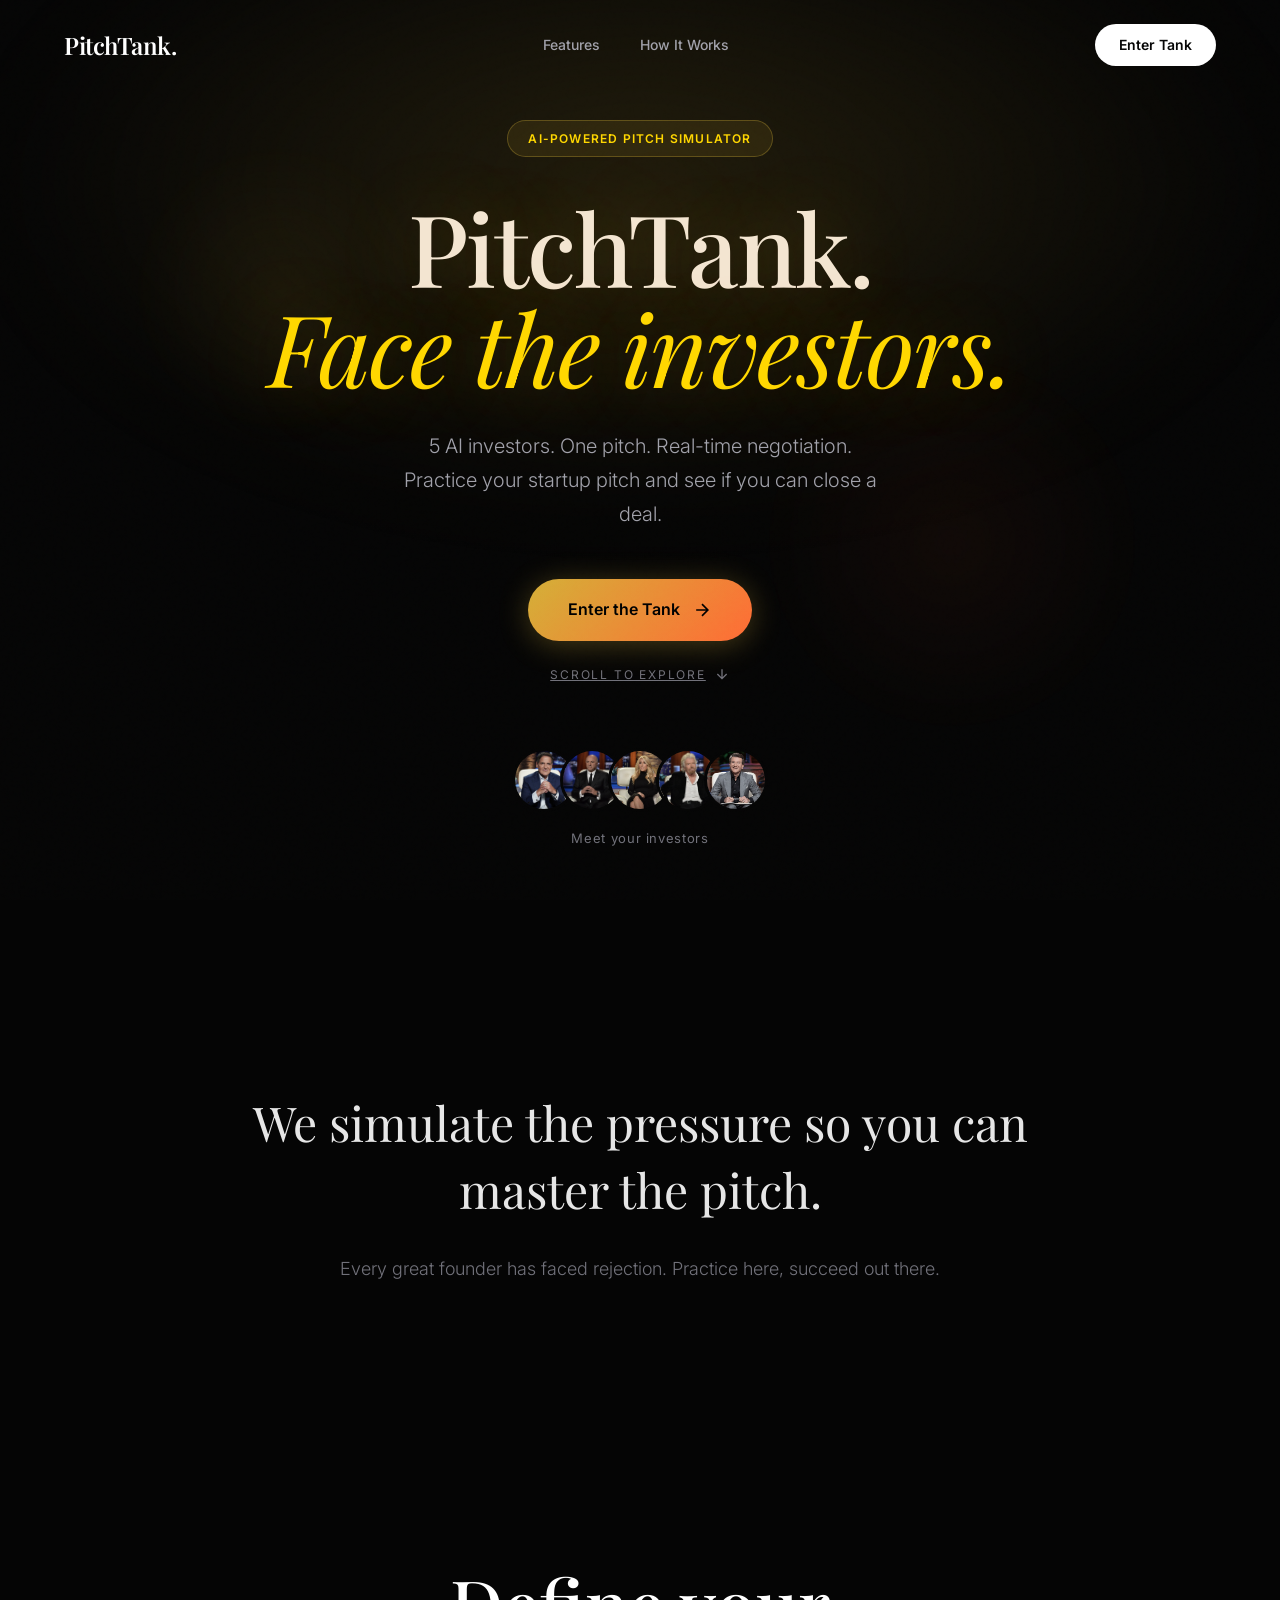
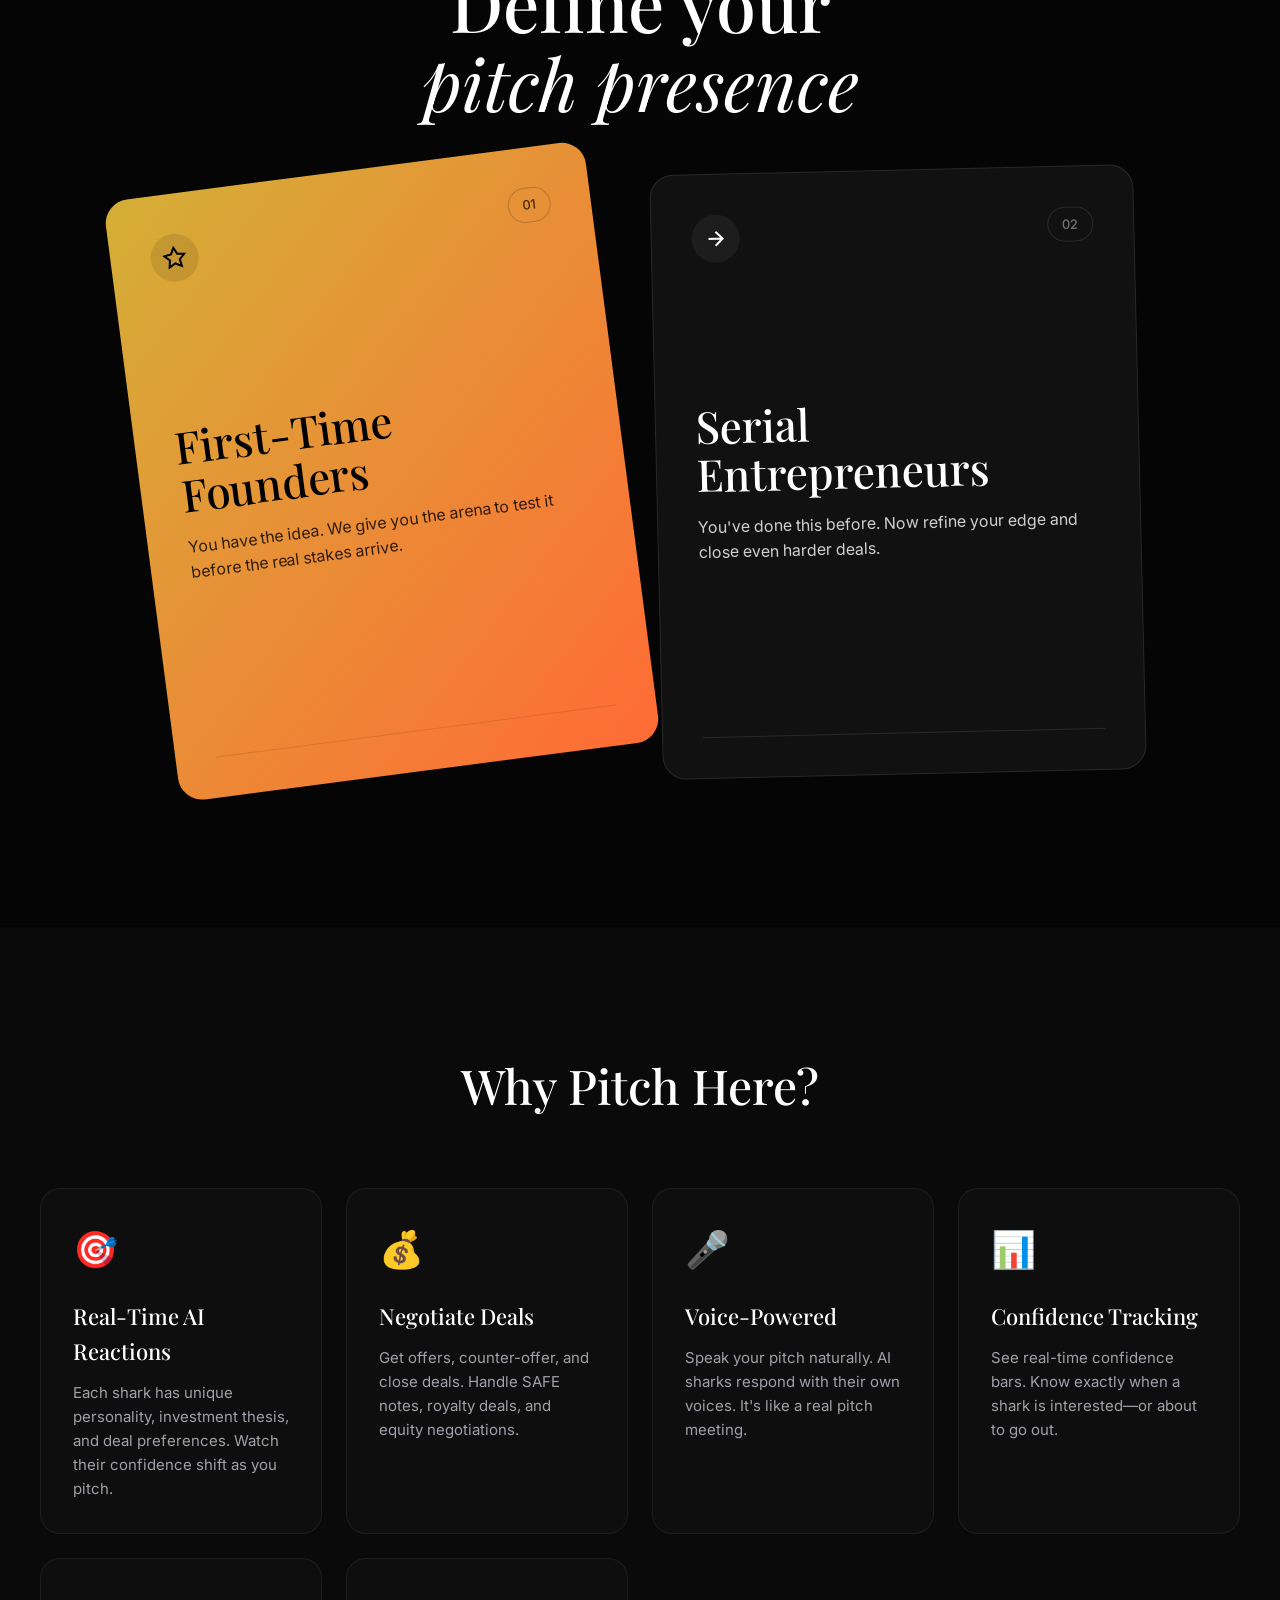
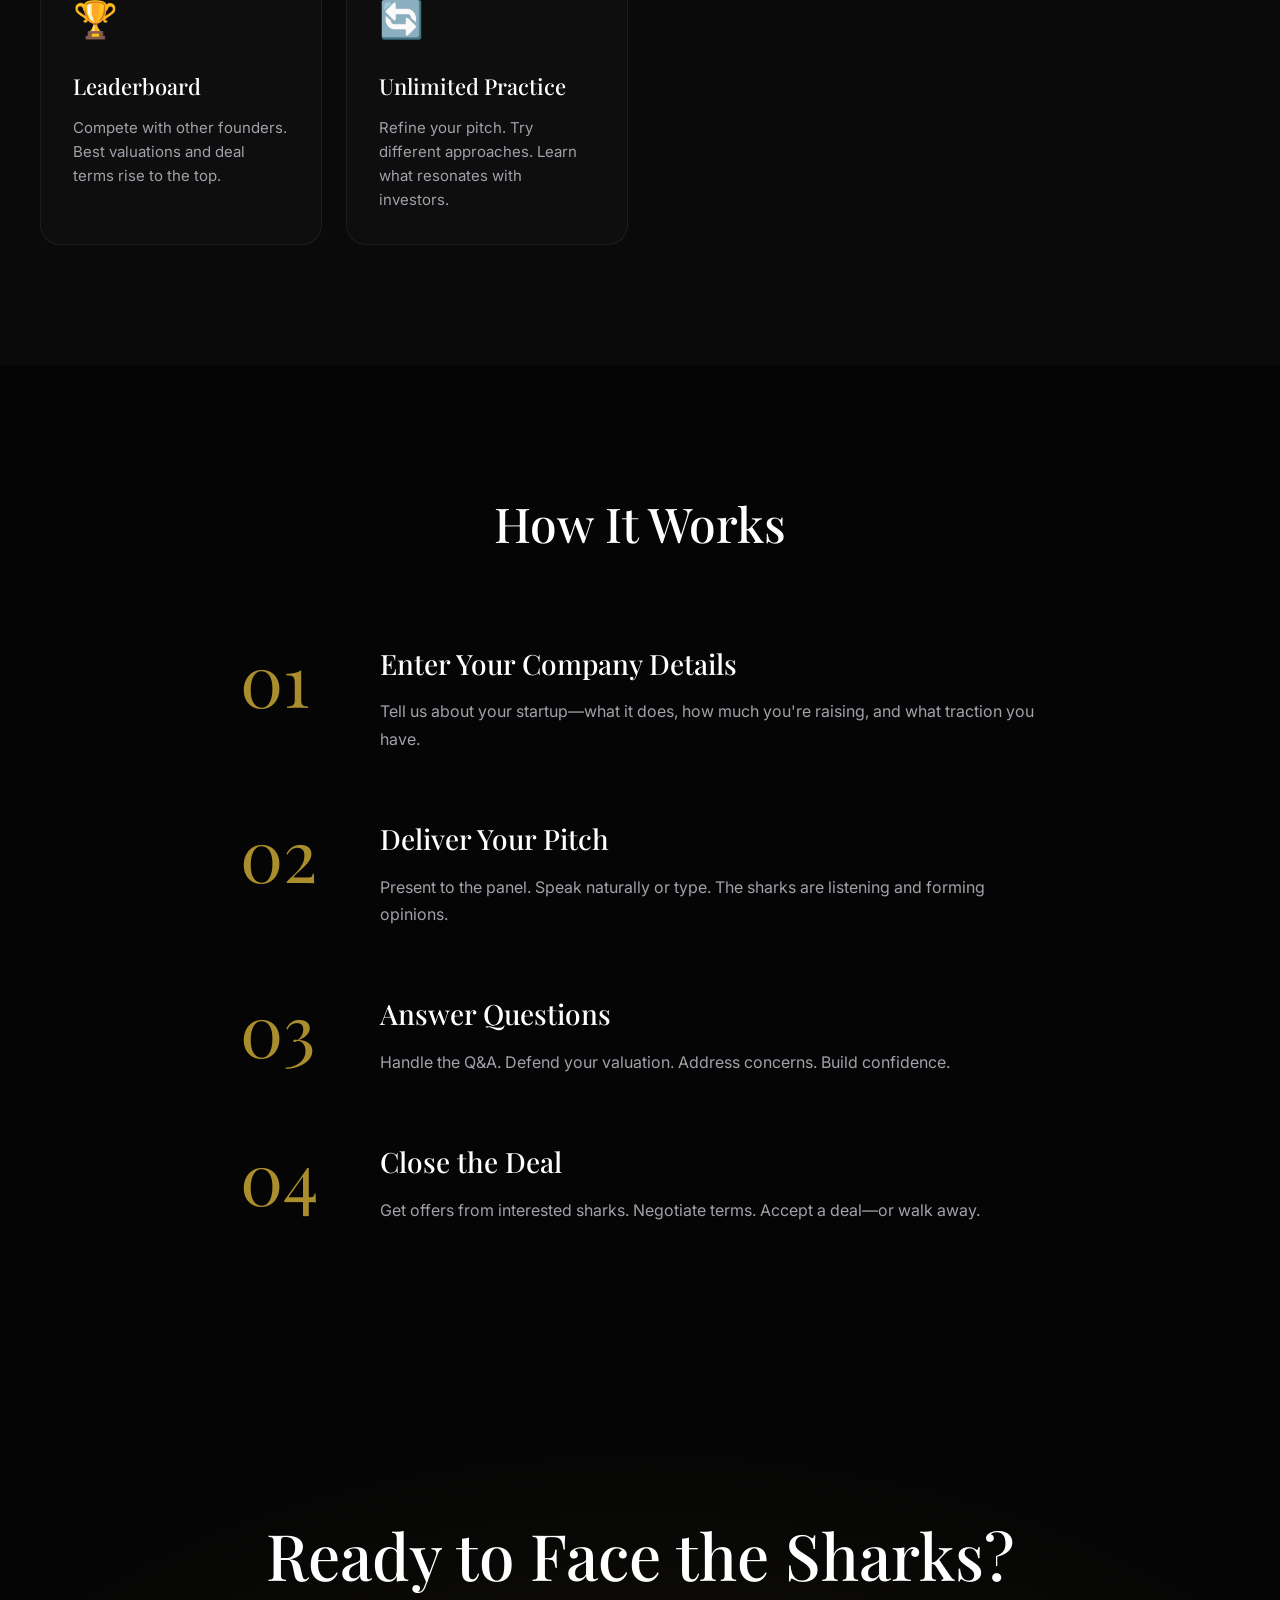
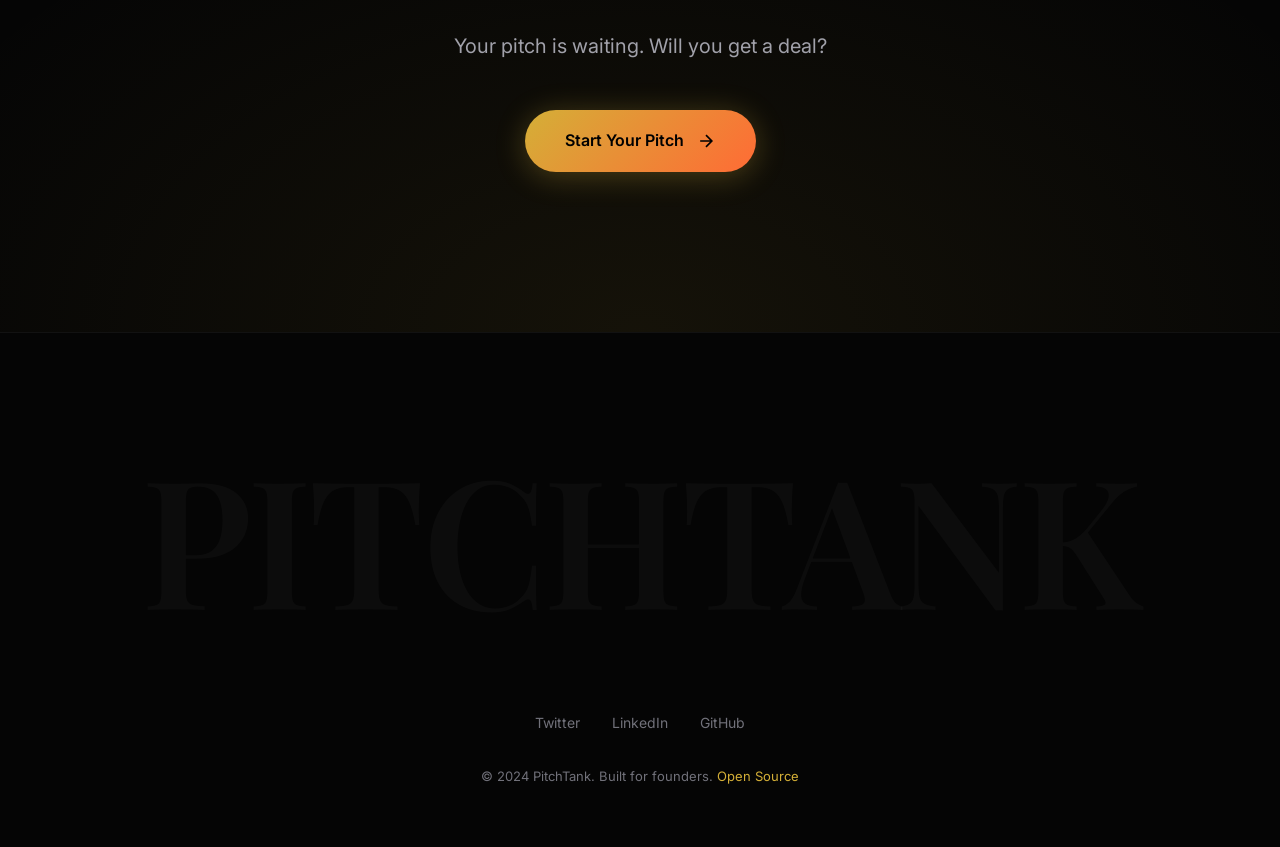
==== commit 6451c306: "Redesign landing page with Superdesign aesthetic Adapted from Superdesign React component to vanilla" ====
--- a/index.html
+++ b/index.html
@@ -3,44 +3,177 @@
 <head>
   <meta charset="UTF-8">
   <meta name="viewport" content="width=device-width, initial-scale=1.0">
-  <title>Shark Tank Simulator — Practice Your Pitch with AI Investors</title>
-  <meta name="description" content="Pitch your startup to 5 AI-powered investors inspired by Shark Tank. Get real-time feedback, negotiate deals, and sharpen your pitch skills.">
+  <title>PitchTank — Practice Your Pitch with AI Investors</title>
+  <meta name="description" content="Pitch your startup to 5 AI-powered investors. Get real-time feedback, negotiate deals, and sharpen your pitch skills.">
 
   <!-- Open Graph -->
-  <meta property="og:title" content="Shark Tank Simulator">
-  <meta property="og:description" content="Pitch your startup to AI investors. Get deals or get destroyed.">
+  <meta property="og:title" content="PitchTank — The AI Pitch Simulator">
+  <meta property="og:description" content="5 AI investors. One pitch. Real-time negotiation. Will you get a deal?">
   <meta property="og:type" content="website">
 
-  <!-- Fonts -->
+  <!-- Fonts - Playfair Display (elegant serif) + Inter (clean sans) -->
   <link rel="preconnect" href="https://fonts.googleapis.com">
   <link rel="preconnect" href="https://fonts.gstatic.com" crossorigin>
-  <link href="https://fonts.googleapis.com/css2?family=Bebas+Neue&family=Source+Sans+Pro:wght@400;600;700&display=swap" rel="stylesheet">
+  <link href="https://fonts.googleapis.com/css2?family=Playfair+Display:ital,wght@0,400;0,500;0,600;0,700;1,400;1,500&family=Inter:wght@300;400;500;600&display=swap" rel="stylesheet">
 
   <style>
+    /* ========================================
+       Design Tokens (Superdesign-inspired)
+       ======================================== */
     :root {
-      --shark-blue-deep: #0A1628;
-      --shark-blue-dark: #122A4A;
-      --gold-rich: #D4AF37;
-      --gold-bright: #FFD700;
-      --text-primary: #F8FAFC;
-      --text-secondary: #94A3B8;
-    }
-
-    * {
+      --bg-deep: #050505;
+      --bg-card: #111111;
+      --accent: #D4AF37;
+      --accent-glow: #FFD700;
+      --accent-warm: #FF6B35;
+      --text-primary: #FFFFFF;
+      --text-secondary: #A1A1AA;
+      --text-muted: #71717A;
+      --font-serif: 'Playfair Display', Georgia, serif;
+      --font-sans: 'Inter', -apple-system, sans-serif;
+    }
+
+    /* ========================================
+       Reset & Base
+       ======================================== */
+    *, *::before, *::after {
       box-sizing: border-box;
       margin: 0;
       padding: 0;
     }
 
+    html {
+      scroll-behavior: smooth;
+    }
+
     body {
-      font-family: 'Source Sans Pro', -apple-system, sans-serif;
-      background: linear-gradient(180deg, #050A12 0%, #0D1B2A 50%, var(--shark-blue-deep) 100%);
+      font-family: var(--font-sans);
+      background-color: var(--bg-deep);
       color: var(--text-primary);
       min-height: 100vh;
       overflow-x: hidden;
-    }
-
-    /* Hero Section */
+      line-height: 1.6;
+    }
+
+    ::selection {
+      background: var(--accent);
+      color: #000;
+    }
+
+    /* ========================================
+       Global Noise Overlay
+       ======================================== */
+    .noise-overlay {
+      position: fixed;
+      inset: 0;
+      z-index: 9999;
+      pointer-events: none;
+      opacity: 0.03;
+      mix-blend-mode: overlay;
+      background-image: url("data:image/svg+xml,%3Csvg viewBox='0 0 256 256' xmlns='http://www.w3.org/2000/svg'%3E%3Cfilter id='noise'%3E%3CfeTurbulence type='fractalNoise' baseFrequency='0.9' numOctaves='4' stitchTiles='stitch'/%3E%3C/filter%3E%3Crect width='100%25' height='100%25' filter='url(%23noise)'/%3E%3C/svg%3E");
+    }
+
+    /* ========================================
+       Scroll Reveal Animation
+       ======================================== */
+    .reveal {
+      opacity: 0;
+      transform: translateY(40px);
+      transition: opacity 0.8s cubic-bezier(0.22, 1, 0.36, 1),
+                  transform 0.8s cubic-bezier(0.22, 1, 0.36, 1);
+    }
+
+    .reveal.visible {
+      opacity: 1;
+      transform: translateY(0);
+    }
+
+    .reveal-delay-1 { transition-delay: 0.1s; }
+    .reveal-delay-2 { transition-delay: 0.2s; }
+    .reveal-delay-3 { transition-delay: 0.3s; }
+    .reveal-delay-4 { transition-delay: 0.4s; }
+
+    /* ========================================
+       Navigation
+       ======================================== */
+    .navbar {
+      position: fixed;
+      top: 0;
+      left: 0;
+      right: 0;
+      z-index: 100;
+      padding: 24px 0;
+      transition: all 0.5s cubic-bezier(0.22, 1, 0.36, 1);
+    }
+
+    .navbar.scrolled {
+      padding: 16px 0;
+      background: rgba(5, 5, 5, 0.8);
+      backdrop-filter: blur(12px);
+      border-bottom: 1px solid rgba(255, 255, 255, 0.05);
+    }
+
+    .navbar-inner {
+      max-width: 1200px;
+      margin: 0 auto;
+      padding: 0 24px;
+      display: flex;
+      align-items: center;
+      justify-content: space-between;
+    }
+
+    .logo {
+      font-family: var(--font-serif);
+      font-size: 24px;
+      font-weight: 600;
+      color: var(--text-primary);
+      text-decoration: none;
+      letter-spacing: -0.02em;
+    }
+
+    .nav-links {
+      display: none;
+      gap: 40px;
+      list-style: none;
+    }
+
+    @media (min-width: 768px) {
+      .nav-links {
+        display: flex;
+      }
+    }
+
+    .nav-links a {
+      color: var(--text-secondary);
+      text-decoration: none;
+      font-size: 14px;
+      font-weight: 500;
+      transition: color 0.3s ease;
+    }
+
+    .nav-links a:hover {
+      color: var(--text-primary);
+    }
+
+    .nav-cta {
+      background: var(--text-primary);
+      color: var(--bg-deep);
+      padding: 10px 24px;
+      border-radius: 100px;
+      font-size: 14px;
+      font-weight: 600;
+      text-decoration: none;
+      transition: all 0.3s ease;
+    }
+
+    .nav-cta:hover {
+      transform: scale(1.05);
+      box-shadow: 0 0 30px rgba(255, 255, 255, 0.2);
+    }
+
+    /* ========================================
+       Hero Section
+       ======================================== */
     .hero {
       min-height: 100vh;
       display: flex;
@@ -48,366 +181,819 @@
       align-items: center;
       justify-content: center;
       text-align: center;
-      padding: 40px 20px;
+      padding: 120px 24px 80px;
       position: relative;
-    }
-
-    .hero::before {
+      overflow: hidden;
+    }
+
+    /* Atmospheric Background */
+    .hero-atmosphere {
+      position: absolute;
+      inset: 0;
+      z-index: 0;
+      pointer-events: none;
+    }
+
+    .hero-atmosphere::before {
       content: '';
       position: absolute;
-      inset: 0;
-      background:
-        radial-gradient(ellipse at 30% 20%, rgba(212, 175, 55, 0.1) 0%, transparent 50%),
-        radial-gradient(ellipse at 70% 80%, rgba(37, 99, 235, 0.1) 0%, transparent 50%);
+      top: -20%;
+      left: -10%;
+      width: 120%;
+      height: 80%;
+      background: radial-gradient(ellipse at center, rgba(212, 175, 55, 0.15) 0%, transparent 60%);
+      filter: blur(60px);
+      animation: atmospherePulse 8s ease-in-out infinite;
+    }
+
+    .hero-atmosphere::after {
+      content: '';
+      position: absolute;
+      bottom: 0;
+      left: 0;
+      right: 0;
+      height: 50%;
+      background: linear-gradient(to top, var(--bg-deep) 0%, transparent 100%);
+    }
+
+    @keyframes atmospherePulse {
+      0%, 100% { opacity: 0.8; transform: scale(1); }
+      50% { opacity: 1; transform: scale(1.05); }
+    }
+
+    /* Floating Elements */
+    .floating-element {
+      position: absolute;
       pointer-events: none;
+      opacity: 0.6;
+      filter: blur(1px);
+    }
+
+    .floating-element-1 {
+      top: 15%;
+      left: 10%;
+      width: 300px;
+      height: 300px;
+      background: radial-gradient(circle, rgba(212, 175, 55, 0.1) 0%, transparent 70%);
+      animation: float1 12s ease-in-out infinite;
+    }
+
+    .floating-element-2 {
+      bottom: 20%;
+      right: 10%;
+      width: 400px;
+      height: 400px;
+      background: radial-gradient(circle, rgba(255, 107, 53, 0.08) 0%, transparent 70%);
+      animation: float2 15s ease-in-out infinite;
+    }
+
+    @keyframes float1 {
+      0%, 100% { transform: translate(0, 0) rotate(0deg); }
+      50% { transform: translate(20px, -30px) rotate(5deg); }
+    }
+
+    @keyframes float2 {
+      0%, 100% { transform: translate(0, 0) rotate(0deg); }
+      50% { transform: translate(-30px, 20px) rotate(-5deg); }
+    }
+
+    .hero-content {
+      position: relative;
+      z-index: 10;
+      max-width: 900px;
     }
 
     .hero-badge {
-      background: rgba(212, 175, 55, 0.15);
-      border: 1px solid var(--gold-rich);
-      color: var(--gold-bright);
+      display: inline-block;
+      background: rgba(212, 175, 55, 0.1);
+      border: 1px solid rgba(212, 175, 55, 0.3);
+      color: var(--accent-glow);
       padding: 8px 20px;
-      border-radius: 50px;
-      font-size: 14px;
+      border-radius: 100px;
+      font-size: 12px;
       font-weight: 600;
+      letter-spacing: 0.1em;
+      text-transform: uppercase;
+      margin-bottom: 40px;
+    }
+
+    .hero-title {
+      font-family: var(--font-serif);
+      font-size: clamp(48px, 10vw, 100px);
+      font-weight: 500;
+      line-height: 1.0;
+      letter-spacing: -0.02em;
       margin-bottom: 32px;
-      letter-spacing: 0.05em;
-    }
-
-    .hero-title {
-      font-family: 'Bebas Neue', sans-serif;
-      font-size: clamp(64px, 12vw, 120px);
-      line-height: 0.9;
-      color: var(--text-primary);
-      margin-bottom: 24px;
-      letter-spacing: 0.02em;
-    }
-
-    .hero-title span {
-      color: var(--gold-bright);
-      text-shadow: 0 0 40px rgba(255, 215, 0, 0.5);
+      color: rgba(255, 240, 220, 0.95);
+      text-shadow: 0 0 80px rgba(212, 175, 55, 0.3);
+    }
+
+    .hero-title em {
+      font-style: italic;
+      font-weight: 400;
+      color: var(--accent-glow);
     }
 
     .hero-subtitle {
-      font-size: clamp(18px, 3vw, 24px);
+      font-size: clamp(16px, 2vw, 20px);
       color: var(--text-secondary);
-      max-width: 600px;
-      margin-bottom: 48px;
-      line-height: 1.6;
-    }
-
+      max-width: 500px;
+      margin: 0 auto 48px;
+      font-weight: 300;
+      line-height: 1.7;
+    }
+
+    /* CTA Buttons */
     .hero-cta {
       display: flex;
-      gap: 16px;
-      flex-wrap: wrap;
-      justify-content: center;
-      margin-bottom: 64px;
-    }
-
-    .btn {
-      padding: 16px 32px;
-      font-size: 18px;
-      font-weight: 700;
-      border-radius: 8px;
-      cursor: pointer;
-      transition: all 0.2s ease;
-      text-decoration: none;
+      flex-direction: column;
+      align-items: center;
+      gap: 24px;
+    }
+
+    .btn-primary {
+      position: relative;
       display: inline-flex;
       align-items: center;
-      gap: 10px;
-    }
-
-    .btn--primary {
-      background: linear-gradient(135deg, var(--gold-rich) 0%, #F59E0B 100%);
+      gap: 12px;
+      background: linear-gradient(135deg, var(--accent) 0%, var(--accent-warm) 100%);
       color: #000;
-      border: none;
-      box-shadow: 0 4px 24px rgba(212, 175, 55, 0.4);
-    }
-
-    .btn--primary:hover {
-      transform: translateY(-2px);
-      box-shadow: 0 8px 32px rgba(212, 175, 55, 0.5);
-    }
-
-    .btn--secondary {
-      background: transparent;
-      color: var(--text-primary);
-      border: 2px solid var(--text-secondary);
-    }
-
-    .btn--secondary:hover {
-      border-color: var(--gold-rich);
-      color: var(--gold-bright);
+      padding: 18px 40px;
+      border-radius: 100px;
+      font-size: 16px;
+      font-weight: 600;
+      text-decoration: none;
+      transition: all 0.3s ease;
+      box-shadow: 0 4px 30px rgba(212, 175, 55, 0.3);
+    }
+
+    .btn-primary:hover {
+      transform: translateY(-3px);
+      box-shadow: 0 8px 40px rgba(212, 175, 55, 0.5);
+    }
+
+    .btn-primary svg {
+      transition: transform 0.3s ease;
+    }
+
+    .btn-primary:hover svg {
+      transform: translateX(4px);
+    }
+
+    .scroll-hint {
+      display: inline-flex;
+      align-items: center;
+      gap: 8px;
+      color: var(--text-muted);
+      font-size: 12px;
+      text-transform: uppercase;
+      letter-spacing: 0.15em;
+      cursor: pointer;
+      transition: color 0.3s ease;
+    }
+
+    .scroll-hint:hover {
+      color: var(--text-secondary);
     }
 
     /* Shark Avatars */
     .sharks-preview {
       display: flex;
-      gap: -12px;
-      margin-bottom: 16px;
+      justify-content: center;
+      margin-top: 64px;
     }
 
     .shark-avatar {
-      width: 56px;
-      height: 56px;
+      width: 64px;
+      height: 64px;
       border-radius: 50%;
-      border: 3px solid var(--shark-blue-deep);
-      margin-left: -12px;
+      border: 3px solid var(--bg-deep);
+      margin-left: -16px;
       object-fit: cover;
+      transition: all 0.3s ease;
+      filter: grayscale(30%);
     }
 
     .shark-avatar:first-child {
       margin-left: 0;
     }
 
+    .shark-avatar:hover {
+      transform: translateY(-8px) scale(1.1);
+      filter: grayscale(0%);
+      z-index: 10;
+      box-shadow: 0 10px 30px rgba(0, 0, 0, 0.5);
+    }
+
     .sharks-label {
-      color: var(--text-secondary);
-      font-size: 14px;
-    }
-
-    /* Features Section */
+      color: var(--text-muted);
+      font-size: 13px;
+      margin-top: 16px;
+      letter-spacing: 0.05em;
+    }
+
+    /* ========================================
+       Mission Section
+       ======================================== */
+    .mission {
+      padding: 160px 24px;
+      position: relative;
+    }
+
+    .mission-inner {
+      max-width: 900px;
+      margin: 0 auto;
+      text-align: center;
+    }
+
+    .mission-text {
+      font-family: var(--font-serif);
+      font-size: clamp(28px, 5vw, 48px);
+      font-weight: 400;
+      line-height: 1.4;
+      color: rgba(255, 255, 255, 0.9);
+      margin-bottom: 32px;
+    }
+
+    .mission-subtext {
+      font-size: 18px;
+      color: var(--text-muted);
+      font-weight: 300;
+      max-width: 600px;
+      margin: 0 auto;
+    }
+
+    /* ========================================
+       Cards Section (Parallax)
+       ======================================== */
+    .cards-section {
+      padding: 120px 24px;
+      position: relative;
+      overflow: hidden;
+    }
+
+    .cards-section-title {
+      font-family: var(--font-serif);
+      font-size: clamp(40px, 8vw, 72px);
+      font-weight: 500;
+      text-align: center;
+      margin-bottom: 80px;
+      line-height: 1.1;
+    }
+
+    .cards-section-title em {
+      font-style: italic;
+      font-weight: 400;
+    }
+
+    .cards-grid {
+      display: grid;
+      grid-template-columns: 1fr;
+      gap: 32px;
+      max-width: 1000px;
+      margin: 0 auto;
+    }
+
+    @media (min-width: 768px) {
+      .cards-grid {
+        grid-template-columns: 1fr 1fr;
+      }
+    }
+
+    .parallax-card {
+      transition: transform 0.1s ease-out;
+    }
+
+    .card {
+      border-radius: 24px;
+      padding: 40px;
+      aspect-ratio: 4 / 5;
+      display: flex;
+      flex-direction: column;
+      justify-content: space-between;
+      cursor: pointer;
+      transition: all 0.4s cubic-bezier(0.22, 1, 0.36, 1);
+    }
+
+    .card--accent {
+      background: linear-gradient(135deg, var(--accent) 0%, var(--accent-warm) 100%);
+      color: #000;
+    }
+
+    .card--dark {
+      background: var(--bg-card);
+      border: 1px solid rgba(255, 255, 255, 0.1);
+      color: var(--text-primary);
+    }
+
+    .card:hover {
+      transform: translateY(-8px);
+    }
+
+    .card--accent:hover {
+      box-shadow: 0 20px 60px rgba(212, 175, 55, 0.3);
+    }
+
+    .card--dark:hover {
+      border-color: var(--accent);
+    }
+
+    .card-header {
+      display: flex;
+      justify-content: space-between;
+      align-items: flex-start;
+    }
+
+    .card-icon {
+      width: 48px;
+      height: 48px;
+      border-radius: 50%;
+      display: flex;
+      align-items: center;
+      justify-content: center;
+      transition: transform 0.4s ease;
+    }
+
+    .card--accent .card-icon {
+      background: rgba(0, 0, 0, 0.1);
+    }
+
+    .card--dark .card-icon {
+      background: rgba(255, 255, 255, 0.05);
+    }
+
+    .card:hover .card-icon {
+      transform: rotate(45deg);
+    }
+
+    .card-number {
+      font-size: 13px;
+      font-weight: 500;
+      padding: 6px 14px;
+      border-radius: 100px;
+    }
+
+    .card--accent .card-number {
+      border: 1px solid rgba(0, 0, 0, 0.2);
+      color: rgba(0, 0, 0, 0.7);
+    }
+
+    .card--dark .card-number {
+      border: 1px solid rgba(255, 255, 255, 0.1);
+      color: var(--text-muted);
+    }
+
+    .card-content h3 {
+      font-family: var(--font-serif);
+      font-size: clamp(32px, 4vw, 44px);
+      font-weight: 500;
+      line-height: 1.1;
+      margin-bottom: 16px;
+    }
+
+    .card-content p {
+      font-size: 16px;
+      line-height: 1.6;
+      opacity: 0.8;
+    }
+
+    .card-divider {
+      height: 1px;
+      margin-top: 32px;
+    }
+
+    .card--accent .card-divider {
+      background: rgba(0, 0, 0, 0.1);
+    }
+
+    .card--dark .card-divider {
+      background: rgba(255, 255, 255, 0.1);
+    }
+
+    /* ========================================
+       Features Grid
+       ======================================== */
     .features {
-      padding: 100px 20px;
+      padding: 120px 24px;
+      background: rgba(255, 255, 255, 0.02);
+    }
+
+    .features-inner {
       max-width: 1200px;
       margin: 0 auto;
     }
 
     .features-title {
-      font-family: 'Bebas Neue', sans-serif;
+      font-family: var(--font-serif);
       font-size: 48px;
+      font-weight: 500;
       text-align: center;
       margin-bottom: 64px;
-      color: var(--text-primary);
     }
 
     .features-grid {
       display: grid;
-      grid-template-columns: repeat(auto-fit, minmax(300px, 1fr));
-      gap: 32px;
+      grid-template-columns: repeat(auto-fit, minmax(280px, 1fr));
+      gap: 24px;
     }
 
     .feature-card {
-      background: rgba(255, 255, 255, 0.03);
-      border: 1px solid rgba(255, 255, 255, 0.1);
-      border-radius: 16px;
+      background: rgba(255, 255, 255, 0.02);
+      border: 1px solid rgba(255, 255, 255, 0.06);
+      border-radius: 20px;
       padding: 32px;
-      transition: all 0.3s ease;
+      transition: all 0.4s ease;
     }
 
     .feature-card:hover {
-      border-color: var(--gold-rich);
+      background: rgba(255, 255, 255, 0.04);
+      border-color: rgba(212, 175, 55, 0.3);
       transform: translateY(-4px);
     }
 
     .feature-icon {
-      font-size: 40px;
+      font-size: 36px;
       margin-bottom: 20px;
     }
 
     .feature-title {
+      font-family: var(--font-serif);
       font-size: 22px;
-      font-weight: 700;
+      font-weight: 500;
       margin-bottom: 12px;
-      color: var(--text-primary);
     }
 
     .feature-desc {
       color: var(--text-secondary);
+      font-size: 15px;
       line-height: 1.6;
     }
 
-    /* How It Works */
+    /* ========================================
+       How It Works
+       ======================================== */
     .how-it-works {
-      padding: 100px 20px;
-      background: rgba(0, 0, 0, 0.3);
+      padding: 120px 24px;
     }
 
     .how-it-works-inner {
-      max-width: 1000px;
+      max-width: 800px;
       margin: 0 auto;
     }
 
     .how-title {
-      font-family: 'Bebas Neue', sans-serif;
+      font-family: var(--font-serif);
       font-size: 48px;
+      font-weight: 500;
       text-align: center;
-      margin-bottom: 64px;
+      margin-bottom: 80px;
     }
 
     .steps {
       display: flex;
       flex-direction: column;
-      gap: 48px;
+      gap: 64px;
     }
 
     .step {
       display: flex;
-      gap: 32px;
+      gap: 40px;
       align-items: flex-start;
     }
 
     .step-number {
-      font-family: 'Bebas Neue', sans-serif;
-      font-size: 64px;
-      color: var(--gold-rich);
+      font-family: var(--font-serif);
+      font-size: 72px;
+      font-weight: 400;
+      color: var(--accent);
       line-height: 1;
-      min-width: 80px;
+      min-width: 100px;
+      opacity: 0.8;
     }
 
     .step-content h3 {
-      font-size: 24px;
-      margin-bottom: 8px;
+      font-family: var(--font-serif);
+      font-size: 28px;
+      font-weight: 500;
+      margin-bottom: 12px;
     }
 
     .step-content p {
       color: var(--text-secondary);
-      line-height: 1.6;
-    }
-
-    /* Final CTA */
+      font-size: 16px;
+      line-height: 1.7;
+    }
+
+    @media (max-width: 600px) {
+      .step {
+        flex-direction: column;
+        gap: 16px;
+        text-align: center;
+      }
+
+      .step-number {
+        min-width: auto;
+        font-size: 56px;
+      }
+    }
+
+    /* ========================================
+       Final CTA
+       ======================================== */
     .final-cta {
-      padding: 100px 20px;
+      padding: 160px 24px;
       text-align: center;
-      background: linear-gradient(180deg, transparent 0%, rgba(212, 175, 55, 0.05) 100%);
+      position: relative;
+      overflow: hidden;
+    }
+
+    .final-cta::before {
+      content: '';
+      position: absolute;
+      bottom: 0;
+      left: 50%;
+      transform: translateX(-50%);
+      width: 150%;
+      height: 100%;
+      background: radial-gradient(ellipse at bottom center, rgba(212, 175, 55, 0.08) 0%, transparent 60%);
+      pointer-events: none;
+    }
+
+    .final-cta-content {
+      position: relative;
+      z-index: 10;
     }
 
     .final-cta h2 {
-      font-family: 'Bebas Neue', sans-serif;
-      font-size: 56px;
+      font-family: var(--font-serif);
+      font-size: clamp(40px, 8vw, 64px);
+      font-weight: 500;
       margin-bottom: 24px;
     }
 
     .final-cta p {
       color: var(--text-secondary);
       font-size: 20px;
-      margin-bottom: 40px;
-    }
-
-    /* Footer */
+      margin-bottom: 48px;
+    }
+
+    /* ========================================
+       Footer
+       ======================================== */
     footer {
-      padding: 40px 20px;
-      text-align: center;
-      color: var(--text-secondary);
+      padding: 60px 24px;
+      border-top: 1px solid rgba(255, 255, 255, 0.05);
+      position: relative;
+      overflow: hidden;
+    }
+
+    .footer-inner {
+      max-width: 1200px;
+      margin: 0 auto;
+      display: flex;
+      flex-direction: column;
+      align-items: center;
+      gap: 32px;
+    }
+
+    .footer-brand {
+      font-family: var(--font-serif);
+      font-size: 14vw;
+      font-weight: 600;
+      color: rgba(255, 255, 255, 0.03);
+      letter-spacing: -0.02em;
+      user-select: none;
+      white-space: nowrap;
+    }
+
+    .footer-links {
+      display: flex;
+      gap: 32px;
+    }
+
+    .footer-links a {
+      color: var(--text-muted);
+      text-decoration: none;
       font-size: 14px;
-      border-top: 1px solid rgba(255, 255, 255, 0.1);
-    }
-
-    footer a {
-      color: var(--gold-rich);
+      transition: color 0.3s ease;
+    }
+
+    .footer-links a:hover {
+      color: var(--text-primary);
+    }
+
+    .footer-copy {
+      color: var(--text-muted);
+      font-size: 13px;
+    }
+
+    .footer-copy a {
+      color: var(--accent);
       text-decoration: none;
     }
 
-    /* Mobile */
+    /* ========================================
+       Mobile Responsive
+       ======================================== */
     @media (max-width: 600px) {
       .hero-cta {
-        flex-direction: column;
         width: 100%;
         padding: 0 20px;
       }
 
-      .btn {
+      .btn-primary {
         width: 100%;
         justify-content: center;
       }
 
-      .step {
-        flex-direction: column;
-        text-align: center;
+      .cards-grid {
+        gap: 24px;
       }
 
-      .step-number {
-        min-width: auto;
+      .card {
+        aspect-ratio: auto;
+        min-height: 400px;
       }
     }
   </style>
 </head>
 <body>
 
+  <!-- Noise Overlay -->
+  <div class="noise-overlay"></div>
+
+  <!-- Navigation -->
+  <nav class="navbar" id="navbar">
+    <div class="navbar-inner">
+      <a href="#" class="logo">PitchTank.</a>
+      <ul class="nav-links">
+        <li><a href="#features">Features</a></li>
+        <li><a href="#how-it-works">How It Works</a></li>
+      </ul>
+      <a href="app.html" class="nav-cta">Enter Tank</a>
+    </div>
+  </nav>
+
   <!-- Hero Section -->
   <section class="hero">
-    <div class="hero-badge">AI-POWERED PITCH SIMULATOR</div>
-
-    <h1 class="hero-title">
-      PITCH TO<br><span>THE SHARKS</span>
-    </h1>
-
-    <p class="hero-subtitle">
-      5 AI investors. One pitch. Real-time negotiation.
-      Practice your startup pitch and see if you can close a deal.
-    </p>
-
-    <div class="hero-cta">
-      <a href="app.html" class="btn btn--primary">
-        Enter the Tank
-        <svg width="20" height="20" viewBox="0 0 24 24" fill="none" stroke="currentColor" stroke-width="2">
-          <path d="M5 12h14M12 5l7 7-7 7"/>
-        </svg>
-      </a>
-      <a href="#how-it-works" class="btn btn--secondary">
-        How It Works
-      </a>
-    </div>
-
-    <div class="sharks-preview">
-      <img class="shark-avatar" src="images/sharks/marc_cuban.jpg" alt="Mark Cuban">
-      <img class="shark-avatar" src="images/sharks/kevin_oleary.jpg" alt="Kevin O'Leary">
-      <img class="shark-avatar" src="images/sharks/lori_greiner.jpg" alt="Lori Greiner">
-      <img class="shark-avatar" src="images/sharks/richard_branson.jpg" alt="Richard Branson">
-      <img class="shark-avatar" src="images/sharks/robert_herjavec.jpg" alt="Robert Herjavec">
-    </div>
-    <p class="sharks-label">Meet your investors</p>
-  </section>
-
-  <!-- Features Section -->
-  <section class="features">
-    <h2 class="features-title">Why Pitch Here?</h2>
-
-    <div class="features-grid">
-      <div class="feature-card">
-        <div class="feature-icon">🎯</div>
-        <h3 class="feature-title">Real-Time AI Reactions</h3>
-        <p class="feature-desc">Each shark has unique personality, investment thesis, and deal preferences. Watch their confidence shift as you pitch.</p>
+    <div class="hero-atmosphere"></div>
+    <div class="floating-element floating-element-1"></div>
+    <div class="floating-element floating-element-2"></div>
+
+    <div class="hero-content">
+      <div class="reveal">
+        <span class="hero-badge">AI-Powered Pitch Simulator</span>
       </div>
 
-      <div class="feature-card">
-        <div class="feature-icon">💰</div>
-        <h3 class="feature-title">Negotiate Deals</h3>
-        <p class="feature-desc">Get offers, counter-offer, and close deals. Handle SAFE notes, royalty deals, and equity negotiations.</p>
+      <h1 class="hero-title reveal reveal-delay-1">
+        PitchTank.<br>
+        <em>Face the investors.</em>
+      </h1>
+
+      <p class="hero-subtitle reveal reveal-delay-2">
+        5 AI investors. One pitch. Real-time negotiation.
+        Practice your startup pitch and see if you can close a deal.
+      </p>
+
+      <div class="hero-cta reveal reveal-delay-3">
+        <a href="app.html" class="btn-primary">
+          Enter the Tank
+          <svg width="20" height="20" viewBox="0 0 24 24" fill="none" stroke="currentColor" stroke-width="2">
+            <path d="M5 12h14M12 5l7 7-7 7"/>
+          </svg>
+        </a>
+        <a href="#how-it-works" class="scroll-hint">
+          <span>Scroll to explore</span>
+          <svg width="16" height="16" viewBox="0 0 24 24" fill="none" stroke="currentColor" stroke-width="2">
+            <path d="M12 5v14M5 12l7 7 7-7"/>
+          </svg>
+        </a>
       </div>
 
-      <div class="feature-card">
-        <div class="feature-icon">🎤</div>
-        <h3 class="feature-title">Voice-Powered</h3>
-        <p class="feature-desc">Speak your pitch naturally. AI sharks respond with their own voices. It's like a real pitch meeting.</p>
-      </div>
-
-      <div class="feature-card">
-        <div class="feature-icon">📊</div>
-        <h3 class="feature-title">Confidence Tracking</h3>
-        <p class="feature-desc">See real-time confidence bars. Know exactly when a shark is interested—or about to go out.</p>
-      </div>
-
-      <div class="feature-card">
-        <div class="feature-icon">🏆</div>
-        <h3 class="feature-title">Leaderboard</h3>
-        <p class="feature-desc">Compete with other founders. Best valuations and deal terms rise to the top.</p>
-      </div>
-
-      <div class="feature-card">
-        <div class="feature-icon">🔄</div>
-        <h3 class="feature-title">Unlimited Practice</h3>
-        <p class="feature-desc">Refine your pitch. Try different approaches. Learn what resonates with investors.</p>
+      <div class="reveal reveal-delay-4">
+        <div class="sharks-preview">
+          <img class="shark-avatar" src="images/sharks/marc_cuban.jpg" alt="Mark Cuban">
+          <img class="shark-avatar" src="images/sharks/kevin_oleary.jpg" alt="Kevin O'Leary">
+          <img class="shark-avatar" src="images/sharks/lori_greiner.jpg" alt="Lori Greiner">
+          <img class="shark-avatar" src="images/sharks/richard_branson.jpg" alt="Richard Branson">
+          <img class="shark-avatar" src="images/sharks/robert_herjavec.jpg" alt="Robert Herjavec">
+        </div>
+        <p class="sharks-label">Meet your investors</p>
       </div>
     </div>
   </section>
 
+  <!-- Mission Section -->
+  <section class="mission">
+    <div class="mission-inner">
+      <p class="mission-text reveal">
+        We simulate the pressure so you can master the pitch.
+      </p>
+      <p class="mission-subtext reveal reveal-delay-1">
+        Every great founder has faced rejection. Practice here, succeed out there.
+      </p>
+    </div>
+  </section>
+
+  <!-- Cards Section -->
+  <section class="cards-section">
+    <h2 class="cards-section-title reveal">
+      Define your<br><em>pitch presence</em>
+    </h2>
+
+    <div class="cards-grid">
+      <!-- Card 1 - Gold -->
+      <div class="parallax-card" data-parallax="true" data-rotate="-3">
+        <div class="card card--accent reveal">
+          <div class="card-header">
+            <div class="card-icon">
+              <svg width="24" height="24" viewBox="0 0 24 24" fill="none" stroke="currentColor" stroke-width="2">
+                <polygon points="12 2 15.09 8.26 22 9.27 17 14.14 18.18 21.02 12 17.77 5.82 21.02 7 14.14 2 9.27 8.91 8.26 12 2"/>
+              </svg>
+            </div>
+            <span class="card-number">01</span>
+          </div>
+          <div class="card-content">
+            <h3>First-Time<br>Founders</h3>
+            <p>You have the idea. We give you the arena to test it before the real stakes arrive.</p>
+          </div>
+          <div class="card-divider"></div>
+        </div>
+      </div>
+
+      <!-- Card 2 - Dark -->
+      <div class="parallax-card" data-parallax="true" data-rotate="3">
+        <div class="card card--dark reveal reveal-delay-2">
+          <div class="card-header">
+            <div class="card-icon">
+              <svg width="24" height="24" viewBox="0 0 24 24" fill="none" stroke="currentColor" stroke-width="2">
+                <path d="M5 12h14M12 5l7 7-7 7"/>
+              </svg>
+            </div>
+            <span class="card-number">02</span>
+          </div>
+          <div class="card-content">
+            <h3>Serial<br>Entrepreneurs</h3>
+            <p>You've done this before. Now refine your edge and close even harder deals.</p>
+          </div>
+          <div class="card-divider"></div>
+        </div>
+      </div>
+    </div>
+  </section>
+
+  <!-- Features Section -->
+  <section class="features" id="features">
+    <div class="features-inner">
+      <h2 class="features-title reveal">Why Pitch Here?</h2>
+
+      <div class="features-grid">
+        <div class="feature-card reveal">
+          <div class="feature-icon">🎯</div>
+          <h3 class="feature-title">Real-Time AI Reactions</h3>
+          <p class="feature-desc">Each shark has unique personality, investment thesis, and deal preferences. Watch their confidence shift as you pitch.</p>
+        </div>
+
+        <div class="feature-card reveal reveal-delay-1">
+          <div class="feature-icon">💰</div>
+          <h3 class="feature-title">Negotiate Deals</h3>
+          <p class="feature-desc">Get offers, counter-offer, and close deals. Handle SAFE notes, royalty deals, and equity negotiations.</p>
+        </div>
+
+        <div class="feature-card reveal reveal-delay-2">
+          <div class="feature-icon">🎤</div>
+          <h3 class="feature-title">Voice-Powered</h3>
+          <p class="feature-desc">Speak your pitch naturally. AI sharks respond with their own voices. It's like a real pitch meeting.</p>
+        </div>
+
+        <div class="feature-card reveal reveal-delay-1">
+          <div class="feature-icon">📊</div>
+          <h3 class="feature-title">Confidence Tracking</h3>
+          <p class="feature-desc">See real-time confidence bars. Know exactly when a shark is interested—or about to go out.</p>
+        </div>
+
+        <div class="feature-card reveal reveal-delay-2">
+          <div class="feature-icon">🏆</div>
+          <h3 class="feature-title">Leaderboard</h3>
+          <p class="feature-desc">Compete with other founders. Best valuations and deal terms rise to the top.</p>
+        </div>
+
+        <div class="feature-card reveal reveal-delay-3">
+          <div class="feature-icon">🔄</div>
+          <h3 class="feature-title">Unlimited Practice</h3>
+          <p class="feature-desc">Refine your pitch. Try different approaches. Learn what resonates with investors.</p>
+        </div>
+      </div>
+    </div>
+  </section>
+
   <!-- How It Works -->
   <section class="how-it-works" id="how-it-works">
     <div class="how-it-works-inner">
-      <h2 class="how-title">How It Works</h2>
+      <h2 class="how-title reveal">How It Works</h2>
 
       <div class="steps">
-        <div class="step">
+        <div class="step reveal">
           <div class="step-number">01</div>
           <div class="step-content">
             <h3>Enter Your Company Details</h3>
@@ -415,7 +1001,7 @@
           </div>
         </div>
 
-        <div class="step">
+        <div class="step reveal reveal-delay-1">
           <div class="step-number">02</div>
           <div class="step-content">
             <h3>Deliver Your Pitch</h3>
@@ -423,7 +1009,7 @@
           </div>
         </div>
 
-        <div class="step">
+        <div class="step reveal reveal-delay-2">
           <div class="step-number">03</div>
           <div class="step-content">
             <h3>Answer Questions</h3>
@@ -431,7 +1017,7 @@
           </div>
         </div>
 
-        <div class="step">
+        <div class="step reveal reveal-delay-3">
           <div class="step-number">04</div>
           <div class="step-content">
             <h3>Close the Deal</h3>
@@ -444,20 +1030,76 @@
 
   <!-- Final CTA -->
   <section class="final-cta">
-    <h2>Ready to Face the Sharks?</h2>
-    <p>Your pitch is waiting. Will you get a deal?</p>
-    <a href="app.html" class="btn btn--primary">
-      Start Your Pitch
-      <svg width="20" height="20" viewBox="0 0 24 24" fill="none" stroke="currentColor" stroke-width="2">
-        <path d="M5 12h14M12 5l7 7-7 7"/>
-      </svg>
-    </a>
+    <div class="final-cta-content">
+      <h2 class="reveal">Ready to Face the Sharks?</h2>
+      <p class="reveal reveal-delay-1">Your pitch is waiting. Will you get a deal?</p>
+      <a href="app.html" class="btn-primary reveal reveal-delay-2">
+        Start Your Pitch
+        <svg width="20" height="20" viewBox="0 0 24 24" fill="none" stroke="currentColor" stroke-width="2">
+          <path d="M5 12h14M12 5l7 7-7 7"/>
+        </svg>
+      </a>
+    </div>
   </section>
 
   <!-- Footer -->
   <footer>
-    <p>Built for founders who want to sharpen their pitch. <a href="https://github.com/mirage-sudo183/shark-tank-simulator">Open Source</a></p>
+    <div class="footer-inner">
+      <div class="footer-brand">PITCHTANK</div>
+      <div class="footer-links">
+        <a href="#">Twitter</a>
+        <a href="#">LinkedIn</a>
+        <a href="https://github.com/mirage-sudo183/shark-tank-simulator">GitHub</a>
+      </div>
+      <p class="footer-copy">© 2024 PitchTank. Built for founders. <a href="https://github.com/mirage-sudo183/shark-tank-simulator">Open Source</a></p>
+    </div>
   </footer>
+
+  <!-- Scroll Reveal & Parallax Script -->
+  <script>
+    // Navbar scroll effect
+    const navbar = document.getElementById('navbar');
+    window.addEventListener('scroll', () => {
+      if (window.scrollY > 50) {
+        navbar.classList.add('scrolled');
+      } else {
+        navbar.classList.remove('scrolled');
+      }
+    });
+
+    // Scroll reveal
+    const revealElements = document.querySelectorAll('.reveal');
+
+    const revealOnScroll = () => {
+      const windowHeight = window.innerHeight;
+      revealElements.forEach(el => {
+        const elementTop = el.getBoundingClientRect().top;
+        const revealPoint = 150;
+
+        if (elementTop < windowHeight - revealPoint) {
+          el.classList.add('visible');
+        }
+      });
+    };
+
+    window.addEventListener('scroll', revealOnScroll);
+    window.addEventListener('load', revealOnScroll);
+
+    // Parallax cards
+    const parallaxCards = document.querySelectorAll('[data-parallax="true"]');
+
+    window.addEventListener('scroll', () => {
+      parallaxCards.forEach(card => {
+        const rect = card.getBoundingClientRect();
+        const scrollProgress = (window.innerHeight - rect.top) / (window.innerHeight + rect.height);
+        const rotate = parseFloat(card.dataset.rotate) || 0;
+        const rotateAmount = rotate + (scrollProgress - 0.5) * 4;
+        const translateY = (scrollProgress - 0.5) * 30;
+
+        card.style.transform = `translateY(${translateY}px) rotate(${rotateAmount}deg)`;
+      });
+    });
+  </script>
 
 </body>
 </html>
